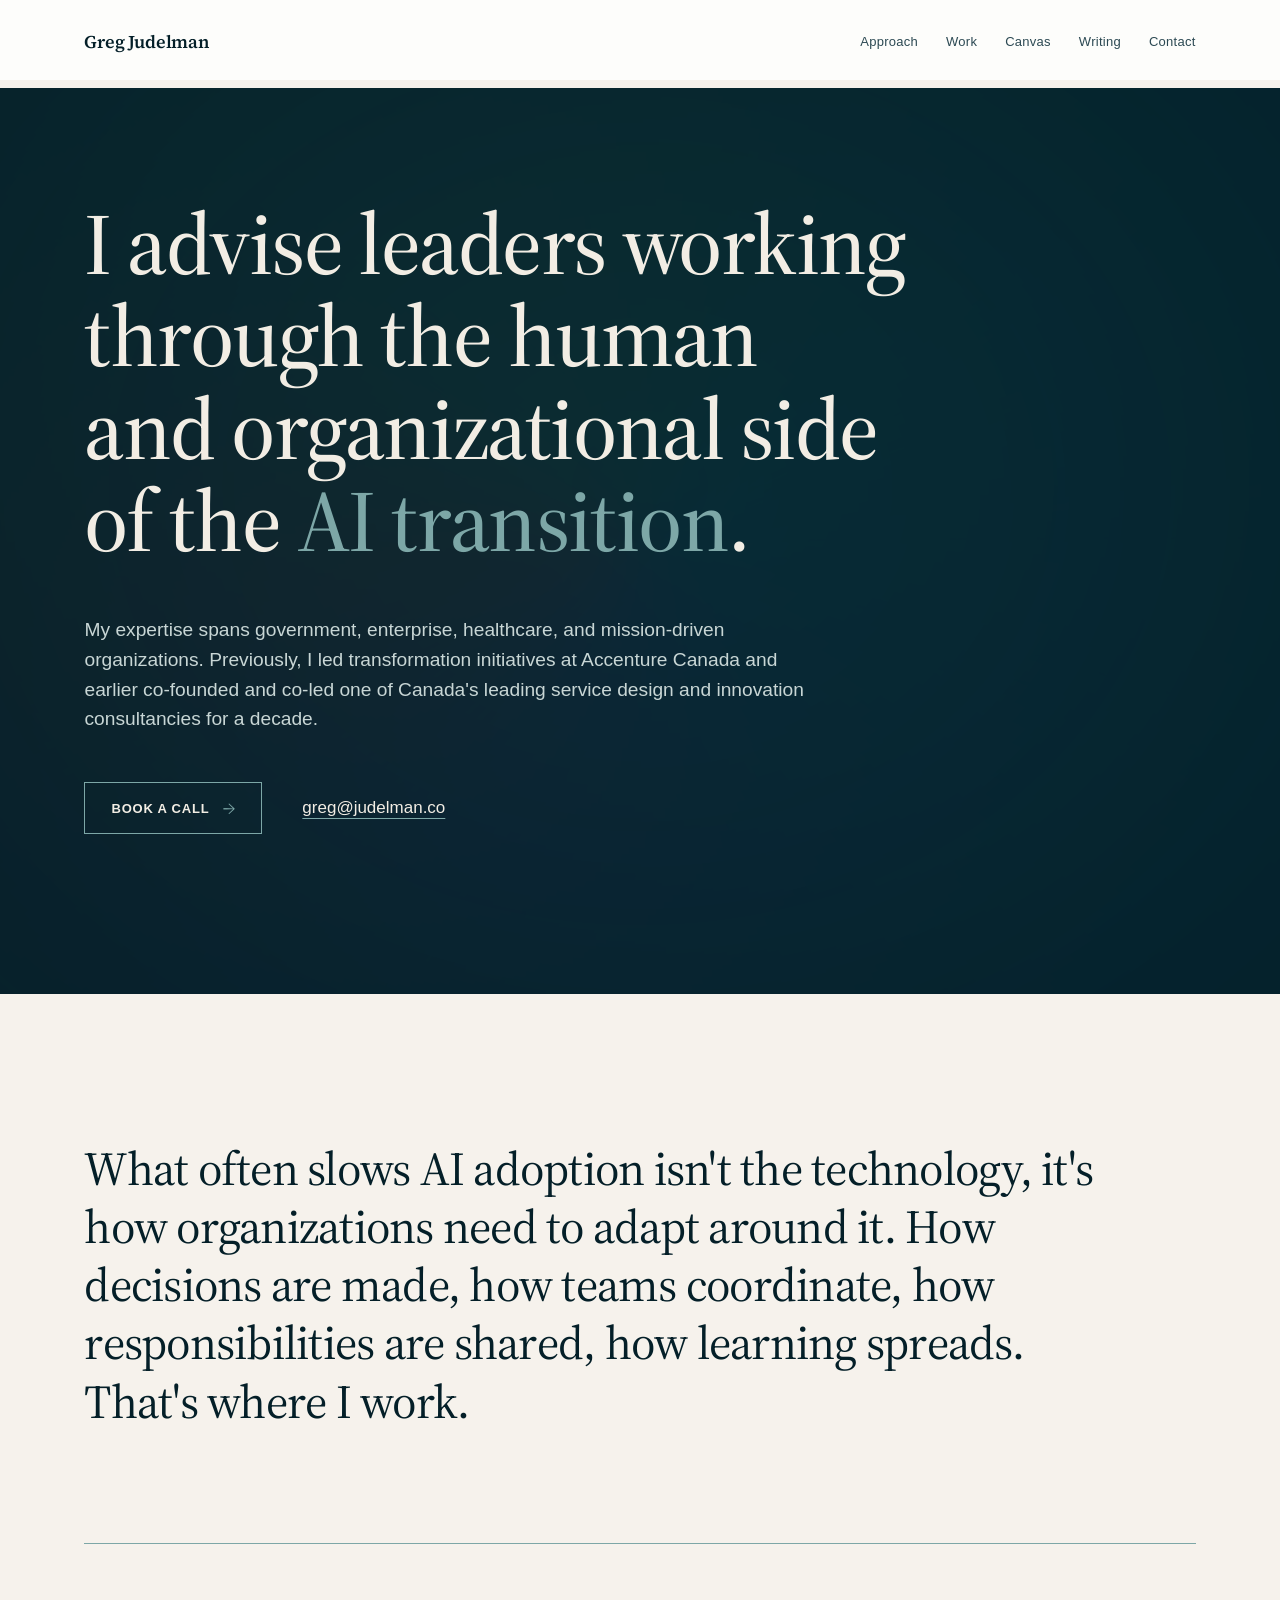
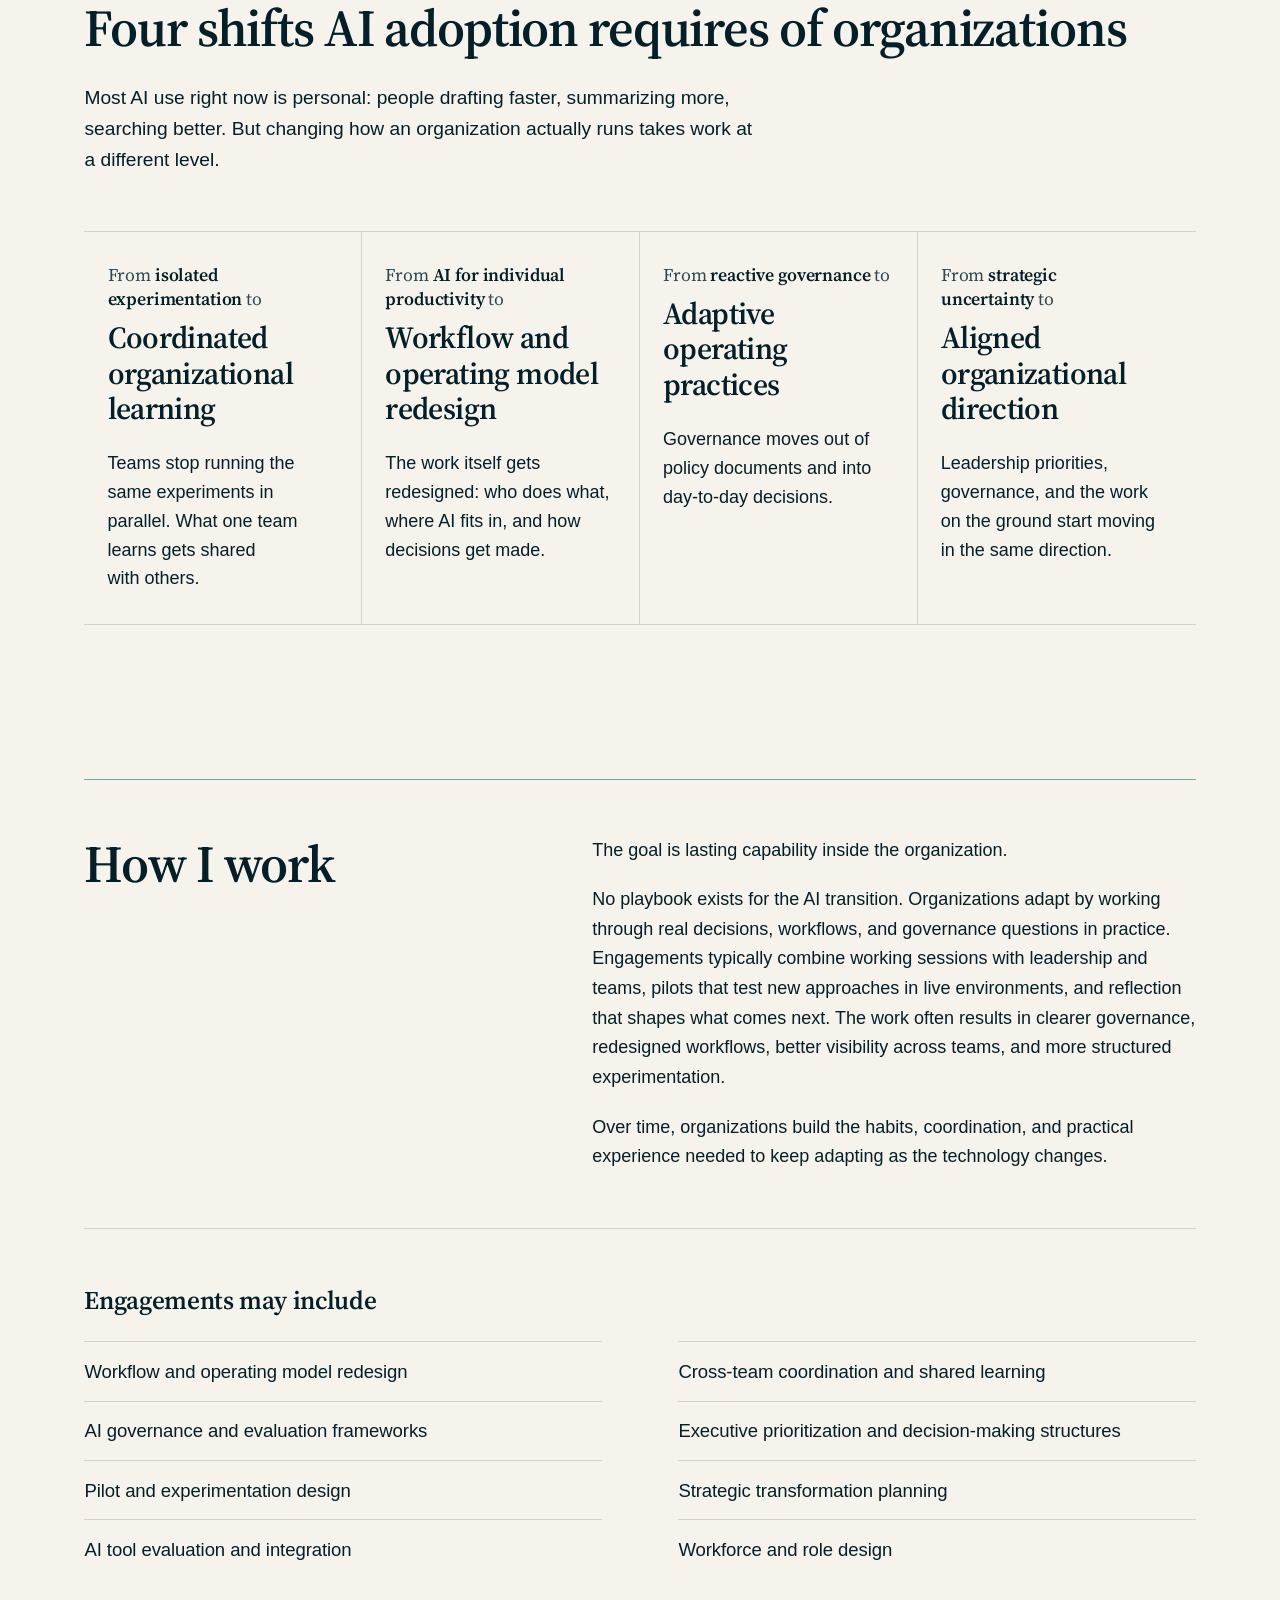
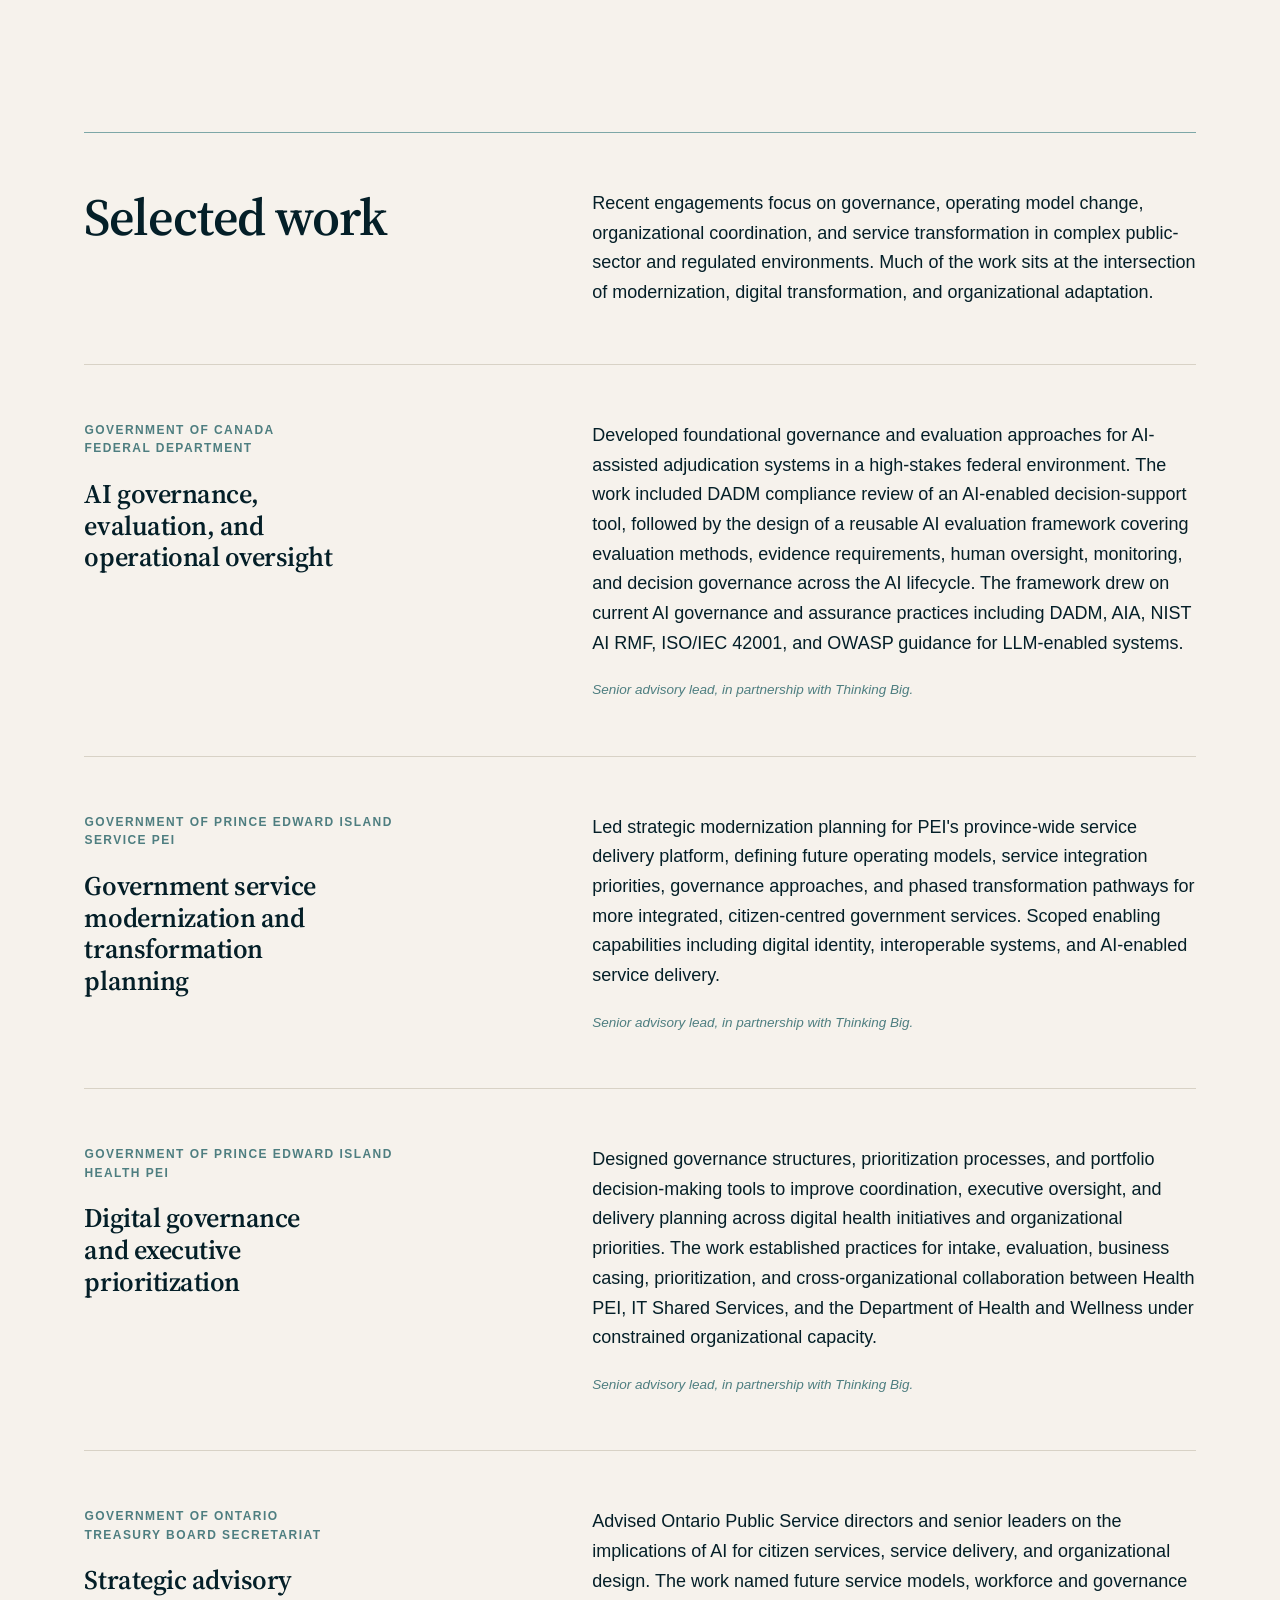
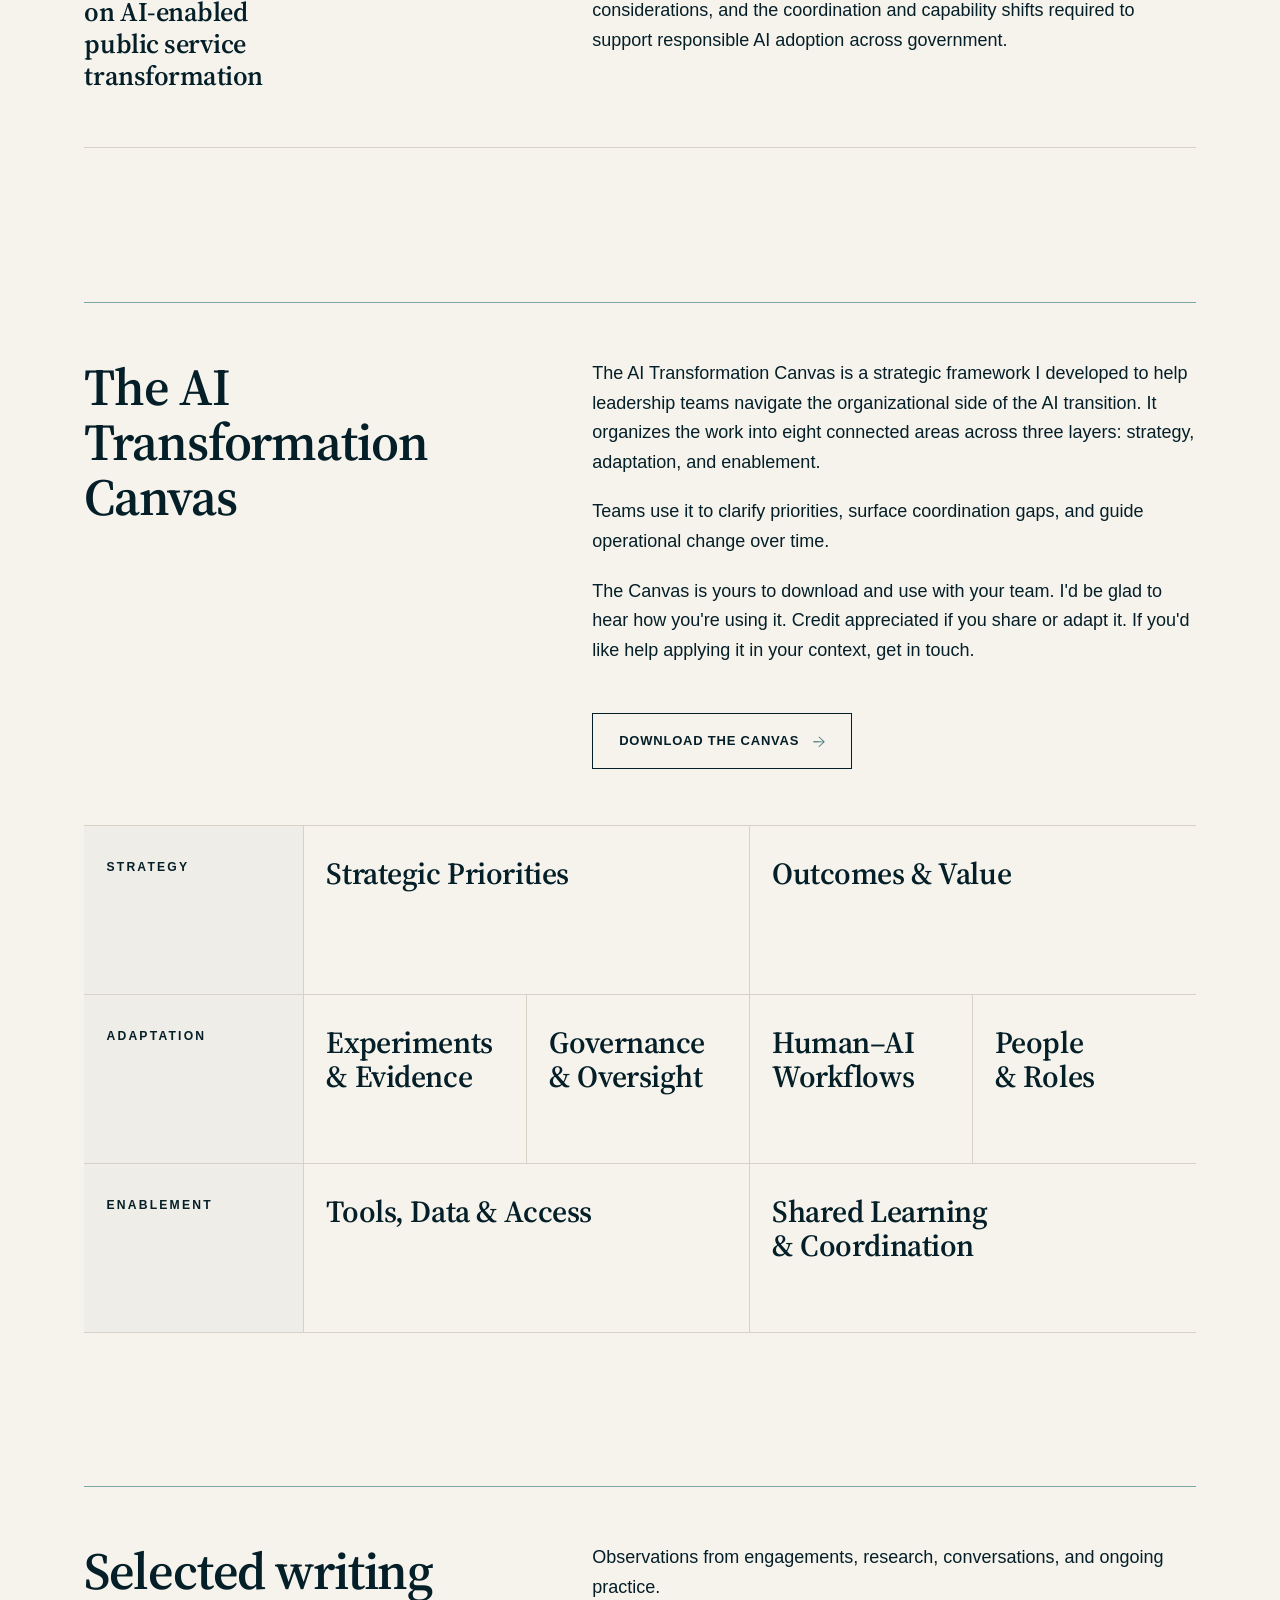
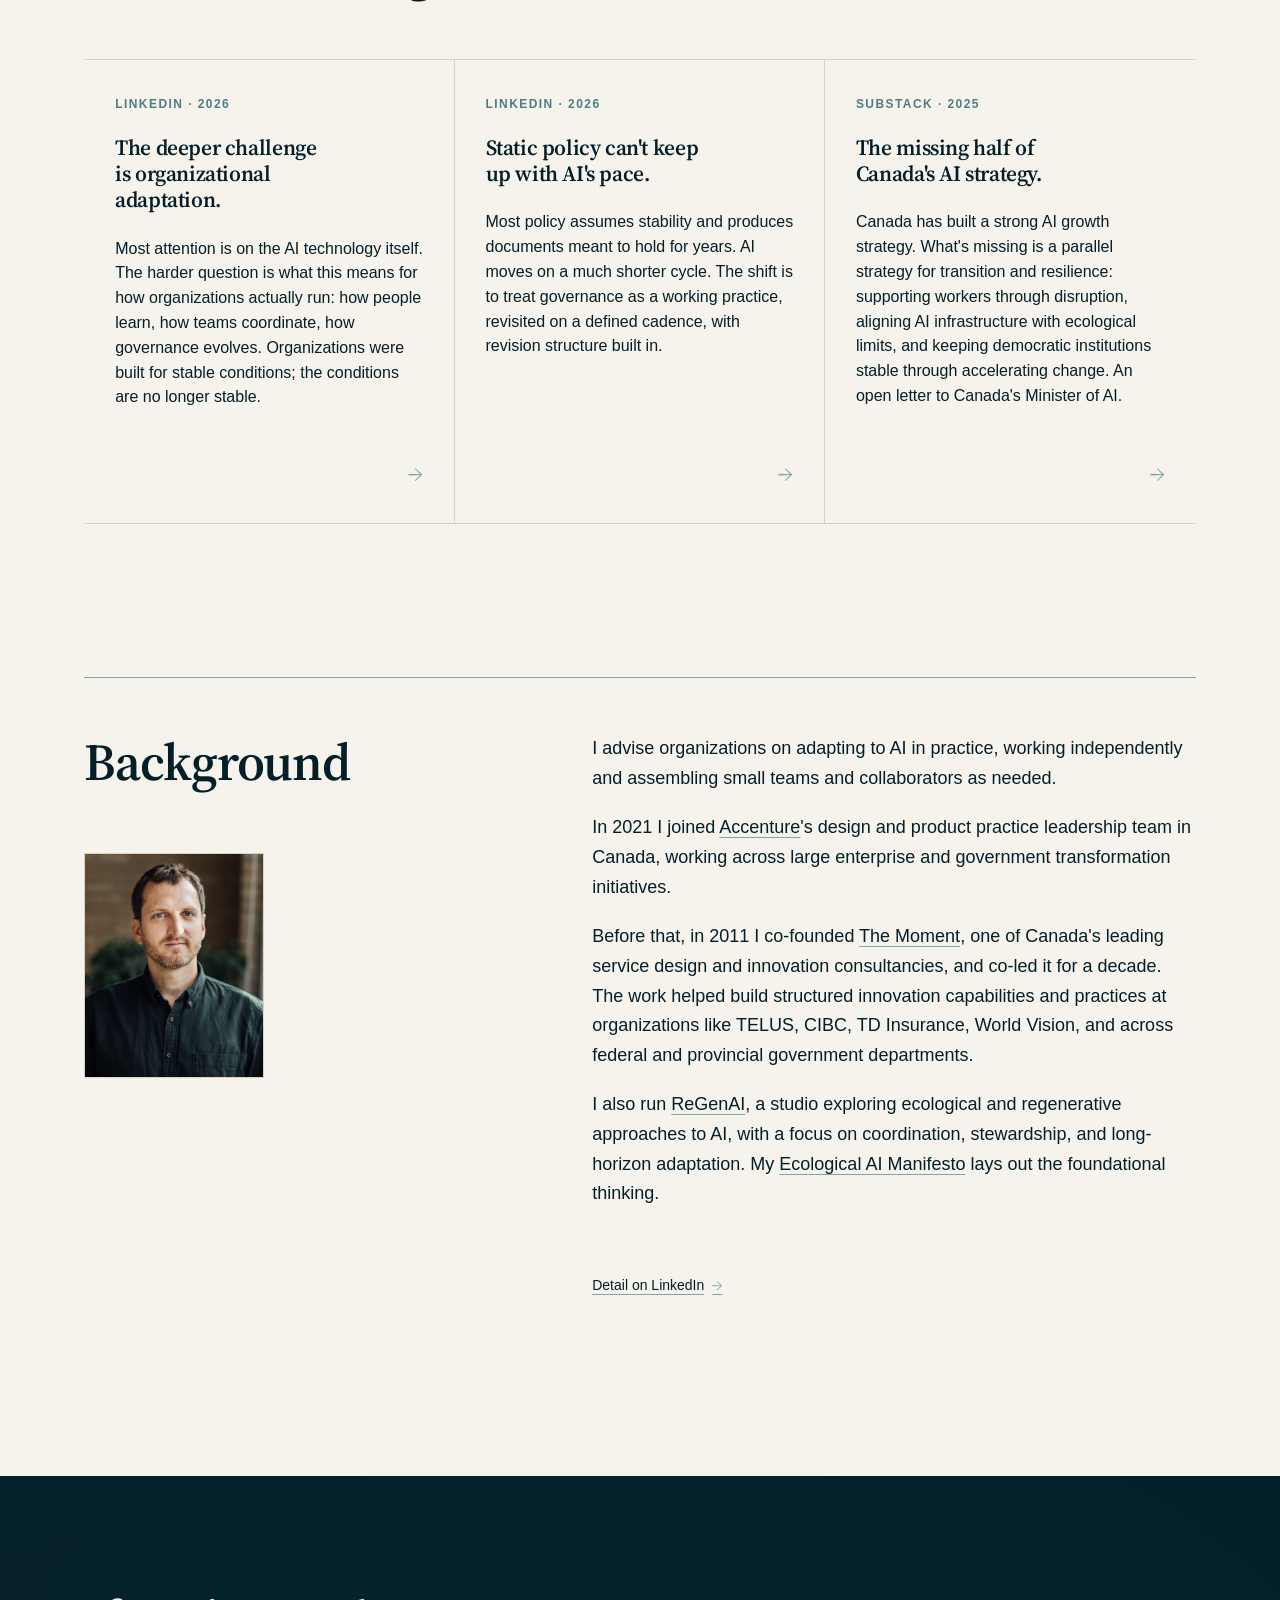
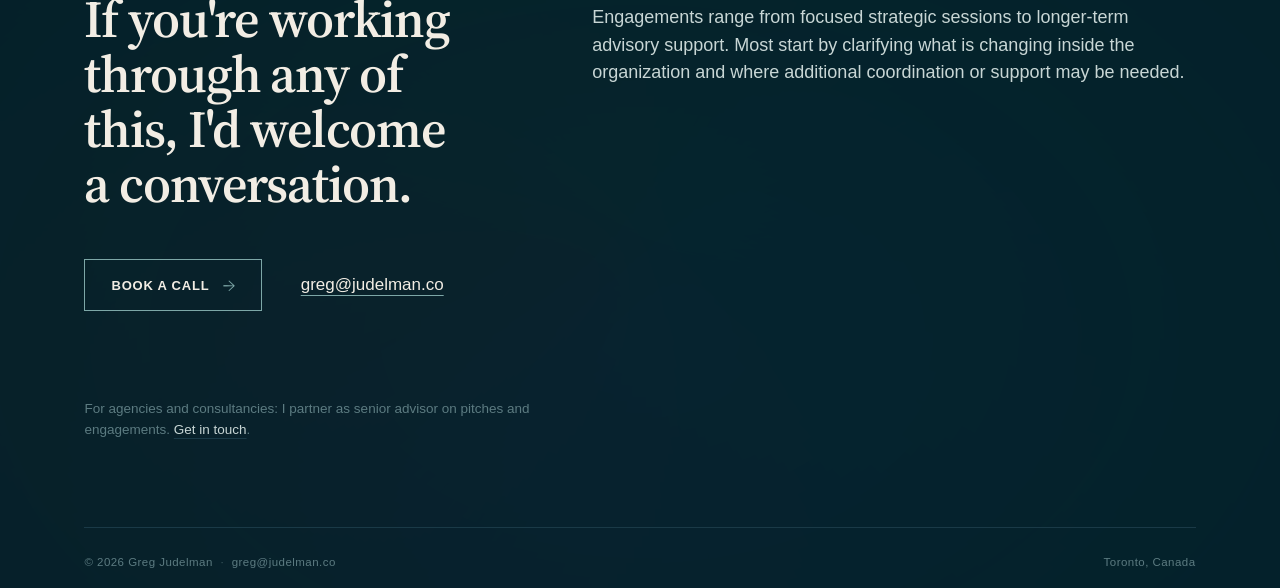
==== index.html @ 4feacf39 "Fix nav jump cold-load reflow: gate scroll on fonts.ready" ====
<!doctype html>
<html lang="en">
<head>
<meta charset="utf-8"/>
<meta name="viewport" content="width=device-width,initial-scale=1"/>
<title>Greg Judelman: AI Transition Advisor</title>
<meta name="description" content="AI transition advisor for leaders working on the human and organizational side of AI. Practice spans government, enterprise, healthcare, and mission-driven organizations."/>
<meta name="keywords" content="AI transition advisor Toronto, AI organizational transformation, AI governance consultant, AI operating model consultant, AI adoption strategy, organizational change and AI, AI workflow redesign, AI transformation advisor, public sector AI strategy, enterprise AI governance, AI operating models, human side of AI adoption, AI organizational coordination, regulated industry AI governance, service transformation and AI, AI transformation consultant Canada, AI strategy and governance, organizational adaptation to AI, AI decision governance, workflow transformation consultant"/>
<meta name="author" content="Greg Judelman"/>
<link rel="canonical" href="https://judelman.co"/>
<!-- Social / link-unfurl preview.
     If the production domain isn't judelman.co, update the absolute URLs
     below — most platforms (LinkedIn, X, Slack, iMessage) require an
     absolute URL for og:image and twitter:image. -->
<meta property="og:type" content="website"/>
<meta property="og:url" content="https://judelman.co/"/>
<meta property="og:title" content="Greg Judelman: Advisor on the human and organizational side of the AI transition"/>
<meta property="og:description" content="AI transition advisor for leaders working on the human and organizational side of AI. Practice spans government, enterprise, healthcare, and mission-driven organizations."/>
<meta property="og:image" content="https://judelman.co/assets/og-image.png"/>
<meta property="og:image:width" content="1200"/>
<meta property="og:image:height" content="630"/>
<meta property="og:image:alt" content="Greg Judelman — Advisor for leaders working on the human and organizational side of the AI transition."/>
<meta property="og:site_name" content="Greg Judelman"/>
<meta name="twitter:card" content="summary_large_image"/>
<meta name="twitter:title" content="Greg Judelman: Advisor on the human and organizational side of the AI transition"/>
<meta name="twitter:description" content="AI transition advisor for leaders working on the human and organizational side of AI. Practice spans government, enterprise, healthcare, and mission-driven organizations."/>
<meta name="twitter:image" content="https://judelman.co/assets/og-image.png"/>
<meta name="twitter:image:alt" content="Greg Judelman — Advisor for leaders working on the human and organizational side of the AI transition."/>
<script type="application/ld+json">
{
  "@context": "https://schema.org",
  "@type": "Person",
  "@id": "https://judelman.co/#person",
  "name": "Greg Judelman",
  "givenName": "Greg",
  "familyName": "Judelman",
  "jobTitle": "AI Transition Advisor",
  "description": "Advisor for leaders working on the human and organizational side of the AI transition. Practice spans government, enterprise, healthcare, and mission-driven organizations.",
  "url": "https://judelman.co",
  "email": "greg@judelman.co",
  "address": {
    "@type": "PostalAddress",
    "addressLocality": "Toronto",
    "addressRegion": "Ontario",
    "addressCountry": "CA"
  },
  "alumniOf": [
    {
      "@type": "Organization",
      "name": "Accenture",
      "url": "https://www.accenture.com/ca-en/about/accenture-song-index"
    },
    {
      "@type": "Organization",
      "name": "The Moment",
      "url": "https://www.themoment.is/"
    }
  ],
  "sameAs": [
    "https://www.linkedin.com/in/judelman/",
    "https://gregjudelman.substack.com/",
    "https://www.regenai.earth/"
  ],
  "knowsAbout": [
    "AI governance",
    "AI transformation",
    "Operating model design",
    "Workflow redesign",
    "Strategic transformation planning",
    "Executive decision-making",
    "Cross-organizational coordination",
    "AI evaluation frameworks"
  ]
}
</script>
<script type="application/ld+json">
{
  "@context": "https://schema.org",
  "@type": "ProfessionalService",
  "@id": "https://judelman.co/#service",
  "name": "Greg Judelman Consulting",
  "description": "Independent AI transition advisory practice helping leaders adapt to AI in practice across governance, operating models, workflow redesign, and leadership alignment.",
  "url": "https://judelman.co",
  "founder": {
    "@id": "https://judelman.co/#person"
  },
  "address": {
    "@type": "PostalAddress",
    "addressLocality": "Toronto",
    "addressRegion": "Ontario",
    "addressCountry": "CA"
  },
  "areaServed": {
    "@type": "Country",
    "name": "Canada"
  },
  "serviceType": [
    "AI governance and evaluation frameworks",
    "Strategic transformation planning",
    "Workflow and operating model redesign",
    "Executive prioritization and decision-making structures",
    "Cross-team coordination and shared learning",
    "Pilot and experimentation design",
    "AI tool evaluation and integration",
    "Workforce and role design"
  ]
}
</script>
<script async src="https://www.googletagmanager.com/gtag/js?id=G-1RZT7J57JC"></script>
<script>
  window.dataLayer = window.dataLayer || [];
  function gtag(){dataLayer.push(arguments);}
  gtag('js', new Date());
  gtag('config', 'G-1RZT7J57JC');
</script>
<link rel="stylesheet" href="css/colors_and_type.css"/>
<template id="__bundler_thumbnail" data-bg-color="#041F28">
  <svg viewBox="0 0 1200 800" xmlns="http://www.w3.org/2000/svg">
    <rect width="1200" height="800" fill="#041F28"/>
    <text x="120" y="430" font-family="Georgia, 'Source Serif 4', serif" font-weight="600" font-size="160" letter-spacing="-3" fill="#F2EDE4">Greg</text>
    <text x="120" y="600" font-family="Georgia, 'Source Serif 4', serif" font-weight="600" font-size="160" letter-spacing="-3" fill="#F2EDE4">Judelman</text>
    <line x1="120" y1="660" x2="320" y2="660" stroke="#7DA7A7" stroke-width="2"/>
  </svg>
</template>
<style>
  /* ---------- Reset & page chrome ---------- */
  *{box-sizing:border-box;}
  html,body{margin:0;padding:0;}
  body{
    background:var(--color-paper);
    color:var(--color-ink);
    font-family:var(--font-sans);
    font-weight:300;
    -webkit-font-smoothing:antialiased;
    -moz-osx-font-smoothing:grayscale;
    text-rendering:optimizeLegibility;
    overflow-x: hidden;
  }
  a{color:inherit;text-decoration:none;}

  /* Jump-nav scroll behavior. The sticky topbar sits above the page,
     so when an anchor jumps to a section we offset by the bar height
     plus a touch of breathing room. The CSS variable is kept in sync
     with the bar's collapsed height by the scroll handler. */
  html{
    scroll-behavior: smooth;
    scroll-padding-top: var(--nav-h, 64px);
  }
  @media (prefers-reduced-motion: reduce){
    html{ scroll-behavior: auto; }
  }

  /* Editorial rails: 12-col grid, generous gutters, asymmetric column placement */
  :root{
    --rail-x: clamp(28px, 6.6vw, 96px);
    --rail-y: clamp(64px, 8vw, 120px);
    --measure-body: 68ch;
    --measure-prose: 62ch;
    --sage: var(--color-accent);
    --sage-deep: var(--color-accent-deep);
    --ink: var(--color-ink);
    --paper: var(--color-paper);
    --rule-light: var(--color-rule-light);
  }

  .page{
    max-width: 1440px;
    margin: 0 auto;
    padding: 0 var(--rail-x);
  }

  /* ---------- Top bar (paper, sticky) ----------
     Two states:
     · expanded — page top, generous vertical padding, wordmark at 18px.
     · collapsed — once scrolled past ~80px, the bar tucks in: less padding,
       a hairline rule appears at the bottom, and the wordmark drops a hair
       in size. Sage accent line under the active nav link tracks the section
       currently in view via IntersectionObserver. */
  .topbar-shell{
    position: sticky;
    top: 0;
    left: 0;
    right: 0;
    z-index: 50;
    /* Near-white — lifts the bar off the warm paper background so it
       reads as a distinct surface as the page scrolls under it. */
    background: #fdfdfb;
    /* Hairline rule fades in on scroll. */
    border-bottom: 1px solid transparent;
    transition: border-color 240ms var(--ease-standard),
                background-color 240ms var(--ease-standard),
                box-shadow 240ms var(--ease-standard);
  }
  .topbar-shell.is-scrolled{
    background: #ffffff;
    border-bottom-color: var(--rule-light);
    box-shadow: 0 1px 0 rgba(15, 23, 24, 0.02), 0 6px 16px -10px rgba(15, 23, 24, 0.12);
  }
  .topbar-inner{
    max-width: 1440px;
    margin: 0 auto;
    padding: 0 var(--rail-x);
  }
  .topbar{
    display:flex;
    justify-content:space-between;
    align-items:center;
    padding-top: 28px;
    padding-bottom: 24px;
    transition: padding 280ms var(--ease-standard);
  }
  .topbar-shell.is-scrolled .topbar{
    padding-top: 14px;
    padding-bottom: 14px;
  }
  .topbar .wordmark{
    font-family:var(--font-serif);
    font-weight:600;
    font-optical-sizing: auto;
    font-variation-settings: "opsz" 16;
    font-size: 18px;
    letter-spacing:-0.012em;
    color:var(--ink);
    transition: color 200ms var(--ease-standard), font-size 280ms var(--ease-standard);
    line-height: 1;
  }
  .topbar-shell.is-scrolled .topbar .wordmark{
    font-size: 16px;
  }
  .topbar .wordmark:hover{ color: var(--sage-deep); }
  .topbar nav{
    display:flex;
    gap: 28px;
    font-family:var(--font-sans);
    font-weight:300;
    font-size:13px;
    letter-spacing:0.02em;
    color:var(--fg-on-light-2);
    align-items: center;
  }
  .topbar nav a{
    position: relative;
    padding: 6px 0;
    color: var(--fg-on-light-2);
    transition: color 200ms var(--ease-standard);
  }
  .topbar nav a::after{
    content: "";
    position: absolute;
    left: 0;
    right: 0;
    bottom: 0;
    height: 1px;
    background: var(--sage);
    transform: scaleX(0);
    transform-origin: left center;
    transition: transform 240ms var(--ease-standard);
  }
  .topbar nav a:hover{color:var(--ink);}
  .topbar nav a:hover::after{ transform: scaleX(0.4); transform-origin: left center; }
  .topbar nav a.is-active{ color: var(--ink); }
  .topbar nav a.is-active::after{ transform: scaleX(1); }
  /* ---------- Burger menu (mobile / narrow tablet) ----------
     The burger sits at the right edge of the topbar. On desktop it's
     hidden; below 820px (covers most tablets in portrait and all phones)
     the inline nav links are pulled out of the flex row and re-laid as a
     full-width dropdown panel directly beneath the topbar shell.
     The dropdown is editorial — hairline-separated rows, generous touch
     targets, no shadow trickery. */
  .menu-btn{
    display: none;
    background: transparent;
    border: 0;
    padding: 8px;
    margin-right: -8px;
    cursor: pointer;
    color: var(--ink);
    -webkit-tap-highlight-color: transparent;
    line-height: 0;
  }
  .menu-btn .bars{
    position: relative;
    display: block;
    width: 22px;
    height: 14px;
  }
  .menu-btn .bars::before,
  .menu-btn .bars::after,
  .menu-btn .bars span{
    content: "";
    position: absolute;
    left: 0;
    right: 0;
    height: 1.5px;
    background: currentColor;
    transition:
      transform 280ms var(--ease-standard),
      top 280ms var(--ease-standard),
      opacity 180ms var(--ease-standard);
  }
  .menu-btn .bars::before{ top: 0; }
  .menu-btn .bars span{ top: 50%; transform: translateY(-50%); display: block; }
  .menu-btn .bars::after{ bottom: 0; }
  .menu-btn[aria-expanded="true"] .bars::before{ top: 50%; transform: translateY(-50%) rotate(45deg); }
  .menu-btn[aria-expanded="true"] .bars::after{ bottom: 50%; transform: translateY(50%) rotate(-45deg); }
  .menu-btn[aria-expanded="true"] .bars span{ opacity: 0; }

  @media (max-width: 820px){
    .menu-btn{ display: inline-flex; align-items: center; }
    .topbar nav{
      position: absolute;
      top: 100%;
      left: 0;
      right: 0;
      display: block;
      gap: 0;
      background: #ffffff;
      padding: 0 var(--rail-x);
      max-width: 1440px;
      margin: 0 auto;
      max-height: 0;
      opacity: 0;
      overflow: hidden;
      pointer-events: none;
      transition:
        max-height 360ms var(--ease-standard),
        opacity 240ms var(--ease-standard),
        border-color 240ms var(--ease-standard);
      border-bottom: 1px solid transparent;
    }
    .topbar-shell.is-menu-open .topbar nav{
      max-height: 70vh;
      opacity: 1;
      pointer-events: auto;
      border-bottom-color: var(--rule-light);
      box-shadow: 0 18px 24px -22px rgba(15,23,24,0.18);
    }
    .topbar-shell.is-menu-open{ background: #ffffff; }
    .topbar nav a{
      display: flex;
      align-items: center;
      padding: 18px 0;
      font-size: 16px;
      letter-spacing: 0.01em;
      color: var(--fg-on-light-1);
      border-top: 1px solid var(--rule-light);
    }
    .topbar nav a:first-of-type{ border-top: 0; }
    .topbar nav a::after{ display: none; }
    .topbar nav a.is-active{ color: var(--sage-deep); }
    .topbar nav a.is-active::before{
      content: "";
      display: inline-block;
      width: 18px;
      height: 1px;
      background: var(--sage);
      margin-right: 14px;
      vertical-align: middle;
    }
  }

  /* ---------- Hero (ink) ---------- */
  /* Full-bleed ink panel: extends to viewport edges regardless of page max-width.
     Inner .hero respects the same 1440px rail as the rest of the page. */
  .hero-wrap{
    background: var(--ink);
    color: var(--fg-on-dark-1);
    margin-top: 8px;
    margin-left: calc(50% - 50vw);
    margin-right: calc(50% - 50vw);
    padding: 0;
    position: relative;
    overflow: hidden;
  }
  .hero{
    max-width: 1440px;
    margin: 0 auto;
    display:grid;
    grid-template-columns: minmax(0, 12fr);
    padding: clamp(42px, 9vw, 110px) var(--rail-x) clamp(96px, 13vw, 160px);
    position: relative;
    z-index: 1;
  }
  .hero .hero-line{
    font-family: var(--font-serif);
    font-weight: 500;
    font-optical-sizing: auto;
    font-variation-settings: "opsz" 60;
    font-size: clamp(36px, 6.8vw, 92px);
    line-height: 1.06;
    letter-spacing: -0.018em;
    color: var(--fg-on-dark-1);
    margin: 0;
    max-width: 22ch;
    text-wrap: balance;
  }
  .hero .hero-line .accent{
    color: var(--sage);
    font-weight: 500;
  }
  .hero .hero-support{
    font-family: var(--font-sans);
    font-weight: 300;
    font-size: clamp(18px, 1.5vw, 20px);
    line-height: 1.55;
    color: var(--fg-on-dark-2);
    margin: clamp(32px, 4vw, 48px) 0 0;
    max-width: 68ch;
  }
  .hero .hero-ctas{
    margin-top: clamp(32px, 4vw, 48px);
    display:flex;
    gap: 40px;
    align-items: center;
    flex-wrap: wrap;
  }

  /* Primary CTA: outline-on-ink, square, sage. Editorial, not SaaS. */
  .btn-primary{
    display:inline-flex;
    align-items:center;
    gap:14px;
    padding: 16px 26px 16px 26px;
    border: 1px solid var(--sage);
    color: var(--fg-on-dark-1);
    background: transparent;
    font-family: var(--font-sans);
    font-weight: 700;
    font-size: 13px;
    letter-spacing: 0.06em;
    text-transform: uppercase;
    border-radius: 0;
    cursor: pointer;
    position: relative;
    overflow: hidden;
    z-index: 0;
    transition: color 260ms var(--ease-standard) 90ms;
  }
  .btn-primary::before{
    content:"";
    position:absolute;
    inset:0;
    background: var(--sage);
    transform: scaleX(0);
    transform-origin: right center;
    transition: transform 460ms var(--ease-emphasized);
    z-index:-1;
  }
  .btn-primary:hover::before,
  .btn-primary:focus-visible::before{
    transform: scaleX(1);
    transform-origin: left center;
  }
  .btn-primary .arr{
    font-family: var(--font-serif);
    font-weight: 400;
    font-size: 18px;
    line-height: 1;
    letter-spacing: 0;
    text-transform: none;
    color: var(--sage);
    transition: color 200ms var(--ease-standard) 240ms;
  }
  .btn-primary:hover{ color: var(--ink); }
  .btn-primary:hover .arr{ color: var(--ink); }

  /* Secondary CTA: text link */
  .link-secondary{
    display:inline-flex;
    align-items: baseline;
    gap: 10px;
    color: var(--fg-on-dark-2);
    font-family: var(--font-sans);
    font-weight: 300;
    font-size: 15px;
    letter-spacing: 0;
    padding: 4px 0;
    border-bottom: 1px solid transparent;
    transition: color 200ms var(--ease-standard), border-color 200ms var(--ease-standard);
  }
  .link-secondary .arr{
    color: var(--sage);
    font-family: var(--font-serif);
    font-size: 16px;
  }
  .link-secondary:hover{
    color: var(--fg-on-dark-1);
    border-bottom-color: var(--sage);
  }

  /* Hero email link — mirrors the closing CTA's .email treatment
     (underlined text link with sage underline) on the dark surface. */
  .hero-ctas .email-link{
    font-family: var(--font-sans);
    font-weight: 300;
    font-size: 17px;
    line-height: 1.4;
    color: var(--fg-on-dark-1);
    text-decoration: underline;
    text-decoration-color: var(--sage);
    text-decoration-thickness: 1px;
    text-underline-offset: 5px;
    transition: color 200ms var(--ease-standard), text-decoration-color 200ms var(--ease-standard);
  }
  .hero-ctas .email-link:hover{
    color: var(--fg-on-dark-1);
    text-decoration-color: var(--fg-on-dark-1);
  }

  /* ---------- Aurora hero background ---------- */
  .hero-aurora{
    position:absolute; inset:0; z-index:0; pointer-events:none;
    --mx:50%; --my:44%; --rx:900px; --ry:760px;
  }
  .hero-aurora .alh-warp,
  .closing-aurora .alh-warp{
    position:absolute; inset:-160px;
    will-change:opacity; pointer-events:none; overflow:hidden;
    opacity:0.1;
    -webkit-mask: radial-gradient(var(--rx) var(--ry) at var(--mx) var(--my),
      #000 0%, rgba(0,0,0,0.82) 24%, rgba(0,0,0,0.42) 50%, rgba(0,0,0,0.16) 74%, rgba(0,0,0,0.05) 92%, transparent 100%);
            mask: radial-gradient(var(--rx) var(--ry) at var(--mx) var(--my),
      #000 0%, rgba(0,0,0,0.82) 24%, rgba(0,0,0,0.42) 50%, rgba(0,0,0,0.16) 74%, rgba(0,0,0,0.05) 92%, transparent 100%);
  }
  .hero-aurora .alh-spin,
  .closing-aurora .alh-spin{
    position:absolute; top:50%; left:50%; border-radius:50%;
    will-change:transform; pointer-events:none;
  }
  .hero-aurora .alh-spin-a,
  .closing-aurora .alh-spin-a{
    mix-blend-mode:screen;
    background: conic-gradient(from 0deg at 50% 50%,
      rgb(46,150,108), rgb(34,140,152), rgb(40,118,160),
      rgb(60,100,168), rgb(96,90,162), rgb(150,72,92),
      rgb(70,140,110), rgb(46,150,108));
    filter: blur(30px);
  }
  .hero-aurora .alh-spin-b,
  .closing-aurora .alh-spin-b{
    mix-blend-mode:screen; opacity:0.4;
    background: conic-gradient(from 90deg at 50% 50%,
      rgb(34,140,152), rgb(60,100,168), rgb(46,150,108),
      rgb(96,90,162), rgb(40,118,160), rgb(34,140,152));
    filter: blur(44px);
  }
  @media (prefers-reduced-motion: reduce){
    .hero-aurora .alh-spin,
    .closing-aurora .alh-spin{ animation:none !important; }
  }

  /* ---------- Section frame ---------- */
  /* Each section: sage 1px rule above heading, asymmetric two-column body
     (narrow heading column, wider body column). Top-aligned. */
  section.s{
    padding: clamp(56px, 7vw, 96px) 0 clamp(8px, 1vw, 8px);
  }
  section.s.last{
    padding-bottom: clamp(56px, 7vw, 96px);
  }
  .section-rule{
    border: 0;
    border-top: 1px solid var(--sage);
    margin: 0;
  }
  .section-head{
    margin: clamp(40px, 5vw, 56px) 0 clamp(40px, 5vw, 56px);
  }
  /* Two-column body layout */
  .grid-2{
    display:grid;
    grid-template-columns: 5fr 7fr;
    column-gap: clamp(48px, 6vw, 96px);
    row-gap: clamp(32px, 4vw, 48px);
    align-items: start;
  }
  .grid-2 .col-heading{
    /* sticky-ish positioning could be added but the brief is "top-aligned" */
    padding-right: 8px;
  }
  @media (max-width: 920px){
    .grid-2{grid-template-columns: 1fr;}
  }

  h2.cs-heading{
    font-family: var(--font-serif);
    font-weight: 600;
    font-optical-sizing: auto;
    font-variation-settings: "opsz" 36;
    font-size: clamp(30px, 4.2vw, 52px);
    line-height: 1.06;
    letter-spacing: -0.022em;
    color: var(--ink);
    margin: 0;
    max-width: 14ch;
    text-wrap: balance;
  }

  .prose{
    font-family: var(--font-sans);
    font-weight: 300;
    font-size: 18px;
    line-height: 1.65;
    color: var(--fg-on-light-1);
    max-width: var(--measure-prose);
  }
  .prose p{
    margin: 0 0 1.1em;
  }
  .prose p:last-child{margin-bottom:0;}
  .prose p.muted{
    color: var(--fg-on-light-2);
  }
  /* Editorial lead paragraph — serif statement that sits at the top of
     a prose column, ahead of standard sans body copy.
     Matches the .ft-to-clause treatment used for the "to" side of
     each from-to shift (semibold, opsz 28, tight tracking). */
  .prose p.lead{
    font-family: var(--font-serif);
    font-weight: 600;
    font-optical-sizing: auto;
    font-variation-settings: "opsz" 28;
    font-size: clamp(20px, 1.7vw, 24px);
    line-height: 1.2;
    letter-spacing: -0.018em;
    color: var(--ink);
    margin: 0 0 1.2em;
    text-wrap: pretty;
  }

  /* Inline text link in body — sage underline that clears descenders */
  .prose a, a.text-link{
    color: var(--ink);
    text-decoration: underline;
    text-decoration-color: var(--sage);
    text-decoration-thickness: 1px;
    text-underline-offset: 4px;
    border-bottom: 0;
    transition: color 200ms var(--ease-standard), text-decoration-color 200ms var(--ease-standard);
  }
  .prose a:hover, a.text-link:hover{
    color: var(--sage-deep);
    text-decoration-color: var(--sage-deep);
  }

  /* Section CTA link — paper version, sage arrow */
  .more-link{
    display: inline-flex;
    align-items: baseline;
    gap: 10px;
    margin-top: clamp(28px, 3.4vw, 36px);
    font-family: var(--font-sans);
    font-weight: 700;
    font-size: 13px;
    letter-spacing: 0.06em;
    text-transform: uppercase;
    color: var(--ink);
    padding-bottom: 6px;
    border-bottom: 1px solid var(--ink);
    transition: color 200ms var(--ease-standard), border-color 200ms var(--ease-standard);
  }
  .more-link .arr{
    font-family: var(--font-serif);
    font-weight: 400;
    font-size: 16px;
    text-transform: none;
    letter-spacing: 0;
    color: var(--sage-deep);
    transition: transform 240ms var(--ease-standard);
  }
  .more-link:hover{
    color: var(--sage-deep);
    border-bottom-color: var(--sage-deep);
  }
  .more-link:hover .arr{
    transform: translateX(4px);
  }

  /* ---------- 4.2 AI Adaptation thesis ----------
     The thesis paragraph spans wide (no left/right gutters beyond the
     page rails). Serif regular, editorial size — sits as a hero-level
     framing statement between hero and the four shifts.
     The "We work on four shifts." heading below matches the cs-heading
     scale used across the page. */
  .thesis-block{
    max-width: 92%;
  }
  .thesis{
    font-family: var(--font-serif);
    font-weight: 400;
    font-optical-sizing: auto;
    font-variation-settings: "opsz" 44;
    font-size: clamp(30px, 3.7vw, 47px);
    line-height: 1.24;
    letter-spacing: -0.016em;
    color: var(--ink);
    margin: 0;
    text-wrap: pretty;
  }

  /* Transition heading directly above the four shift cards.
     Uses the same scale as cs-heading so it reads as a peer
     of the section heads further down the page. The hairline
     above mirrors the section-rule pattern used by sections below. */
  .shifts-intro{
    margin-top: clamp(72px, 9vw, 112px);
  }
  .shifts-intro .section-rule{
    margin-bottom: clamp(40px, 5vw, 56px);
  }
  .shifts-heading{
    font-family: var(--font-serif);
    font-weight: 600;
    font-optical-sizing: auto;
    font-variation-settings: "opsz" 36;
    font-size: clamp(30px, 4.2vw, 52px);
    line-height: 1.06;
    letter-spacing: -0.022em;
    color: var(--ink);
    margin: 0;
    text-wrap: balance;
  }

  @media (max-width: 920px){
    .thesis-block{ max-width: 100%; }
  }
  /* Lead paragraph sitting beneath the shifts section heading,
     introducing the four shifts at standard body scale. */
  .shifts-lead{
    font-family: var(--font-sans);
    font-weight: 300;
    font-size: clamp(18px, 1.5vw, 20px);
    line-height: 1.6;
    color: var(--fg-on-light-1);
    margin: clamp(20px, 2.2vw, 28px) 0 0;
    max-width: 64ch;
    text-wrap: pretty;
  }

  /* 4-column shifts row. Each card carries a stacked from → to
     statement (small upright serif "from", sage arrow, dominant
     serif "to") and a single short body line. Hairlines between
     columns and at top + bottom of the row. */
  .shifts{
    margin-top: clamp(40px, 5vw, 56px);
    display: grid;
    grid-template-columns: repeat(4, 1fr);
    border-top: 1px solid var(--rule-light);
    border-bottom: 1px solid var(--rule-light);
  }
  .shift{
    position: relative;
    padding: clamp(28px, 2.4vw, 40px) clamp(20px, 1.8vw, 28px);
    display: flex;
    flex-direction: column;
    gap: clamp(20px, 1.8vw, 28px);
    border-right: 1px solid var(--rule-light);
  }
  .shift:last-child{ border-right: 0; }
  .shift-statement{
    /* single-child container — keeps the aria-label hook */
  }
  .ft-line{
    font-family: var(--font-serif);
    font-weight: 600;
    font-optical-sizing: auto;
    font-variation-settings: "opsz" 20;
    font-size: clamp(17px, 1.4vw, 21px);
    line-height: 1.35;
    letter-spacing: -0.008em;
    color: var(--ink);
    margin: 0;
    text-wrap: pretty;
  }
  .ft-word{
    font-weight: 400;
    color: var(--fg-on-light-2);
  }
  .ft-from-clause{
    font-weight: 600;
    color: var(--ink);
  }
  .ft-to-clause{
    display: block;
    margin-top: clamp(8px, 0.7vw, 12px);
    font-family: var(--font-serif);
    font-weight: 600;
    font-optical-sizing: auto;
    font-variation-settings: "opsz" 36;
    font-size: clamp(24px, 2.4vw, 36px);
    line-height: 1.15;
    letter-spacing: -0.02em;
    color: var(--ink);
  }
  .shift-line{
    font-family: var(--font-sans);
    font-weight: 300;
    font-size: 18px;
    line-height: 1.6;
    color: var(--fg-on-light-1);
    margin: 0;
    text-wrap: pretty;
  }

  /* "Engagements typically involve" — a 2-column editorial list
     of capabilities, set in serif at moderate size with hairlines
     above each item. */
  .engagements{
    margin-top: clamp(36px, 4.5vw, 56px);
    padding-top: clamp(36px, 4.5vw, 56px);
    border-top: 1px solid var(--rule-light);
  }
  .engagements .e-heading{
    font-family: var(--font-serif);
    font-weight: 600;
    font-optical-sizing: auto;
    font-variation-settings: "opsz" 28;
    font-size: clamp(22px, 2vw, 28px);
    line-height: 1.2;
    letter-spacing: -0.014em;
    color: var(--ink);
    margin: 0 0 clamp(20px, 2vw, 28px);
    text-wrap: balance;
  }
  .engagement-list{
    list-style: none;
    margin: 0;
    padding: 0;
    column-count: 2;
    column-gap: clamp(48px, 6vw, 96px);
  }
  .engagement-list li{
    break-inside: avoid;
    padding: clamp(14px, 1.3vw, 18px) 0;
    border-top: 1px solid var(--rule-light);
    font-family: var(--font-sans);
    font-weight: 300;
    font-size: clamp(18px, 1.45vw, 21px);
    line-height: 1.35;
    letter-spacing: -0.005em;
    color: var(--ink);
    text-wrap: balance;
  }

  @media (max-width: 1100px){
    .shifts{ grid-template-columns: repeat(2, 1fr); }
    .shift{ padding: clamp(28px, 4vw, 40px) clamp(24px, 3.5vw, 32px); }
    .shift:nth-child(2n){ border-right: 0; }
    .shift:nth-child(-n+2){ border-bottom: 1px solid var(--rule-light); }
    .ft-to-clause{ font-size: clamp(28px, 3.6vw, 36px); }
  }
  @media (max-width: 640px){
    .shifts{ grid-template-columns: 1fr; }
    .shift{ border-right: 0 !important; border-bottom: 1px solid var(--rule-light); }
    .shift:last-child{ border-bottom: 0; }
    .engagement-list{ column-count: 1; }
  }

  /* ---------- 4.3b Selected work ----------
     Two-column list. Each row mirrors the page's grid-2 cadence so the
     section sits naturally alongside How I work / Canvas / Diagnostic.
     Left column: small sage all-caps eyebrow (client) + serif title.
     Right column: sans body description + italic partner credit.
     Hairlines between rows (and at top + bottom of the list) tie the
     block visually to the section-rule pattern. */
  .work-list{
    margin-top: clamp(40px, 5vw, 56px);
    display: flex;
    flex-direction: column;
    border-top: 1px solid var(--rule-light);
    border-bottom: 1px solid var(--rule-light);
  }
  .work-row{
    display: grid;
    grid-template-columns: 5fr 7fr;
    column-gap: clamp(48px, 6vw, 96px);
    align-items: start;
    padding: clamp(36px, 4.5vw, 56px) 0;
  }
  .work-row + .work-row{
    border-top: 1px solid var(--rule-light);
  }
  .work-meta .work-eyebrow{
    font-family: var(--font-sans);
    font-weight: 700;
    font-size: 12px;
    letter-spacing: 0.12em;
    text-transform: uppercase;
    color: var(--sage-deep);
    margin: 0 0 clamp(16px, 1.6vw, 20px);
    line-height: 1.55;
    display: block;
  }
  .work-meta .work-eyebrow .eb-org,
  .work-meta .work-eyebrow .eb-unit{ display: block; }
  .work-meta .work-eyebrow .eb-org{ text-wrap: balance; }
  .work-meta .work-title{
    font-family: var(--font-serif);
    font-weight: 600;
    font-optical-sizing: auto;
    font-variation-settings: "opsz" 32;
    font-size: clamp(22px, 2.1vw, 28px);
    line-height: 1.18;
    letter-spacing: -0.018em;
    color: var(--ink);
    margin: 0;
    max-width: 18ch;
    text-wrap: balance;
  }
  .work-body{
    font-family: var(--font-sans);
    font-weight: 300;
    font-size: 18px;
    line-height: 1.65;
    color: var(--fg-on-light-1);
    max-width: var(--measure-prose);
  }
  .work-body p{ margin: 0; }
  .work-body p.work-partner{
    margin-top: clamp(18px, 1.7vw, 22px);
    font-family: var(--font-sans);
    font-style: italic;
    font-weight: 300;
    font-size: 13.5px;
    line-height: 1.45;
    color: var(--sage-deep);
  }


  @media (max-width: 920px){
    .work-row{
      grid-template-columns: 1fr;
      row-gap: clamp(18px, 3vw, 24px);
    }
    .work-meta .work-title{ max-width: none; }
  }

  /* ---------- 4.4 Canvas diagram (paper) ---------- */
  /* Three horizontal bands. 2-4-2 distribution.
     Band label sits to the LEFT of each band as a marginalia column.
     Quiet line-and-label treatment. Hairline borders.
     Figure margin reset so it's flush-left with the section heading. */
  .canvas-figure{
    margin: clamp(40px, 5vw, 56px) 0 0;
    border-top: 1px solid var(--rule-light);
    border-bottom: 1px solid var(--rule-light);
    padding: 0;
  }
  .canvas-band{
    display: grid;
    border-bottom: 1px solid var(--rule-light);
    position: relative;
  }
  .canvas-band:last-child{ border-bottom: 0; }
  .canvas-band.b-focus { grid-template-columns: 220px 1fr 1fr; }
  .canvas-band.b-adapt { grid-template-columns: 220px 1fr 1fr 1fr 1fr; }
  .canvas-band.b-enable{ grid-template-columns: 220px 1fr 1fr; }

  .band-label{
    padding: 28px 22px 28px 22px;
    border-right: 1px solid var(--rule-light);
    background-color: rgba(125, 167, 167, 0.07);
    display: flex;
    flex-direction: column;
    gap: 10px;
    min-height: 168px;
  }
  .band-label .label-eyebrow{
    font-family: var(--font-sans);
    font-weight: 700;
    font-size: 10px;
    letter-spacing: 0.18em;
    text-transform: uppercase;
    color: var(--sage-deep);
    line-height: 1;
  }
  .band-label .label-name{
    font-family: var(--font-sans);
    font-weight: 700;
    font-size: clamp(12px, 0.95vw, 14px);
    line-height: 1.2;
    letter-spacing: 0.18em;
    text-transform: uppercase;
    color: var(--ink);
    margin-top: 6px; /* optical top-align with the serif area title in the next column */
  }
  .band-label .label-tag{
    font-family: var(--font-sans);
    font-weight: 300;
    font-size: 14px;
    letter-spacing: 0;
    color: var(--fg-on-light-2);
    line-height: 1.45;
    margin-top: 10px;
    text-wrap: pretty;
  }

  .c-block{
    padding: 28px 22px 28px 22px;
    border-right: 1px solid var(--rule-light);
    display: flex;
    flex-direction: column;
    gap: 8px;
    min-height: 140px;
  }
  .c-block:last-child{ border-right: 0; }
  .c-block .num{
    font-family: var(--font-sans);
    font-weight: 700;
    font-size: 10px;
    letter-spacing: 0.18em;
    color: var(--sage-deep);
    line-height: 1;
  }
  .c-block .name{
    font-family: var(--font-serif);
    font-variation-settings: "opsz" 36;
    font-weight: 600;
    font-size: clamp(24px, 2.4vw, 32px);
    line-height: 1.12;
    letter-spacing: -0.014em;
    color: var(--ink);
    margin-top: 2px;
    text-wrap: balance;
  }
  .c-block .desc{
    font-family: var(--font-sans);
    font-weight: 300;
    font-size: 15px;
    line-height: 1.55;
    color: var(--fg-on-light-2);
    margin-top: auto;
  }

  /* Canvas mobile: preserve 2/4/2 shape, move band label to header row */
  @media (max-width: 920px){
    .canvas-band.b-focus { grid-template-columns: repeat(2, 1fr); }
    .canvas-band.b-adapt { grid-template-columns: repeat(4, 1fr); }
    .canvas-band.b-enable{ grid-template-columns: repeat(2, 1fr); }
    .band-label{
      grid-column: 1 / -1;
      border-right: 0;
      border-bottom: 1px solid var(--rule-light);
      min-height: auto;
      padding: 12px 14px;
      flex-direction: row;
      align-items: baseline;
      gap: 8px;
    }
    .band-label .label-name{ margin-top: 0; font-size: 11px; }
    .c-block{ padding: 14px 12px 16px; min-height: 88px; gap: 4px; }
    .c-block .name{ font-size: clamp(13px, 2.6vw, 18px); line-height: 1.18; letter-spacing: -0.01em; }
  }
  @media (max-width: 520px){
    .c-block{ padding: 12px 10px 14px; min-height: 76px; }
    .c-block .name{ font-size: clamp(13px, 3.5vw, 14px); line-height: 1.2; }
    .band-label{ padding: 10px 12px; }
    .band-label .label-name{ font-size: 11px; letter-spacing: 0.16em; }
  }


  /* ---------- 4.5 Diagnostic grid ---------- */
  .diag-figure{
    margin-top: clamp(40px, 5vw, 56px);
    display: grid;
    grid-template-columns: 1fr auto;
    column-gap: clamp(40px, 5vw, 64px);
    row-gap: 24px;
    align-items: start;
  }
  .diag-grid{
    display: grid;
    grid-template-columns: 168px repeat(4, 1fr);
    border-top: 1px solid var(--rule-light);
    border-bottom: 1px solid var(--rule-light);
  }
  .diag-grid .dg-corner,
  .diag-grid .dg-tier-head,
  .diag-grid .dg-row-head,
  .diag-grid .dg-cell{
    padding: 12px 14px;
    border-right: 1px solid var(--rule-light);
    min-height: 42px;
    display: flex;
    align-items: center;
    font-family: var(--font-sans);
    font-weight: 300;
    font-size: 12.5px;
    color: var(--fg-on-light-2);
  }
  .diag-grid .dg-tier-head{
    flex-direction: column;
    align-items: center;
    justify-content: center;
    gap: 6px;
    padding: 14px 10px 16px;
    border-bottom: 1px solid var(--rule-light);
    min-height: 56px;
  }
  .diag-grid .dg-tier-head .th-num{
    font-family: var(--font-sans);
    font-weight: 700;
    font-size: 10px;
    letter-spacing: 0.18em;
    text-transform: uppercase;
    color: var(--sage-deep);
    line-height: 1;
  }
  .diag-grid .dg-tier-head .th-name{
    font-family: var(--font-serif);
    font-weight: 600;
    font-optical-sizing: auto;
    font-variation-settings: "opsz" 14;
    font-size: 14px;
    color: var(--ink);
    letter-spacing: -0.005em;
    line-height: 1;
  }
  .diag-grid .dg-corner{
    border-bottom: 1px solid var(--rule-light);
    background-color: rgba(125, 167, 167, 0.07);
  }
  .diag-grid .dg-row-head{
    font-family: var(--font-serif);
    font-weight: 600;
    font-optical-sizing: auto;
    font-variation-settings: "opsz" 14;
    color: var(--ink);
    font-size: 14px;
    letter-spacing: -0.005em;
    line-height: 1.2;
    border-bottom: 1px solid var(--rule-light);
    background-color: rgba(125, 167, 167, 0.07);
  }
  .diag-grid .dg-cell{
    border-bottom: 1px solid var(--rule-light);
    justify-content: center;
  }
  .diag-grid .dg-cell:last-child,
  .diag-grid .dg-tier-head:last-child{ border-right: 0;}
  .diag-grid .row-last{ border-bottom: 0;}

  /* Diagnostic markers: circles, not form checkboxes */
  .dot{
    width: 9px; height: 9px; border-radius: 50%;
    border: 1px solid var(--rule-light);
    display: inline-block;
    background: transparent;
  }
  .dot.filled{
    width: 11px; height: 11px;
    background: var(--sage);
    border-color: var(--sage);
  }

  .diag-aside{
    max-width: 36ch;
    font-family: var(--font-sans);
    font-weight: 300;
    font-size: 13px;
    line-height: 1.55;
    color: var(--fg-on-light-2);
  }
  .diag-aside .a-eyebrow{
    font-family: var(--font-sans);
    font-weight: 700;
    font-size: 10px;
    letter-spacing: 0.18em;
    text-transform: uppercase;
    color: var(--sage-deep);
    margin: 0 0 12px;
  }
  .diag-aside p{ margin: 0 0 10px; }

  @media (max-width: 920px){
    .diag-figure{ grid-template-columns: 1fr; }
    .diag-grid{ grid-template-columns: 110px repeat(4, 1fr); }
  }

  /* Section CTA: primary action button on paper, inverse of the hero button.
     Used once per section where a single action is the right closer. */
  .btn-primary-paper{
    display:inline-flex;
    align-items:center;
    gap:14px;
    padding: 16px 26px;
    border: 1px solid var(--ink);
    color: var(--ink);
    background: transparent;
    font-family: var(--font-sans);
    font-weight: 700;
    font-size: 13px;
    letter-spacing: 0.06em;
    text-transform: uppercase;
    border-radius: 0;
    cursor: pointer;
    position: relative;
    overflow: hidden;
    z-index: 0;
    transition: color 260ms var(--ease-standard) 90ms, border-color 260ms var(--ease-standard);
  }
  .btn-primary-paper::before{
    content:"";
    position:absolute;
    inset:0;
    background: var(--ink);
    transform: scaleX(0);
    transform-origin: right center;
    transition: transform 460ms var(--ease-emphasized);
    z-index:-1;
  }
  .btn-primary-paper:hover::before,
  .btn-primary-paper:focus-visible::before{
    transform: scaleX(1);
    transform-origin: left center;
  }
  .btn-primary-paper .arr{
    font-family: var(--font-serif);
    font-weight: 400;
    font-size: 18px;
    line-height: 1;
    letter-spacing: 0;
    text-transform: none;
    color: var(--sage-deep);
    transition: color 200ms var(--ease-standard) 240ms;
  }
  .btn-primary-paper:hover{
    color: var(--color-paper);
    border-color: var(--ink);
  }
  .btn-primary-paper:hover .arr{ color: var(--sage); }

  /* Canvas download button — sits inline within prose, so it needs a
     little breathing room above to separate from the paragraph. The
     reset clears the `.prose a` underline + text-decoration inheritance
     so it renders identically to the closing "Book a call" button. */
  .prose a.btn-primary-paper.canvas-download{
    margin-top: clamp(20px, 2.2vw, 28px);
    text-decoration: none;
    text-decoration-color: transparent;
    text-underline-offset: 0;
    color: var(--ink);
    /* `.prose a` resets `border-bottom: 0` (so its sage underline is the
       only line under the text). That same reset was killing the button's
       bottom edge — explicitly restore the full ink border here. */
    border: 1px solid var(--ink);
  }
  .prose a.btn-primary-paper.canvas-download:hover{
    color: var(--color-paper);
    text-decoration: none;
    border-color: var(--ink);
  }

  .canvas-download--mobile{ display: none; }
  @media (max-width: 920px){
    .canvas-download--desktop{ display: none; }
    .canvas-download--mobile{
      display: inline-flex;
      margin-top: clamp(28px, 4.5vw, 40px);
    }
  }

  .offers-cta{
    margin-top: clamp(40px, 5vw, 56px);
    display: flex;
    justify-content: flex-start;
  }

  /* ---------- 4.5b Selected writing ----------
     Three-up grid of short editorial cards. Each entire card is a link;
     bottom-right arrow acts as the continuation mark. Each card carries:
     · small sage all-caps eyebrow (source · year)
     · serif semibold headline
     · sans body description
     · bottom-right sage arrow (interaction indicator)
     Hairlines top + bottom of the row, vertical hairlines between cards. */
  .writing-grid{
    margin-top: clamp(40px, 5vw, 56px);
    display: grid;
    grid-template-columns: repeat(3, 1fr);
    border-top: 1px solid var(--rule-light);
    border-bottom: 1px solid var(--rule-light);
  }
  .writing-card{
    padding: clamp(32px, 3vw, 44px) clamp(24px, 2.4vw, 36px);
    border-right: 1px solid var(--rule-light);
    display: flex;
    flex-direction: column;
    gap: clamp(20px, 2vw, 24px);
    /* Whole-card affordance — the article entry is the link. */
    color: inherit;
    text-decoration: none;
    cursor: pointer;
    transition: background-color 200ms var(--ease-standard);
  }
  .writing-card:last-child{ border-right: 0; }
  .writing-card .wr-eyebrow{
    font-family: var(--font-sans);
    font-weight: 700;
    font-size: 12px;
    letter-spacing: 0.12em;
    text-transform: uppercase;
    color: var(--sage-deep);
    line-height: 1;
    display: block;
  }
  .writing-card .wr-title{
    font-family: var(--font-serif);
    font-weight: 600;
    font-optical-sizing: auto;
    font-variation-settings: "opsz" 28;
    font-size: clamp(20px, 1.7vw, 24px);
    line-height: 1.2;
    letter-spacing: -0.018em;
    color: var(--ink);
    margin: 0;
    max-width: 20ch;
    text-wrap: balance;
    transition: color 200ms var(--ease-standard);
  }
  .writing-card .wr-body{
    font-family: var(--font-sans);
    font-weight: 300;
    font-size: 16px;
    line-height: 1.55;
    color: var(--fg-on-light-1);
    margin: 0;
  }
  /* Continuation arrow — bottom-right of the card, sage, animates right
     on card hover. Editorial "keep reading" mark, not a directional control. */
  .writing-card .wr-arrow{
    margin-top: auto;
    padding-top: clamp(20px, 2.2vw, 28px);
    align-self: flex-end;
    font-family: var(--font-serif);
    font-weight: 400;
    font-size: 22px;
    line-height: 1;
    color: var(--sage);
    display: inline-block;
    transition: transform 240ms var(--ease-standard), color 200ms var(--ease-standard);
  }
  .writing-card:hover{
    background-color: rgba(125, 167, 167, 0.06);
  }
  .writing-card:hover .wr-title{
    color: var(--sage-deep);
  }
  .writing-card:hover .wr-arrow{
    transform: translateX(4px);
    color: var(--sage-deep);
  }
  .writing-card:focus-visible{
    outline: 2px solid var(--sage);
    outline-offset: -2px;
  }

  @media (max-width: 1000px){
    .writing-grid{ grid-template-columns: 1fr; }
    .writing-card{
      border-right: 0;
      border-bottom: 1px solid var(--rule-light);
    }
    .writing-card:last-child{ border-bottom: 0; }
  }

  /* ---------- 4.6 Three offer cards ---------- */
  .offers{
    margin-top: clamp(40px, 5vw, 56px);
    display: grid;
    grid-template-columns: repeat(3, 1fr);
    gap: 0;
    border-top: 1px solid var(--rule-light);
    border-bottom: 1px solid var(--rule-light);
  }
  .offer{
    padding: clamp(32px, 3vw, 44px) clamp(24px, 2.4vw, 36px) clamp(32px, 3vw, 44px);
    display: flex;
    flex-direction: column;
    border-right: 1px solid var(--rule-light);
  }
  .offer:last-child{ border-right: 0; }
  .offer .o-name{
    font-family: var(--font-serif);
    font-weight: 600;
    font-optical-sizing: auto;
    font-variation-settings: "opsz" 28;
    font-size: clamp(22px, 2.1vw, 26px);
    line-height: 1.15;
    letter-spacing: -0.018em;
    color: var(--ink);
    margin: 0 0 8px;
  }
  .offer .o-scope{
    font-family: var(--font-sans);
    font-weight: 300;
    font-style: italic;
    font-size: 13.5px;
    line-height: 1.45;
    color: var(--sage-deep);
    margin: 0 0 24px;
  }
  .offer .o-desc{
    font-family: var(--font-sans);
    font-weight: 300;
    font-size: 15px;
    line-height: 1.55;
    color: var(--fg-on-light-1);
    margin: 0;
  }
  .offer .o-cta{
    margin-top: auto;
    display: inline-flex;
    align-items: baseline;
    gap: 10px;
    font-family: var(--font-sans);
    font-weight: 700;
    font-size: 12px;
    letter-spacing: 0.06em;
    text-transform: uppercase;
    color: var(--ink);
    align-self: flex-start;
    padding-bottom: 4px;
    border-bottom: 1px solid var(--ink);
    transition: color 200ms var(--ease-standard), border-color 200ms var(--ease-standard);
  }
  .offer .o-cta .arr{
    font-family: var(--font-serif);
    font-weight: 400;
    font-size: 15px;
    text-transform: none;
    letter-spacing: 0;
    color: var(--sage-deep);
    transition: transform 240ms var(--ease-standard);
  }
  .offer .o-cta:hover{ color: var(--sage-deep); border-bottom-color: var(--sage-deep); }
  .offer .o-cta:hover .arr{ transform: translateX(4px); }

  @media (max-width: 920px){
    .offers{
      grid-template-columns: 1fr;
      border-bottom: 1px solid var(--rule-light);
    }
    .offer{
      border-right: 0;
      border-bottom: 1px solid var(--rule-light);
      min-height: auto;
    }
    .offer:last-child{ border-bottom: 0; }
  }

  /* ---------- 4.7 Where I've worked: bio + portrait ---------- */
  .bio-grid{
    display: grid;
    grid-template-columns: 5fr 7fr;
    column-gap: clamp(48px, 6vw, 96px);
    align-items: start;
  }
  .bio-grid .col-heading-bio{
    display: grid;
    grid-template-rows: auto auto;
    row-gap: clamp(40px, 5vw, 64px);
    align-items: start;
  }
  .portrait{
    width: 100%;
    max-width: 180px;
    aspect-ratio: 4 / 5;
    background: var(--color-paper-alt) url("assets/greg-portrait.png") center/cover no-repeat;
    border: 1px solid var(--rule-light);
    position: relative;
    overflow: hidden;
    filter: saturate(0.92);
  }

  .ln-link{
    margin-top: clamp(28px, 3.6vw, 44px);
    display: inline-flex;
    align-items: baseline;
    gap: 8px;
    font-family: var(--font-sans);
    font-weight: 300;
    font-size: 14px;
    color: var(--fg-on-light-2);
    border-bottom: 1px solid var(--rule-light);
    padding-bottom: 4px;
    transition: color 200ms var(--ease-standard), border-color 200ms var(--ease-standard);
  }
  .ln-link .arr{ color: var(--sage-deep); font-family: var(--font-serif); font-size: 15px; }
  .ln-link:hover{ color: var(--ink); border-bottom-color: var(--sage-deep); }

  @media (max-width: 920px){
    .bio-grid{ grid-template-columns: 1fr; row-gap: clamp(32px, 5vw, 48px); }
    .portrait{ max-width: 360px; }
  }


  /* ---------- 4.8 Closing ---------- */
  section.closing{
    padding: clamp(72px, 9vw, 120px) 0 clamp(72px, 9vw, 120px);
  }
  .closing-invite{
    font-family: var(--font-serif);
    font-weight: 600;
    font-optical-sizing: auto;
    font-variation-settings: "opsz" 36;
    font-size: clamp(30px, 4.2vw, 52px);
    line-height: 1.06;
    letter-spacing: -0.022em;
    color: var(--ink);
    margin: 0;
    max-width: 18ch;
    text-wrap: balance;
  }
  /* Closing layout mirrors the page's grid-2 cadence: invite (left)
     and a short supporting paragraph (right). Actions sit below the
     headline, in the same column. */
  .closing-grid{
    display: grid;
    grid-template-columns: 5fr 7fr;
    column-gap: clamp(48px, 6vw, 96px);
    align-items: start;
  }
  .closing-supporting{
    font-family: var(--font-sans);
    font-weight: 300;
    font-size: 18px;
    line-height: 1.55;
    color: var(--fg-on-light-1);
    margin: 0;
    max-width: var(--measure-prose);
    /* Optical alignment: nudge down a hair so the paragraph baseline
       hangs alongside the headline's cap height. */
    padding-top: clamp(8px, 1vw, 14px);
  }
  @media (max-width: 920px){
    .closing-grid{
      grid-template-columns: 1fr;
      row-gap: clamp(24px, 4vw, 32px);
    }
    .closing-supporting{ padding-top: 0; max-width: none; }
  }
  .closing-actions{
    margin-top: clamp(32px, 4vw, 48px);
    display: flex;
    align-items: center;
    gap: clamp(24px, 3vw, 40px);
    flex-wrap: wrap;
  }
  .closing-actions .email{
    font-family: var(--font-sans);
    font-weight: 300;
    font-size: 17px;
    line-height: 1.4;
    color: var(--ink);
    text-decoration: underline;
    text-decoration-color: var(--sage);
    text-decoration-thickness: 1px;
    text-underline-offset: 5px;
    transition: color 200ms var(--ease-standard), text-decoration-color 200ms var(--ease-standard);
  }
  .closing-actions .email:hover{
    color: var(--sage-deep);
    text-decoration-color: var(--sage-deep);
  }
  .closing-partner{
    margin-top: clamp(56px, 7vw, 88px);
    font-family: var(--font-sans);
    font-weight: 300;
    font-size: 13.5px;
    line-height: 1.55;
    color: var(--fg-on-light-2);
    max-width: 64ch;
  }
  .closing-partner a{
    color: var(--fg-on-light-2);
    text-decoration: underline;
    text-decoration-color: var(--rule-light);
    text-decoration-thickness: 1px;
    text-underline-offset: 4px;
  }
  .closing-partner a:hover{ color: var(--ink); text-decoration-color: var(--sage-deep); }

  /* ---------- Footer ---------- */
  footer{
    border-top: 1px solid var(--rule-light);
    padding: 28px 0 36px;
    display: flex;
    justify-content: space-between;
    font-family: var(--font-sans);
    font-weight: 300;
    font-size: 11.5px;
    letter-spacing: 0.04em;
    color: var(--fg-on-light-mute);
    flex-wrap: wrap;
    gap: 12px;
  }
  footer .sep{ opacity: 0.6; margin: 0 4px; }
  footer a{
    color: var(--fg-on-light-mute);
    text-decoration: underline;
    text-decoration-color: transparent;
    text-decoration-thickness: 1px;
    text-underline-offset: 3px;
    transition: color 200ms var(--ease-standard), text-decoration-color 200ms var(--ease-standard);
  }
  footer a:hover{
    color: var(--ink);
    text-decoration-color: var(--sage-deep);
  }

  /* ---------- Closing bookend — full-bleed ink band ----------
     Wraps both the closing/contact section and the footer, echoing
     the hero band at the top. Carries a tuned-down aurora. */
  .closing-wrap{
    background: var(--ink);
    color: var(--fg-on-dark-1);
    margin-left: calc(50% - 50vw);
    margin-right: calc(50% - 50vw);
    margin-top: clamp(72px, 9vw, 110px);
    position: relative;
    overflow: hidden;
  }
  .closing-aurora{
    position:absolute; inset:0; z-index:0; pointer-events:none;
    --mx:50%; --my:64%; --rx:900px; --ry:760px;
  }
  .closing-inner{
    position: relative; z-index: 1;
    max-width: 1440px; margin: 0 auto; padding: 0 var(--rail-x);
  }
  .closing-wrap section.closing{
    padding: clamp(72px, 9vw, 120px) 0 clamp(48px, 6vw, 72px);
  }
  /* On-dark recolor — mirrors the hero's foreground roles */
  .closing-wrap .closing-invite{ color: var(--fg-on-dark-1); }
  .closing-wrap .closing-supporting{ color: var(--fg-on-dark-2); }
  .closing-wrap .closing-partner{ color: var(--fg-on-dark-mute); }
  .closing-wrap .closing-partner a{ color: var(--fg-on-dark-2); text-decoration-color: var(--color-rule); }
  .closing-wrap .closing-partner a:hover{ color: var(--fg-on-dark-1); text-decoration-color: var(--sage); }
  .closing-wrap .closing-actions .email{ color: var(--fg-on-dark-1); text-decoration-color: var(--sage); }
  .closing-wrap .closing-actions .email:hover{ color: var(--fg-on-dark-1); text-decoration-color: var(--fg-on-dark-1); }
  .closing-wrap footer{
    border-top-color: var(--color-rule);
    color: var(--fg-on-dark-mute);
    padding-bottom: 44px;
  }
  .closing-wrap footer a{ color: var(--fg-on-dark-mute); }
  .closing-wrap footer a:hover{ color: var(--fg-on-dark-1); text-decoration-color: var(--sage); }

  /* Focus states \u2014 2px sage outline at 2px offset (per brand voice doc).
     Always visible, never overridden. */
  :focus-visible{
    outline: 2px solid var(--sage);
    outline-offset: 2px;
    border-radius: 0;
  }
  /* Outline-style buttons sit flush to their border \u2014 lift the offset a touch
     so the sage ring reads as separate from the 1px hairline border */
  .btn-primary:focus-visible,
  .btn-primary-paper:focus-visible{
    outline-offset: 3px;
  }
  /* Text links: tighter offset since they're inline with prose */
  .prose a:focus-visible,
  .closing-actions .email:focus-visible,
  .closing-partner a:focus-visible,
  footer a:focus-visible,
  .topbar nav a:focus-visible,
  .topbar .wordmark:focus-visible,
  .more-link:focus-visible,
  .link-secondary:focus-visible,
  .ln-link:focus-visible{
    outline-offset: 4px;
  }

  /* Mobile type bumps — consolidated block; must stay last to win
     same-specificity cascade ties. */
  @media (max-width: 720px){
    .hero .hero-line{ max-width: none; font-size: clamp(44px, 11.2vw, 56px); line-height: 1.08; }
    .hero .hero-support{ font-size: 19px; line-height: 1.55; }
    h2.cs-heading{ max-width: none; font-size: clamp(38px, 9.2vw, 48px); line-height: 1.06; }
    .shifts-heading{ font-size: clamp(32px, 7.8vw, 40px); line-height: 1.08; }
    .thesis{ font-size: clamp(26px, 6.4vw, 34px); line-height: 1.26; }
    .closing-invite{ max-width: none; font-size: clamp(38px, 9.2vw, 48px); line-height: 1.06; }
    .prose{ font-size: 19px; line-height: 1.65; }
    .work-body{ font-size: 19px; line-height: 1.65; }
    .shift-line{ font-size: 18px; line-height: 1.6; }
    .shifts-lead{ font-size: 19px; line-height: 1.6; }
    .closing-supporting{ font-size: 19px; line-height: 1.6; }
    .ft-line{ font-size: clamp(18px, 1.4vw, 21px); }
    .work-meta .work-eyebrow{ font-size: 13px; }
    .writing-card .wr-eyebrow{ font-size: 13px; }
    .work-meta .work-eyebrow{ letter-spacing: 0.08em; }
    .col-heading-bio{ row-gap: clamp(28px, 5vw, 36px); }
    .bio-grid{ row-gap: clamp(36px, 6vw, 56px); }
    .ln-link{ margin-top: clamp(20px, 3vw, 28px); }
    .grid-2{ row-gap: clamp(20px, 4vw, 32px); }
  }

  /* Reduce motion preference */
  @media (prefers-reduced-motion: reduce){
    *{ transition: none !important; animation: none !important;}
  }
</style>
</head>
<body data-surface="paper">

<!-- Sticky top bar — sits outside .page so the background is full-bleed -->
<div class="topbar-shell" id="topbar-shell" data-screen-label="00 Top bar">
  <div class="topbar-inner">
    <header class="topbar">
      <a href="#top" class="wordmark" data-jump="top">Greg Judelman</a>
      <nav aria-label="Primary" id="jump-nav">
        <a href="#approach" data-jump="approach">Approach</a>
        <a href="#work" data-jump="work">Work</a>
        <a href="#canvas" data-jump="canvas">Canvas</a>
        <a href="#writing" data-jump="writing">Writing</a>
        <a href="#contact" data-jump="contact">Contact</a>
      </nav>
      <button type="button" class="menu-btn" id="menu-btn" aria-controls="jump-nav" aria-expanded="false" aria-label="Open menu">
        <span class="bars" aria-hidden="true"><span></span></span>
      </button>
    </header>
  </div>
</div>

<div class="page" id="top">

  <!-- 4.1 Hero -->
  <div class="hero-wrap" id="hero">
    <!-- Aurora background: decorative, behind all hero content -->
    <div class="hero-aurora" aria-hidden="true">
      <div class="alh-warp">
        <div class="alh-spin alh-spin-a"></div>
        <div class="alh-spin alh-spin-b"></div>
      </div>
    </div>
    <section class="hero" data-screen-label="01 Hero" aria-labelledby="hero-line">
      <h1 id="hero-line" class="hero-line">
        I advise leaders working through the human and organizational side of the <span class="accent">AI transition</span>.
      </h1>
      <p class="hero-support">
        My expertise spans government, enterprise, healthcare, and mission-driven organizations. Previously, I led transformation initiatives at Accenture Canada and earlier co-founded and co-led one of Canada's leading service design and innovation consultancies for a decade.
      </p>
      <div class="hero-ctas">
        <a class="btn-primary" href="https://calendly.com/judelman" target="_blank" rel="noopener" onclick="gtag('event', 'book_call', { link_location: 'hero' })">Book a call <span class="arr">→</span></a>
        <a class="email-link" href="&#109;&#97;&#105;&#108;&#116;&#111;&#58;&#103;&#114;&#101;&#103;&#64;&#106;&#117;&#100;&#101;&#108;&#109;&#97;&#110;&#46;&#99;&#111;" onclick="gtag('event', 'email_click', { link_location: 'hero' })">&#103;&#114;&#101;&#103;&#64;&#106;&#117;&#100;&#101;&#108;&#109;&#97;&#110;&#46;&#99;&#111;</a>
      </div>
    </section>
  </div>

  <!-- 4.2 AI Adaptation — thesis + four organizational shifts -->
  <section class="s" id="approach" data-screen-label="02 AI Adaptation">
    <div class="section-head">
      <div class="thesis-block">
        <p class="thesis">
          What often slows AI adoption isn't the technology, it's how organizations need to adapt around it. How decisions are made, how teams coordinate, how responsibilities are shared, how learning spreads. That's where I work.
        </p>
      </div>

      <div class="shifts-intro" id="shifts">
        <hr class="section-rule"/>
        <h2 class="shifts-heading">Four shifts AI adoption requires of organizations</h2>
        <p class="shifts-lead">Most AI use right now is personal: people drafting faster, summarizing more, searching better. But changing how an organization actually runs takes work at a different level.</p>
      </div>

      <div class="shifts" role="list">
        <article class="shift" role="listitem">
          <div class="shift-statement" aria-label="From isolated experimentation to coordinated organizational learning">
            <p class="ft-line"><span class="ft-word" aria-hidden="true">From</span> <span class="ft-from-clause">isolated experimentation</span> <span class="ft-word" aria-hidden="true">to</span><span class="ft-to-clause">Coordinated organizational learning</span></p>
          </div>
          <p class="shift-line">Teams stop running the same experiments in parallel. What one team learns gets shared with others.</p>
        </article>

        <article class="shift" role="listitem">
          <div class="shift-statement" aria-label="From AI for individual productivity to workflow and operating model redesign">
            <p class="ft-line"><span class="ft-word" aria-hidden="true">From</span> <span class="ft-from-clause">AI for individual productivity</span> <span class="ft-word" aria-hidden="true">to</span><span class="ft-to-clause">Workflow and operating model redesign</span></p>
          </div>
          <p class="shift-line">The work itself gets redesigned: who does what, where AI fits in, and how decisions get made.</p>
        </article>

        <article class="shift" role="listitem">
          <div class="shift-statement" aria-label="From reactive governance to adaptive operating practices">
            <p class="ft-line"><span class="ft-word" aria-hidden="true">From</span> <span class="ft-from-clause">reactive governance</span> <span class="ft-word" aria-hidden="true">to</span><span class="ft-to-clause">Adaptive operating practices</span></p>
          </div>
          <p class="shift-line">Governance moves out of policy documents and into day-to-day decisions.</p>
        </article>

        <article class="shift" role="listitem">
          <div class="shift-statement" aria-label="From strategic uncertainty to aligned organizational direction">
            <p class="ft-line"><span class="ft-word" aria-hidden="true">From</span> <span class="ft-from-clause">strategic uncertainty</span> <span class="ft-word" aria-hidden="true">to</span><span class="ft-to-clause">Aligned organizational direction</span></p>
          </div>
          <p class="shift-line">Leadership priorities, governance, and the work on the ground start moving in the same direction.</p>
        </article>
      </div>

    </div>
  </section>

  <!-- 4.3 How I work -->
  <section class="s" id="how-i-work" data-screen-label="03 How I work">
    <hr class="section-rule"/>
    <div class="section-head">
      <div class="grid-2">
        <div class="col-heading">
          <h2 class="cs-heading">How I work</h2>
        </div>
        <div class="prose">
          <p>The goal is lasting capability inside the organization.</p>
          <p>No playbook exists for the AI transition. Organizations adapt by working through real decisions, workflows, and governance questions in practice. Engagements typically combine working sessions with leadership and teams, pilots that test new approaches in live environments, and reflection that shapes what comes next. The work often results in clearer governance, redesigned workflows, better visibility across teams, and more structured experimentation.</p>
          <p>Over time, organizations build the habits, coordination, and practical experience needed to keep adapting as the technology changes.</p>
        </div>
      </div>

      <div class="engagements" aria-labelledby="engagements-label">
        <h3 class="e-heading" id="engagements-label">Engagements may include</h3>
        <ul class="engagement-list">
          <li>Workflow and operating model redesign</li>
          <li>AI governance and evaluation frameworks</li>
          <li>Pilot and experimentation design</li>
          <li>AI tool evaluation and integration</li>
          <li>Cross-team coordination and shared learning</li>
          <li>Executive prioritization and decision-making structures</li>
          <li>Strategic transformation planning</li>
          <li>Workforce and role design</li>
        </ul>
      </div>
    </div>
  </section>

  <!-- 4.3b Selected work -->
  <section class="s" id="work" data-screen-label="04 Selected work">
    <hr class="section-rule"/>
    <div class="section-head">
      <div class="grid-2">
        <div class="col-heading">
          <h2 class="cs-heading">Selected work</h2>
        </div>
        <div class="prose">
          <p>Recent engagements focus on governance, operating model change, organizational coordination, and service transformation in complex public-sector and regulated environments. Much of the work sits at the intersection of modernization, digital transformation, and organizational adaptation.</p>
        </div>
      </div>

      <div class="work-list" role="list">
        <article class="work-row" role="listitem">
          <div class="work-meta">
            <span class="work-eyebrow"><span class="eb-org">Government of Canada</span><span class="eb-unit">Federal department</span></span>
            <h3 class="work-title">AI governance, evaluation, and operational oversight</h3>
          </div>
          <div class="work-body">
            <p>Developed foundational governance and evaluation approaches for AI-assisted adjudication systems in a high-stakes federal environment. The work included DADM compliance review of an AI-enabled decision-support tool, followed by the design of a reusable AI evaluation framework covering evaluation methods, evidence requirements, human oversight, monitoring, and decision governance across the AI lifecycle. The framework drew on current AI governance and assurance practices including DADM, AIA, NIST AI RMF, ISO/IEC 42001, and OWASP guidance for LLM-enabled systems.</p>
            <p class="work-partner">Senior advisory lead, in partnership with Thinking Big.</p>
          </div>
        </article>

        <article class="work-row" role="listitem">
          <div class="work-meta">
            <span class="work-eyebrow"><span class="eb-org">Government of Prince Edward Island</span><span class="eb-unit">Service PEI</span></span>
            <h3 class="work-title">Government service modernization and transformation planning</h3>
          </div>
          <div class="work-body">
            <p>Led strategic modernization planning for PEI's province-wide service delivery platform, defining future operating models, service integration priorities, governance approaches, and phased transformation pathways for more integrated, citizen-centred government services. Scoped enabling capabilities including digital identity, interoperable systems, and AI-enabled service delivery.</p>
            <p class="work-partner">Senior advisory lead, in partnership with Thinking Big.</p>
          </div>
        </article>

        <article class="work-row" role="listitem">
          <div class="work-meta">
            <span class="work-eyebrow"><span class="eb-org">Government of Prince Edward Island</span><span class="eb-unit">Health PEI</span></span>
            <h3 class="work-title">Digital governance and executive prioritization</h3>
          </div>
          <div class="work-body">
            <p>Designed governance structures, prioritization processes, and portfolio decision-making tools to improve coordination, executive oversight, and delivery planning across digital health initiatives and organizational priorities. The work established practices for intake, evaluation, business casing, prioritization, and cross-organizational collaboration between Health PEI, IT Shared Services, and the Department of Health and Wellness under constrained organizational capacity.</p>
            <p class="work-partner">Senior advisory lead, in partnership with Thinking Big.</p>
          </div>
        </article>

        <article class="work-row" role="listitem">
          <div class="work-meta">
            <span class="work-eyebrow"><span class="eb-org">Government of Ontario</span><span class="eb-unit">Treasury Board Secretariat</span></span>
            <h3 class="work-title">Strategic advisory on AI-enabled public service transformation</h3>
          </div>
          <div class="work-body">
            <p>Advised Ontario Public Service directors and senior leaders on the implications of AI for citizen services, service delivery, and organizational design. The work named future service models, workforce and governance considerations, and the coordination and capability shifts required to support responsible AI adoption across government.</p>
          </div>
        </article>
      </div>
    </div>
  </section>

  <!-- 4.4 Canvas preview -->
  <section class="s" id="canvas" data-screen-label="05 Canvas">
    <hr class="section-rule"/>
    <div class="section-head">
      <div class="grid-2">
        <div class="col-heading">
          <h2 class="cs-heading">The AI Transformation Canvas</h2>
        </div>
        <div class="prose">
          <p>The AI Transformation Canvas is a strategic framework I developed to help leadership teams navigate the organizational side of the AI transition. It organizes the work into eight connected areas across three layers: strategy, adaptation, and enablement.</p>
          <p>Teams use it to clarify priorities, surface coordination gaps, and guide operational change over time.</p>
          <p>The Canvas is yours to download and use with your team. I'd be glad to hear how you're using it. Credit appreciated if you share or adapt it. If you'd like help applying it in your context, get in touch.</p>
          <a href="assets/AI_Transformation_Canvas_v1.0_Greg_Judelman.pdf" target="_blank" rel="noopener" class="btn-primary-paper canvas-download canvas-download--desktop" onclick="gtag('event', 'canvas_download', { file_name: 'AI_Transformation_Canvas_v1.0', link_text: 'Download the Canvas' })">Download the Canvas <span class="arr">→</span></a>
        </div>
      </div>

      <!-- The 8-block Canvas diagram (2 / 4 / 2)
           Band label sits to the left as a marginalia column; blocks fill the row. -->
      <figure class="canvas-figure" aria-label="The AI Transformation Canvas, eight areas across three layers">
        <!-- Band 1: Strategy -->
        <div class="canvas-band b-focus">
          <div class="band-label">
            <div class="label-name">Strategy</div>
          </div>
          <div class="c-block">
            <div class="name">Strategic Priorities</div>
          </div>
          <div class="c-block">
            <div class="name">Outcomes &amp; Value</div>
          </div>
        </div>

        <!-- Band 2: Adaptation -->
        <div class="canvas-band b-adapt">
          <div class="band-label">
            <div class="label-name">Adaptation</div>
          </div>
          <div class="c-block">
            <div class="name">Experiments &amp; Evidence</div>
          </div>
          <div class="c-block">
            <div class="name">Governance &amp; Oversight</div>
          </div>
          <div class="c-block">
            <div class="name">Human–AI Workflows</div>
          </div>
          <div class="c-block">
            <div class="name">People &amp; Roles</div>
          </div>
        </div>

        <!-- Band 3: Enablement -->
        <div class="canvas-band b-enable">
          <div class="band-label">
            <div class="label-name">Enablement</div>
          </div>
          <div class="c-block">
            <div class="name">Tools, Data &amp; Access</div>
          </div>
          <div class="c-block">
            <div class="name">Shared Learning &amp; Coordination</div>
          </div>
        </div>
      </figure>
      <a href="assets/AI_Transformation_Canvas_v1.0_Greg_Judelman.pdf" target="_blank" rel="noopener" class="btn-primary-paper canvas-download canvas-download--mobile" onclick="gtag('event', 'canvas_download', { file_name: 'AI_Transformation_Canvas_v1.0', link_text: 'Download the Canvas' })">Download the Canvas <span class="arr">→</span></a>
    </div>
  </section>

  <!-- 4.5b Selected writing -->
  <section class="s" id="writing" data-screen-label="06 Selected writing">
    <hr class="section-rule"/>
    <div class="section-head">
      <div class="grid-2">
        <div class="col-heading">
          <h2 class="cs-heading">Selected writing</h2>
        </div>
        <div class="prose">
          <p>Observations from engagements, research, conversations, and ongoing practice.</p>
        </div>
      </div>

      <div class="writing-grid" role="list">
        <a class="writing-card" role="listitem" href="https://www.linkedin.com/feed/update/urn:li:activity:7458237042498457600/" target="_blank" rel="noopener" aria-label="The deeper challenge is organizational adaptation — read on LinkedIn (opens in new tab)" onclick="gtag('event', 'article_click', { publication: 'linkedin', article: 'organizational_adaptation' })">
          <span class="wr-eyebrow">LinkedIn · 2026</span>
          <h3 class="wr-title">The deeper challenge is organizational adaptation.</h3>
          <p class="wr-body">Most attention is on the AI technology itself. The harder question is what this means for how organizations actually run: how people learn, how teams coordinate, how governance evolves. Organizations were built for stable conditions; the conditions are no longer stable.</p>
          <span class="wr-arrow" aria-hidden="true">→</span>
        </a>

        <a class="writing-card" role="listitem" href="https://www.linkedin.com/feed/update/urn:li:activity:7454920178615599105/" target="_blank" rel="noopener" aria-label="Static policy can't keep up with AI's pace — read on LinkedIn (opens in new tab)" onclick="gtag('event', 'article_click', { publication: 'linkedin', article: 'static_policy' })">
          <span class="wr-eyebrow">LinkedIn · 2026</span>
          <h3 class="wr-title">Static policy can't keep up with AI's pace.</h3>
          <p class="wr-body">Most policy assumes stability and produces documents meant to hold for years. AI moves on a much shorter cycle. The shift is to treat governance as a working practice, revisited on a defined cadence, with revision structure built in.</p>
          <span class="wr-arrow" aria-hidden="true">→</span>
        </a>

        <a class="writing-card" role="listitem" href="https://gregjudelman.substack.com/p/an-open-letter-to-canadas-minister" target="_blank" rel="noopener" aria-label="The missing half of Canada's AI strategy — read on Substack (opens in new tab)" onclick="gtag('event', 'article_click', { publication: 'substack', article: 'canada_ai_strategy' })">
          <span class="wr-eyebrow">Substack · 2025</span>
          <h3 class="wr-title">The missing half of Canada's AI strategy.</h3>
          <p class="wr-body">Canada has built a strong AI growth strategy. What's missing is a parallel strategy for transition and resilience: supporting workers through disruption, aligning AI infrastructure with ecological limits, and keeping democratic institutions stable through accelerating change. An open letter to Canada's Minister of AI.</p>
          <span class="wr-arrow" aria-hidden="true">→</span>
        </a>
      </div>
    </div>
  </section>

  <!-- 4.7 Where I've worked -->
  <section class="s" id="about" data-screen-label="07 About">
    <hr class="section-rule"/>
    <div class="section-head">
      <div class="bio-grid">
        <div class="col-heading-bio">
          <h2 class="cs-heading">Background</h2>
          <div class="portrait" role="img" aria-label="Portrait of Greg Judelman"></div>
        </div>
        <div class="prose">
          <p>I advise organizations on adapting to AI in practice, working independently and assembling small teams and collaborators as needed.</p>
          <p>In 2021 I joined <a href="https://www.accenture.com/ca-en/about/accenture-song-index" target="_blank" rel="noopener">Accenture</a>'s design and product practice leadership team in Canada, working across large enterprise and government transformation initiatives.</p>
          <p>Before that, in 2011 I co-founded <a href="https://www.themoment.is/" target="_blank" rel="noopener">The Moment</a>, one of Canada's leading service design and innovation consultancies, and co-led it for a decade. The work helped build structured innovation capabilities and practices at organizations like TELUS, CIBC, TD Insurance, World Vision, and across federal and provincial government departments.</p>
          <p>I also run <a href="https://www.regenai.earth/" target="_blank" rel="noopener">ReGenAI</a>, a studio exploring ecological and regenerative approaches to AI, with a focus on coordination, stewardship, and long-horizon adaptation. My <a href="https://gregjudelman.substack.com/p/the-ecological-ai-manifesto-building" target="_blank" rel="noopener">Ecological AI Manifesto</a> lays out the foundational thinking.</p>
          <a href="https://www.linkedin.com/in/judelman/" target="_blank" rel="noopener" class="ln-link" onclick="gtag('event', 'linkedin_click', { link_location: 'bio' })">Detail on LinkedIn <span class="arr">→</span></a>
        </div>
      </div>
    </div>
  </section>

  <!-- 4.8 Closing bookend — full-bleed ink band (mirrors hero) -->
  <div class="closing-wrap" id="contact-band">
    <div class="closing-aurora" aria-hidden="true">
      <div class="alh-warp">
        <div class="alh-spin alh-spin-a"></div>
        <div class="alh-spin alh-spin-b"></div>
      </div>
    </div>
    <div class="closing-inner">
      <section class="closing" id="contact" data-screen-label="08 Contact">
        <div class="closing-grid">
          <div class="closing-lede">
            <p class="closing-invite">If you're working through any of this, I'd welcome a conversation.</p>
            <div class="closing-actions">
              <a class="btn-primary" href="https://calendly.com/judelman" target="_blank" rel="noopener" onclick="gtag('event', 'book_call', { link_location: 'contact' })">Book a call <span class="arr">→</span></a>
              <a class="email" href="&#109;&#97;&#105;&#108;&#116;&#111;&#58;&#103;&#114;&#101;&#103;&#64;&#106;&#117;&#100;&#101;&#108;&#109;&#97;&#110;&#46;&#99;&#111;" onclick="gtag('event', 'email_click', { link_location: 'contact' })">&#103;&#114;&#101;&#103;&#64;&#106;&#117;&#100;&#101;&#108;&#109;&#97;&#110;&#46;&#99;&#111;</a>
            </div>
          </div>
          <p class="closing-supporting">Engagements range from focused strategic sessions to longer-term advisory support. Most start by clarifying what is changing inside the organization and where additional coordination or support may be needed.</p>
        </div>
        <p class="closing-partner">
          For agencies and consultancies: I partner as senior advisor on pitches and engagements. <a href="&#109;&#97;&#105;&#108;&#116;&#111;&#58;&#103;&#114;&#101;&#103;&#64;&#106;&#117;&#100;&#101;&#108;&#109;&#97;&#110;&#46;&#99;&#111;" onclick="gtag('event', 'email_click', { link_location: 'contact_partner' })">Get in touch</a>.
        </p>
      </section>

      <footer>
        <div>© 2026 Greg Judelman <span class="sep">·</span> <a href="&#109;&#97;&#105;&#108;&#116;&#111;&#58;&#103;&#114;&#101;&#103;&#64;&#106;&#117;&#100;&#101;&#108;&#109;&#97;&#110;&#46;&#99;&#111;" onclick="gtag('event', 'email_click', { link_location: 'footer' })">&#103;&#114;&#101;&#103;&#64;&#106;&#117;&#100;&#101;&#108;&#109;&#97;&#110;&#46;&#99;&#111;</a></div>
        <div>Toronto, Canada</div>
      </footer>
    </div>
  </div>

</div>

<script>
  (function(){
    var shell = document.getElementById('topbar-shell');
    var nav = document.getElementById('jump-nav');
    if(!shell || !nav) return;

    var links = Array.prototype.slice.call(nav.querySelectorAll('a[data-jump]'));
    // Map: section id -> nav anchor element
    var byId = {};
    links.forEach(function(a){
      var id = a.getAttribute('data-jump');
      if(id && id !== 'top') byId[id] = a;
    });

    // ---- Sticky bar: shrink + show hairline once we've scrolled past the threshold
    var SHRINK_AT = 24; // px scrolled before collapsing
    function updateShell(){
      var y = window.scrollY || window.pageYOffset || 0;
      var scrolled = y > SHRINK_AT;
      shell.classList.toggle('is-scrolled', scrolled);
      // Publish the current bar height as a CSS var so scroll-padding-top
      // stays accurate after the bar collapses.
      var h = shell.offsetHeight || 64;
      document.documentElement.style.setProperty('--nav-h', (h + 8) + 'px');
    }
    updateShell();
    window.addEventListener('scroll', updateShell, { passive: true });
    window.addEventListener('resize', updateShell);

    // ---- Custom jump positioning: land the section heading ~100px from
    // the top of the viewport instead of letting native anchor scroll
    // place the section's box-top at the nav baseline (which leaves the
    // section's own padding-top as visible whitespace above the heading).
    // We intercept clicks on data-jump anchors and scroll programmatically
    // so the visible heading text sits high in the viewport on tap/click.
    var JUMP_OFFSET_TOP = 100; // px from top of viewport for the heading
    function findHeading(section){
      if(!section) return null;
      // Prefer the visible section heading (Approach uses .shifts-heading;
      // the closing section has no h2 — its first visible content is
      // the `.closing-invite` line, which should land in the same spot
      // a heading would.
      return section.querySelector('.cs-heading, .shifts-heading, .closing-invite, h1, h2');
    }
    var jumpSeq = 0;
    function jumpTo(id, opts){
      if(id === 'top'){
        window.scrollTo({ top: 0, behavior: (opts && opts.behavior) || 'smooth' });
        return true;
      }
      var section = document.getElementById(id);
      if(!section) return false;
      var behavior = (opts && opts.behavior) || 'smooth';
      var myseq = ++jumpSeq;
      function doScroll(){
        if(myseq !== jumpSeq) return;
        var heading = findHeading(section) || section;
        var rect = heading.getBoundingClientRect();
        var y = (window.scrollY || window.pageYOffset || 0) + rect.top - JUMP_OFFSET_TOP;
        if(y < 0) y = 0;
        window.scrollTo({ top: y, behavior: behavior });
      }
      // On cold load the variable font may not have swapped in yet, so
      // heading metrics are fallback-font values. Waiting for fonts.ready
      // before computing the target means we scroll once, to the right place.
      // On subsequent clicks fonts are already loaded so this resolves
      // synchronously (status check) with no delay.
      if(document.fonts && document.fonts.status !== 'loaded' && document.fonts.ready){
        document.fonts.ready.then(doScroll);
      } else {
        doScroll();
      }
      return true;
    }
    document.addEventListener('click', function(e){
      var a = e.target.closest && e.target.closest('a[data-jump]');
      if(!a) return;
      var id = a.getAttribute('data-jump');
      if(!id) return;
      // Allow modified clicks (open in new tab etc.) to behave natively.
      if(e.defaultPrevented || e.metaKey || e.ctrlKey || e.shiftKey || e.altKey || e.button !== 0) return;
      if(jumpTo(id)){
        e.preventDefault();
        lockActive(id === 'top' ? '' : navIdFor(id));
        // Update the URL hash without triggering a native jump.
        try {
          var hash = id === 'top' ? ' ' : '#' + id;
          history.replaceState(null, '', id === 'top' ? location.pathname + location.search : hash);
        } catch(_){}
      }
    });

    // ---- Burger menu (mobile / narrow tablet)
    var menuBtn = document.getElementById('menu-btn');
    var MOBILE_QUERY = window.matchMedia('(max-width: 820px)');

    function setMenuOpen(open){
      shell.classList.toggle('is-menu-open', open);
      if(menuBtn){
        menuBtn.setAttribute('aria-expanded', open ? 'true' : 'false');
        menuBtn.setAttribute('aria-label', open ? 'Close menu' : 'Open menu');
      }
      updateShell();
    }

    if(menuBtn){
      menuBtn.addEventListener('click', function(e){
        e.stopPropagation();
        var isOpen = shell.classList.contains('is-menu-open');
        setMenuOpen(!isOpen);
      });

      links.forEach(function(a){
        a.addEventListener('click', function(){
          if(shell.classList.contains('is-menu-open')) setMenuOpen(false);
        });
      });

      document.addEventListener('keydown', function(e){
        if(e.key === 'Escape' && shell.classList.contains('is-menu-open')){
          setMenuOpen(false);
          menuBtn.focus();
        }
      });

      document.addEventListener('click', function(e){
        if(!shell.classList.contains('is-menu-open')) return;
        if(shell.contains(e.target)) return;
        setMenuOpen(false);
      });

      function onBreakpointChange(){
        if(!MOBILE_QUERY.matches && shell.classList.contains('is-menu-open')){
          setMenuOpen(false);
        }
      }
      if(MOBILE_QUERY.addEventListener){
        MOBILE_QUERY.addEventListener('change', onBreakpointChange);
      } else if(MOBILE_QUERY.addListener){
        MOBILE_QUERY.addListener(onBreakpointChange); // Safari < 14
      }
    }

    // ---- Active link: track which section is most prominently in view
    // Some sections aren't directly in the nav but conceptually belong
    // to a nav cluster — e.g. "How I work" reads as part of Approach,
    // "About" reads as part of Writing's mental cluster (public-facing
    // material). We observe those sections too and alias them to the
    // appropriate nav id so the underline stays put as the reader
    // scrolls through the cluster.
    var sectionAliases = {
      'how-i-work': 'approach'
      // 'about' is intentionally NOT aliased — when the reader is
      // scrolling through About, the next-section-up fallback will
      // surface Writing naturally.
    };
    var observedIds = Object.keys(byId).concat(Object.keys(sectionAliases));
    var sections = observedIds
      .map(function(id){ return document.getElementById(id); })
      .filter(Boolean);

    // Resolve a raw section id to the nav id it should activate.
    function navIdFor(id){ return sectionAliases[id] || id; }

    function setActive(id){
      links.forEach(function(a){
        a.classList.toggle('is-active', a.getAttribute('data-jump') === id);
      });
    }

    // Post-jump lock: when the user clicks a nav link, commit the active
    // state immediately and freeze it for 900ms so that IO threshold
    // crossings during the smooth scroll can't clobber the explicit intent.
    // Fixes the Approach link leaving no underline when clicked from the top
    // (the section is tall so its max ratio stays low and all IO firings
    // happen while the hero guard is still suppressing the active state).
    var lockedActiveId = null;
    var lockTimer = null;
    function lockActive(id){
      lockedActiveId = id;
      setActive(id);
      if(lockTimer) clearTimeout(lockTimer);
      lockTimer = setTimeout(function(){
        lockedActiveId = null;
        lockTimer = null;
      }, 900);
    }

    // Map of section.id -> current intersection ratio so we can pick the
    // section with the largest visible area as "active".
    var ratios = {};
    sections.forEach(function(s){ ratios[s.id] = 0; });

    var io = new IntersectionObserver(function(entries){
      if(lockedActiveId !== null) return;
      entries.forEach(function(e){
        ratios[e.target.id] = e.isIntersecting ? e.intersectionRatio : 0;
      });
      // Top-of-page: if the hero is still the dominant block in view
      // (i.e. the reader hasn't moved past it yet), no nav item should
      // be highlighted. This matches reader intent on first load — the
      // nav is a wayfinding tool, not a "you are here" claim about the
      // hero band, which has no corresponding nav entry.
      var heroEl = document.getElementById('hero');
      if(heroEl){
        var heroBottom = heroEl.getBoundingClientRect().bottom;
        var navH = (shell.offsetHeight || 64) + 16;
        if(heroBottom > navH){
          setActive('');
          return;
        }
      }

      // Pick the section with the highest ratio. Fall back to the last
      // section above the viewport when nothing meets the threshold
      // (e.g. between two short sections on a tall screen).
      var bestId = null, bestRatio = 0;
      sections.forEach(function(s){
        if(ratios[s.id] > bestRatio){ bestRatio = ratios[s.id]; bestId = s.id; }
      });

      if(!bestId){
        // Fallback: nearest section whose top is above the bar.
        var navH = (shell.offsetHeight || 64) + 16;
        var candidate = null;
        sections.forEach(function(s){
          var top = s.getBoundingClientRect().top;
          if(top - navH <= 0) candidate = s.id;
        });
        bestId = candidate;
      }

      // Bottom-of-page fallback: if user is within ~80px of the document
      // bottom, lock active to the last nav section (Contact). Avoids the
      // last short section never becoming active on tall viewports.
      var nearBottom = (window.innerHeight + window.scrollY) >= (document.body.offsetHeight - 80);
      if(nearBottom){
        bestId = 'contact';
      }

      if(bestId) setActive(navIdFor(bestId));
    }, {
      // Negative top margin = bar height; so a section is considered
      // visible only once its content has cleared the sticky bar.
      rootMargin: '-72px 0px -40% 0px',
      threshold: [0, 0.1, 0.25, 0.5, 0.75, 1]
    });

    sections.forEach(function(s){ io.observe(s); });

    // Run once on load so the initial state is correct even before the
    // observer has fired.
    window.addEventListener('load', function(){
      // Trigger a no-op scroll to kick the observer.
      window.dispatchEvent(new Event('scroll'));
    });
  })();
</script>

<!-- ============================================================
     AURORA ENGINE — shared initAurora(root, band, opts)
     Called twice: hero (full intensity + intro) and closing bookend
     (dimmer, lower anchor, no intro sweep).
     ============================================================ -->
<script>
  function initAurora(root, band, opts){
    if(!root || !band) return;
    var warp  = root.querySelector('.alh-warp');
    var spinA = root.querySelector('.alh-spin-a');
    var spinB = root.querySelector('.alh-spin-b');
    if(!warp || !spinA || !spinB) return;

    var baseOp  = opts.baseOp  !== undefined ? opts.baseOp  : 0.1;
    var swell   = opts.swell   !== undefined ? opts.swell   : 0.32;
    var anchorY = opts.anchorY !== undefined ? opts.anchorY : 0.44;
    var doIntro = opts.intro   !== undefined ? opts.intro   : true;
    var DECAY   = opts.decay   != null       ? opts.decay   : 0.985;

    var prefersReduced = window.matchMedia && window.matchMedia('(prefers-reduced-motion: reduce)').matches;
    var PAD = 160;
    var w = band.offsetWidth, h = band.offsetHeight;

    function size(){
      w = band.offsetWidth; h = band.offsetHeight;
      root.style.setProperty('--rx', Math.round(w*1.2)+'px');
      root.style.setProperty('--ry', Math.round(h*1.4)+'px');
      var d = Math.ceil(Math.hypot(w+PAD*2, h+PAD*2)) + 110;
      spinA.style.width = spinB.style.width = d+'px';
      spinA.style.height = spinB.style.height = d+'px';
    }
    size();
    if(window.ResizeObserver){ var ro = new ResizeObserver(size); ro.observe(band); }
    else { window.addEventListener('resize', size); }

    if(prefersReduced){
      warp.style.opacity = 0.3;
      root.style.setProperty('--mx', (w/2 + PAD)+'px');
      root.style.setProperty('--my', (h*anchorY + PAD)+'px');
      spinA.style.transform = 'translate(-50%,-50%) rotate(0deg)';
      spinB.style.transform = 'translate(-50%,-50%) rotate(40deg) scale(1.25)';
      return;
    }

    var cur={x:w/2,y:h*anchorY}, target={x:w/2,y:h*anchorY}, trail={x:w/2,y:h*anchorY};
    var pointing=false, act=0, last=null, curOp=baseOp, angle=0, prev=performance.now();
    var intro=doIntro, introT=0, INTRO_DELAY=0.55, INTRO_DUR=3.0;

    function localPt(e){ var r=band.getBoundingClientRect(); return {x:e.clientX-r.left, y:e.clientY-r.top}; }
    function onMove(e){
      pointing=true; intro=false;
      var p=localPt(e);
      if(last) act=Math.min(1, act + Math.hypot(p.x-last.x, p.y-last.y)/90);
      last=p; target.x=p.x; target.y=p.y;
    }
    function onLeave(){ pointing=false; last=null; }
    band.addEventListener('pointermove', onMove);
    band.addEventListener('pointerleave', onLeave);

    var raf=0, t0=performance.now(), running=false;
    function frame(now){
      if(!running) return;
      var t = (now-t0)/1000;
      var dt = Math.min(0.05, (now-prev)/1000); prev=now;
      if(!pointing){
        if(intro){
          introT += dt;
          var pp = (introT-INTRO_DELAY)/INTRO_DUR;
          if(pp>=1){ intro=false; }
          else if(pp>0){
            var ease=Math.sin(Math.PI*pp);
            act=Math.max(act, ease*0.7);
            target.x=w*(0.34+0.34*pp);
            target.y=h*(0.42+0.05*Math.sin(Math.PI*pp));
          } else { target.x=w/2; target.y=h*anchorY; }
        } else {
          target.x=w/2 + Math.sin(t*0.2)*w*0.14;
          target.y=h*anchorY + Math.cos(t*0.15)*h*0.11;
        }
      }
      cur.x+=(target.x-cur.x)*0.2; cur.y+=(target.y-cur.y)*0.2;
      trail.x+=(cur.x-trail.x)*0.16; trail.y+=(cur.y-trail.y)*0.16;
      act*=DECAY;
      angle += dt*10*(1+0.35*Math.sin(t*0.3))*(1+1.5*act);
      var opTarget = baseOp + swell*act;
      var k = opTarget>curOp ? 0.16 : 0.045;
      curOp += (opTarget-curOp)*k;
      warp.style.opacity = curOp.toFixed(3);
      root.style.setProperty('--mx', (trail.x+PAD)+'px');
      root.style.setProperty('--my', (trail.y+PAD)+'px');
      var ox=(cur.x-w/2), oy=(cur.y-h*anchorY);
      spinA.style.transform='translate(-50%,-50%) translate('+(ox*0.18)+'px,'+(oy*0.18)+'px) rotate('+angle+'deg)';
      spinB.style.transform='translate(-50%,-50%) translate('+(ox*0.3)+'px,'+(oy*0.3)+'px) rotate('+((-angle*0.6)+40)+'deg) scale(1.25)';
      raf=requestAnimationFrame(frame);
    }
    function start(){ if(running) return; running=true; prev=performance.now(); raf=requestAnimationFrame(frame); }
    function stop(){ running=false; cancelAnimationFrame(raf); }

    var onScreen=true, tabHidden=false;
    if(window.IntersectionObserver){
      var io=new IntersectionObserver(function(es){ onScreen=es[0].isIntersecting; (onScreen&&!tabHidden)?start():stop(); }, {threshold:0});
      io.observe(band);
    }
    document.addEventListener('visibilitychange', function(){ tabHidden=document.hidden; (onScreen&&!tabHidden)?start():stop(); });
    start();
  }

  // Hero: full intensity, intro sweep, anchor at 44%
  initAurora(document.querySelector('.hero-aurora'), document.getElementById('hero'), { swell:0.24, decay:0.978 });
  // Closing bookend: dimmer, no intro, anchor lower at 62%
  initAurora(document.querySelector('.closing-aurora'), document.getElementById('contact-band'), { baseOp:0.05, swell:0.16, anchorY:0.62, intro:false });
</script>

</body>
</html>
---- css/colors_and_type.css ----
/* =====================================================================
   COHERENCE DESIGN SYSTEM — Foundations
   Greg Judelman Consulting · Bioregional / AI / Strategic Transformation
   ===================================================================== */

/* ---------- Webfonts ---------------------------------------------------
   Source Serif 4 — variable font (provided)
   Helvetica Neue — provided as TTC; browsers cannot load TTC reliably,
                     so we substitute system Helvetica/Inter at runtime.
                     The TTC remains in /fonts/ for design-tool use.
   ----------------------------------------------------------------------*/
@font-face {
  font-family: "Source Serif 4";
  src: url("../fonts/SourceSerif4-Variable.ttf") format("truetype-variations");
  font-weight: 200 900;
  font-style: normal;
  font-display: swap;
}

/* Browser-safe sans stack: Helvetica Neue when locally installed,
   then Helvetica, Arial, system. Use weights 300 (Light) & 700 (Bold). */
:root {
  --font-serif:  "Source Serif 4", "Source Serif Pro", Georgia, "Times New Roman", serif;
  --font-sans:   "Helvetica Neue", Helvetica, "Arial", "Inter", system-ui, -apple-system, sans-serif;
  --font-mono:   "JetBrains Mono", "SF Mono", "IBM Plex Mono", ui-monospace, monospace;

  /* ---------- Color · Core palette --------------------------------- */
  --color-ink:           #041F28;   /* primary background — deep blue-teal black */
  --color-panel:         #022E3D;   /* secondary surface */
  --color-accent:        #7DA7A7;   /* sage-teal — diagrams, lines, emphasis */

  /* Light-mode counterparts */
  --color-paper:         #F6F2EC;   /* warm off-white — document background */
  --color-paper-alt:     #ECE6DC;   /* slightly deeper paper for layered surfaces */
  --color-rule:          #1A3A47;   /* hairline rule on dark */
  --color-rule-light:    #D8D2C6;   /* hairline rule on paper */

  /* Tonal extensions of the palette (oklch-derived for harmony) */
  --color-ink-90:        #0A2A35;
  --color-ink-80:        #103642;
  --color-panel-2:       #0E4154;   /* lighter panel */
  --color-accent-soft:   #B6CFCB;   /* softened sage for tints */
  --color-accent-deep:   #4E7E80;   /* deeper sage for emphasis on light */

  /* ---------- Color · Foreground roles ---------------------------- */
  /* On dark surfaces */
  --fg-on-dark-1:        #F2EDE4;   /* primary type on ink */
  --fg-on-dark-2:        #C8D6D5;   /* secondary type on ink */
  --fg-on-dark-3:        #7DA7A7;   /* tertiary / accented type */
  --fg-on-dark-mute:     #5C7B81;   /* labels, captions */

  /* On light surfaces */
  --fg-on-light-1:       #041F28;   /* primary type */
  --fg-on-light-2:       #2C4953;   /* secondary type */
  --fg-on-light-3:       #4E7E80;   /* tertiary / accent text */
  --fg-on-light-mute:    #7C8A8E;   /* captions, labels */

  /* Default (dark-mode-first) — page can override on .light */
  --fg-1: var(--fg-on-dark-1);
  --fg-2: var(--fg-on-dark-2);
  --fg-3: var(--fg-on-dark-3);
  --fg-mute: var(--fg-on-dark-mute);
  --bg-1: var(--color-ink);
  --bg-2: var(--color-panel);
  --rule: var(--color-rule);

  /* ---------- Type scale ------------------------------------------ */
  /* Ratio: ~1.25 minor third; editorial pacing */
  --fs-display-xl:       96px;   /* hero / title moments */
  --fs-display-lg:       72px;
  --fs-display-md:       56px;
  --fs-display-sm:       42px;

  --fs-h1:               40px;
  --fs-h2:               30px;
  --fs-h3:               22px;
  --fs-h4:               18px;
  --fs-h5:               15px;   /* eyebrow / section label */

  --fs-body-lg:          19px;
  --fs-body:             16px;
  --fs-body-sm:          14px;
  --fs-caption:          12px;
  --fs-eyebrow:          11px;   /* tracked, uppercase */

  /* Numeric markers used in deck layouts (large section #s) */
  --fs-marker:           120px;

  /* ---------- Line height & tracking ------------------------------ */
  --lh-display:          1.05;
  --lh-heading:          1.15;
  --lh-body:             1.55;
  --lh-tight:            1.25;

  --tracking-tight:      -0.015em;
  --tracking-normal:     0;
  --tracking-wide:       0.08em;
  --tracking-eyebrow:    0.16em;

  /* ---------- Spacing (8-pt base) --------------------------------- */
  --space-0:             0;
  --space-1:             4px;
  --space-2:             8px;
  --space-3:             12px;
  --space-4:             16px;
  --space-5:             24px;
  --space-6:             32px;
  --space-7:             48px;
  --space-8:             64px;
  --space-9:             96px;
  --space-10:            128px;

  /* Layout rails — editorial slide grid */
  --slide-margin-x:      96px;
  --slide-margin-y:      72px;
  --gutter:              32px;

  /* ---------- Borders / radii ------------------------------------- */
  --radius-0:            0px;
  --radius-1:            2px;     /* cards, buttons */
  --radius-2:            4px;
  --radius-pill:         999px;
  --border-hair:         1px;
  --border-thin:         1.5px;
  --border-rule:         2px;

  /* ---------- Elevation (used sparingly) -------------------------- */
  --shadow-1: 0 1px 0 rgba(4,31,40,0.04);
  --shadow-2: 0 4px 16px -8px rgba(4,31,40,0.18);
  --shadow-3: 0 12px 40px -20px rgba(4,31,40,0.28);
  /* Cinematic glow for dark mode highlight moments */
  --glow-accent: 0 0 0 1px rgba(125,167,167,0.35), 0 0 32px -8px rgba(125,167,167,0.35);

  /* ---------- Motion --------------------------------------------- */
  --ease-standard:  cubic-bezier(0.32, 0.08, 0.24, 1);
  --ease-emphasized: cubic-bezier(0.2, 0, 0, 1);
  --dur-1:          160ms;
  --dur-2:          280ms;
  --dur-3:          480ms;
}

/* Light-surface override */
.light, [data-surface="paper"] {
  --fg-1: var(--fg-on-light-1);
  --fg-2: var(--fg-on-light-2);
  --fg-3: var(--fg-on-light-3);
  --fg-mute: var(--fg-on-light-mute);
  --bg-1: var(--color-paper);
  --bg-2: var(--color-paper-alt);
  --rule: var(--color-rule-light);
}

/* =====================================================================
   SEMANTIC TYPOGRAPHY
   ===================================================================== */

.cs-display-xl,
.cs-display-lg,
.cs-display-md,
.cs-display-sm,
.cs-h1, .cs-h2, .cs-h3 {
  font-family: var(--font-serif);
  font-weight: 600;
  letter-spacing: var(--tracking-tight);
  line-height: var(--lh-heading);
  color: var(--fg-1);
  text-wrap: pretty;
}

.cs-display-xl { font-size: var(--fs-display-xl); line-height: var(--lh-display); font-weight: 600; }
.cs-display-lg { font-size: var(--fs-display-lg); line-height: var(--lh-display); }
.cs-display-md { font-size: var(--fs-display-md); line-height: var(--lh-display); }
.cs-display-sm { font-size: var(--fs-display-sm); line-height: var(--lh-display); }

.cs-h1 { font-size: var(--fs-h1); }
.cs-h2 { font-size: var(--fs-h2); }
.cs-h3 { font-size: var(--fs-h3); font-weight: 600; }

.cs-h4, .cs-h5 {
  font-family: var(--font-sans);
  font-weight: 700;
  color: var(--fg-1);
  line-height: var(--lh-tight);
  letter-spacing: var(--tracking-normal);
}
.cs-h4 { font-size: var(--fs-h4); }
.cs-h5 { font-size: var(--fs-h5); }

.cs-body-lg, .cs-body, .cs-body-sm {
  font-family: var(--font-sans);
  font-weight: 300;
  color: var(--fg-2);
  line-height: var(--lh-body);
  letter-spacing: var(--tracking-normal);
}
.cs-body-lg { font-size: var(--fs-body-lg); }
.cs-body    { font-size: var(--fs-body); }
.cs-body-sm { font-size: var(--fs-body-sm); }

.cs-eyebrow {
  font-family: var(--font-sans);
  font-weight: 700;
  font-size: var(--fs-eyebrow);
  text-transform: uppercase;
  letter-spacing: var(--tracking-eyebrow);
  color: var(--fg-3);
  line-height: 1;
}

.cs-caption {
  font-family: var(--font-sans);
  font-weight: 300;
  font-size: var(--fs-caption);
  color: var(--fg-mute);
  line-height: 1.4;
  letter-spacing: 0.02em;
}

.cs-marker {
  font-family: var(--font-sans);
  font-weight: 300;
  font-size: var(--fs-marker);
  color: var(--fg-3);
  line-height: 0.9;
  letter-spacing: -0.04em;
  font-variant-numeric: lining-nums;
}

.cs-quote {
  font-family: var(--font-serif);
  font-weight: 400;
  font-style: italic;
  font-size: var(--fs-display-sm);
  line-height: 1.25;
  color: var(--fg-1);
  letter-spacing: var(--tracking-tight);
}

/* Native-element defaults — use scoped to .cs-prose for documents */
.cs-prose { color: var(--fg-2); font-family: var(--font-sans); font-weight: 300; line-height: var(--lh-body); }
.cs-prose h1 { font-family: var(--font-serif); font-weight: 600; font-size: var(--fs-h1); color: var(--fg-1); letter-spacing: var(--tracking-tight); margin: 0 0 var(--space-5); line-height: var(--lh-heading); }
.cs-prose h2 { font-family: var(--font-serif); font-weight: 600; font-size: var(--fs-h2); color: var(--fg-1); letter-spacing: var(--tracking-tight); margin: var(--space-7) 0 var(--space-3); line-height: var(--lh-heading); }
.cs-prose h3 { font-family: var(--font-serif); font-weight: 600; font-size: var(--fs-h3); color: var(--fg-1); margin: var(--space-6) 0 var(--space-2); }
.cs-prose h4 { font-family: var(--font-sans); font-weight: 700; font-size: var(--fs-h4); color: var(--fg-1); margin: var(--space-5) 0 var(--space-2); }
.cs-prose p  { font-size: var(--fs-body); margin: 0 0 var(--space-4); max-width: 68ch; }
.cs-prose a  { color: var(--fg-3); text-decoration: underline; text-decoration-thickness: 1px; text-underline-offset: 3px; }
.cs-prose a:hover { color: var(--fg-1); }
.cs-prose ul, .cs-prose ol { padding-left: 1.2em; margin: 0 0 var(--space-4); }
.cs-prose li { margin: 0 0 var(--space-2); }
.cs-prose hr { border: 0; border-top: var(--border-hair) solid var(--rule); margin: var(--space-7) 0; }
.cs-prose blockquote {
  border-left: var(--border-rule) solid var(--color-accent);
  padding-left: var(--space-5);
  margin: var(--space-6) 0;
  font-family: var(--font-serif);
  font-style: italic;
  font-size: var(--fs-body-lg);
  color: var(--fg-1);
}
.cs-prose code, .cs-prose pre { font-family: var(--font-mono); font-size: 0.9em; }

/* =====================================================================
   UTILITY: rule lines, surfaces, dividers
   ===================================================================== */
.cs-rule       { border: 0; border-top: var(--border-hair) solid var(--rule); }
.cs-rule-2     { border: 0; border-top: var(--border-rule)  solid var(--rule); }
.cs-rule-accent{ border: 0; border-top: var(--border-thin)  solid var(--color-accent); }

.cs-surface-ink     { background: var(--color-ink);    color: var(--fg-on-dark-1); }
.cs-surface-panel   { background: var(--color-panel);  color: var(--fg-on-dark-1); }
.cs-surface-paper   { background: var(--color-paper);  color: var(--fg-on-light-1); }
.cs-surface-paper-2 { background: var(--color-paper-alt); color: var(--fg-on-light-1); }

/* Optical adjustment helper — Source Serif benefits from optical-sizing */
.cs-display-xl, .cs-display-lg, .cs-display-md, .cs-display-sm {
  font-optical-sizing: auto;
  font-variation-settings: "opsz" 36;
}
.cs-h1, .cs-h2, .cs-h3 {
  font-optical-sizing: auto;
  font-variation-settings: "opsz" 16;
}
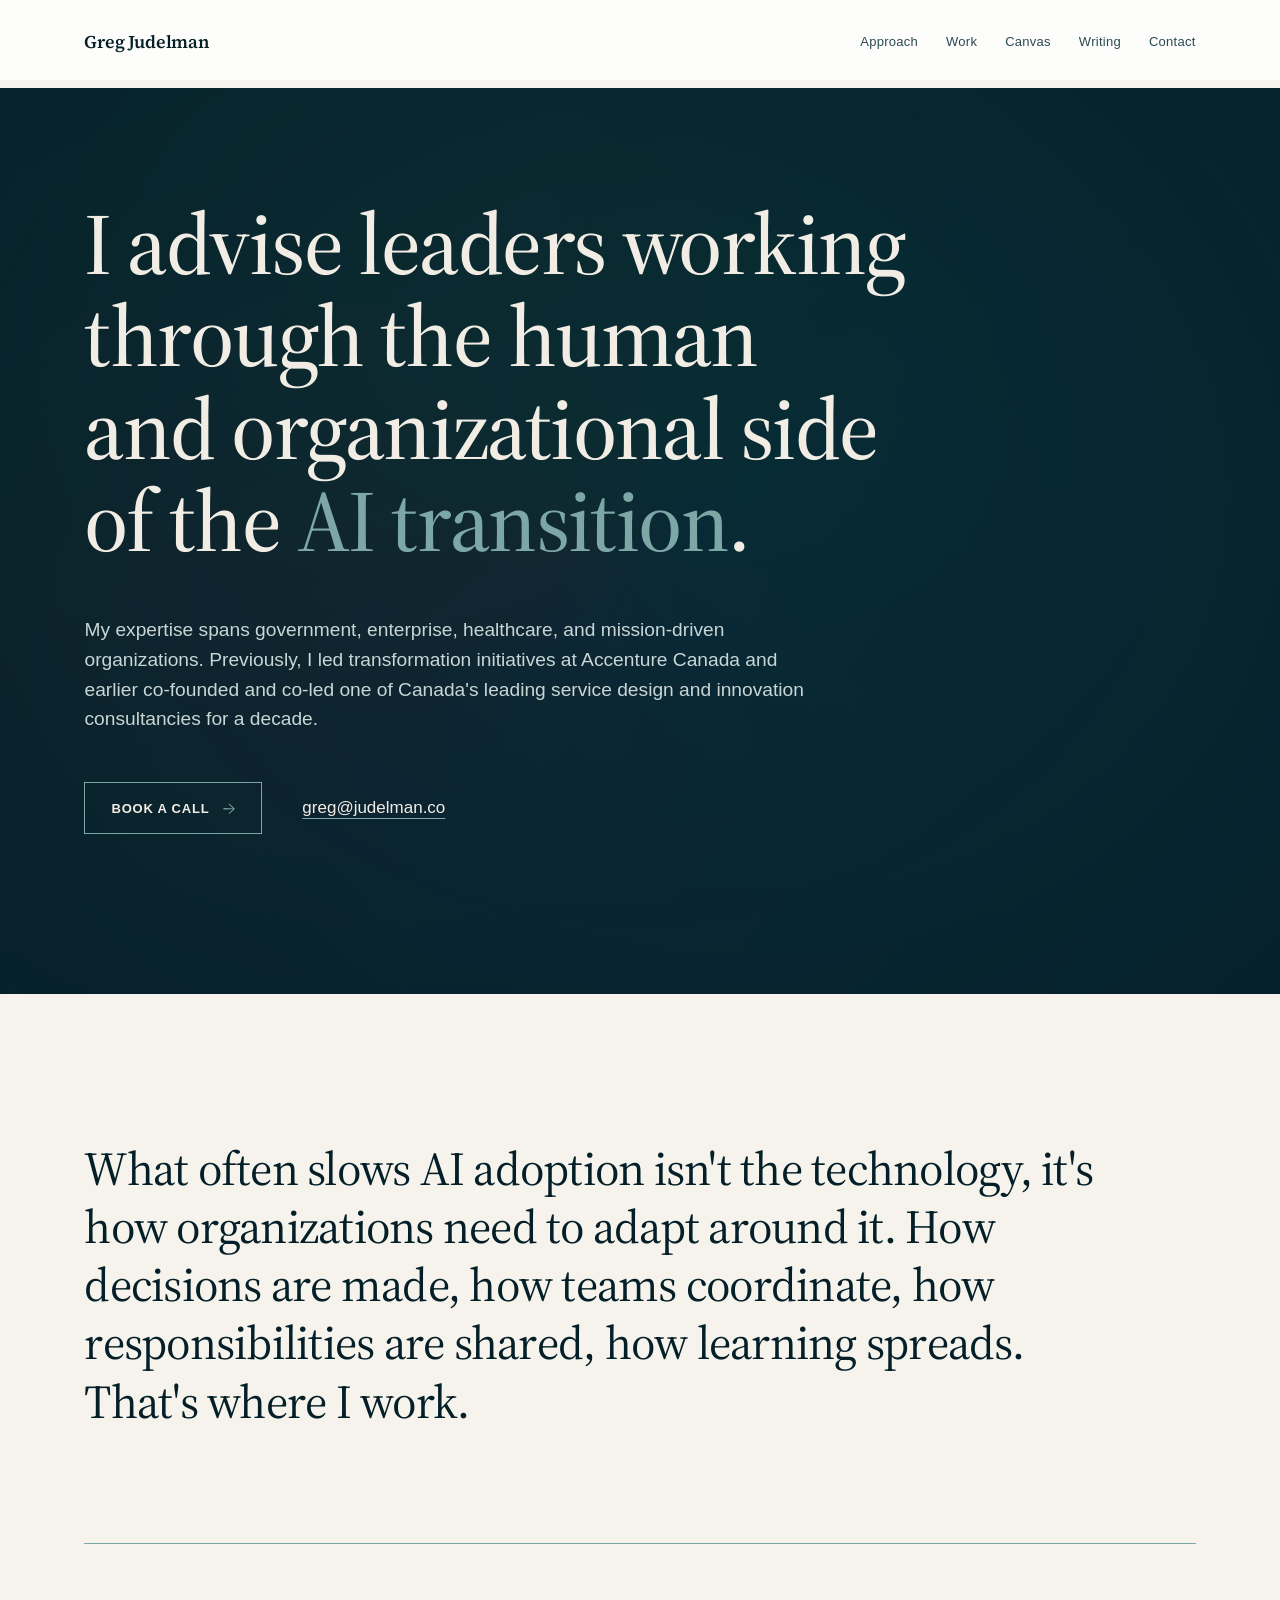
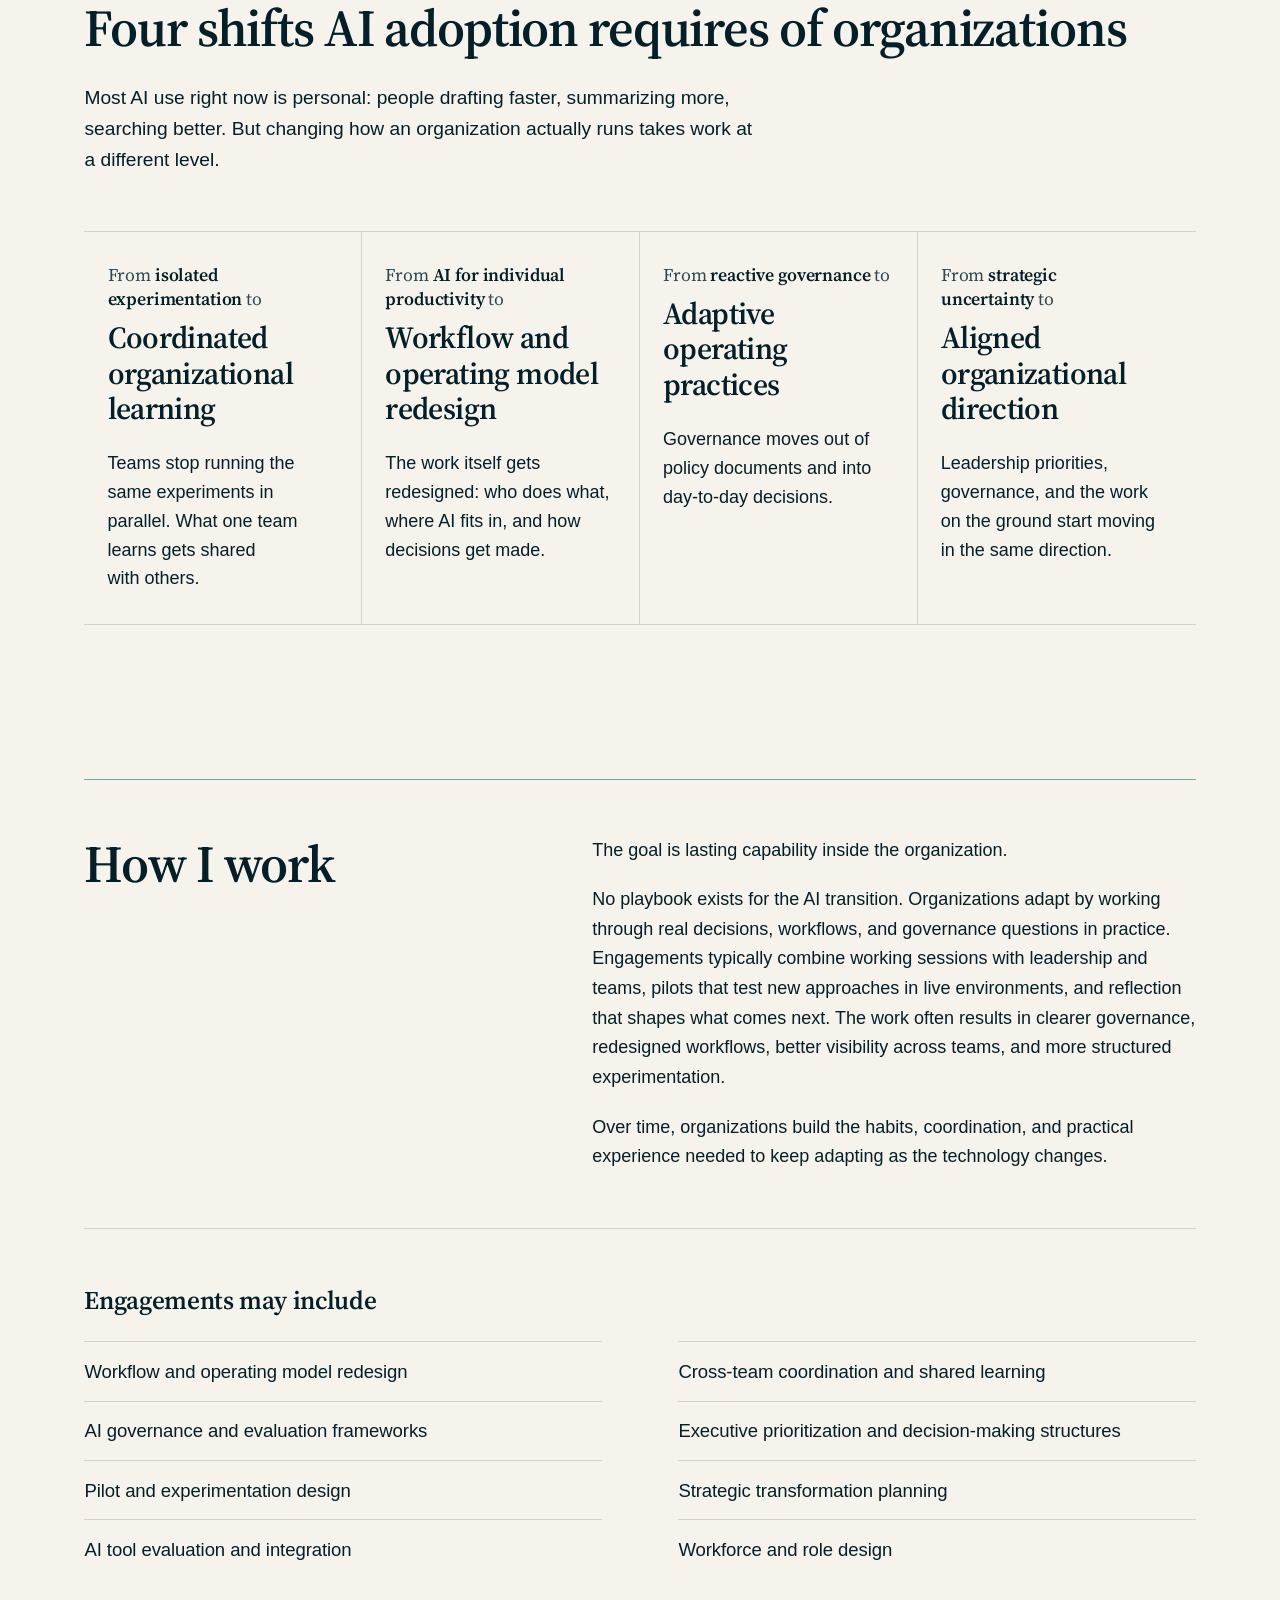
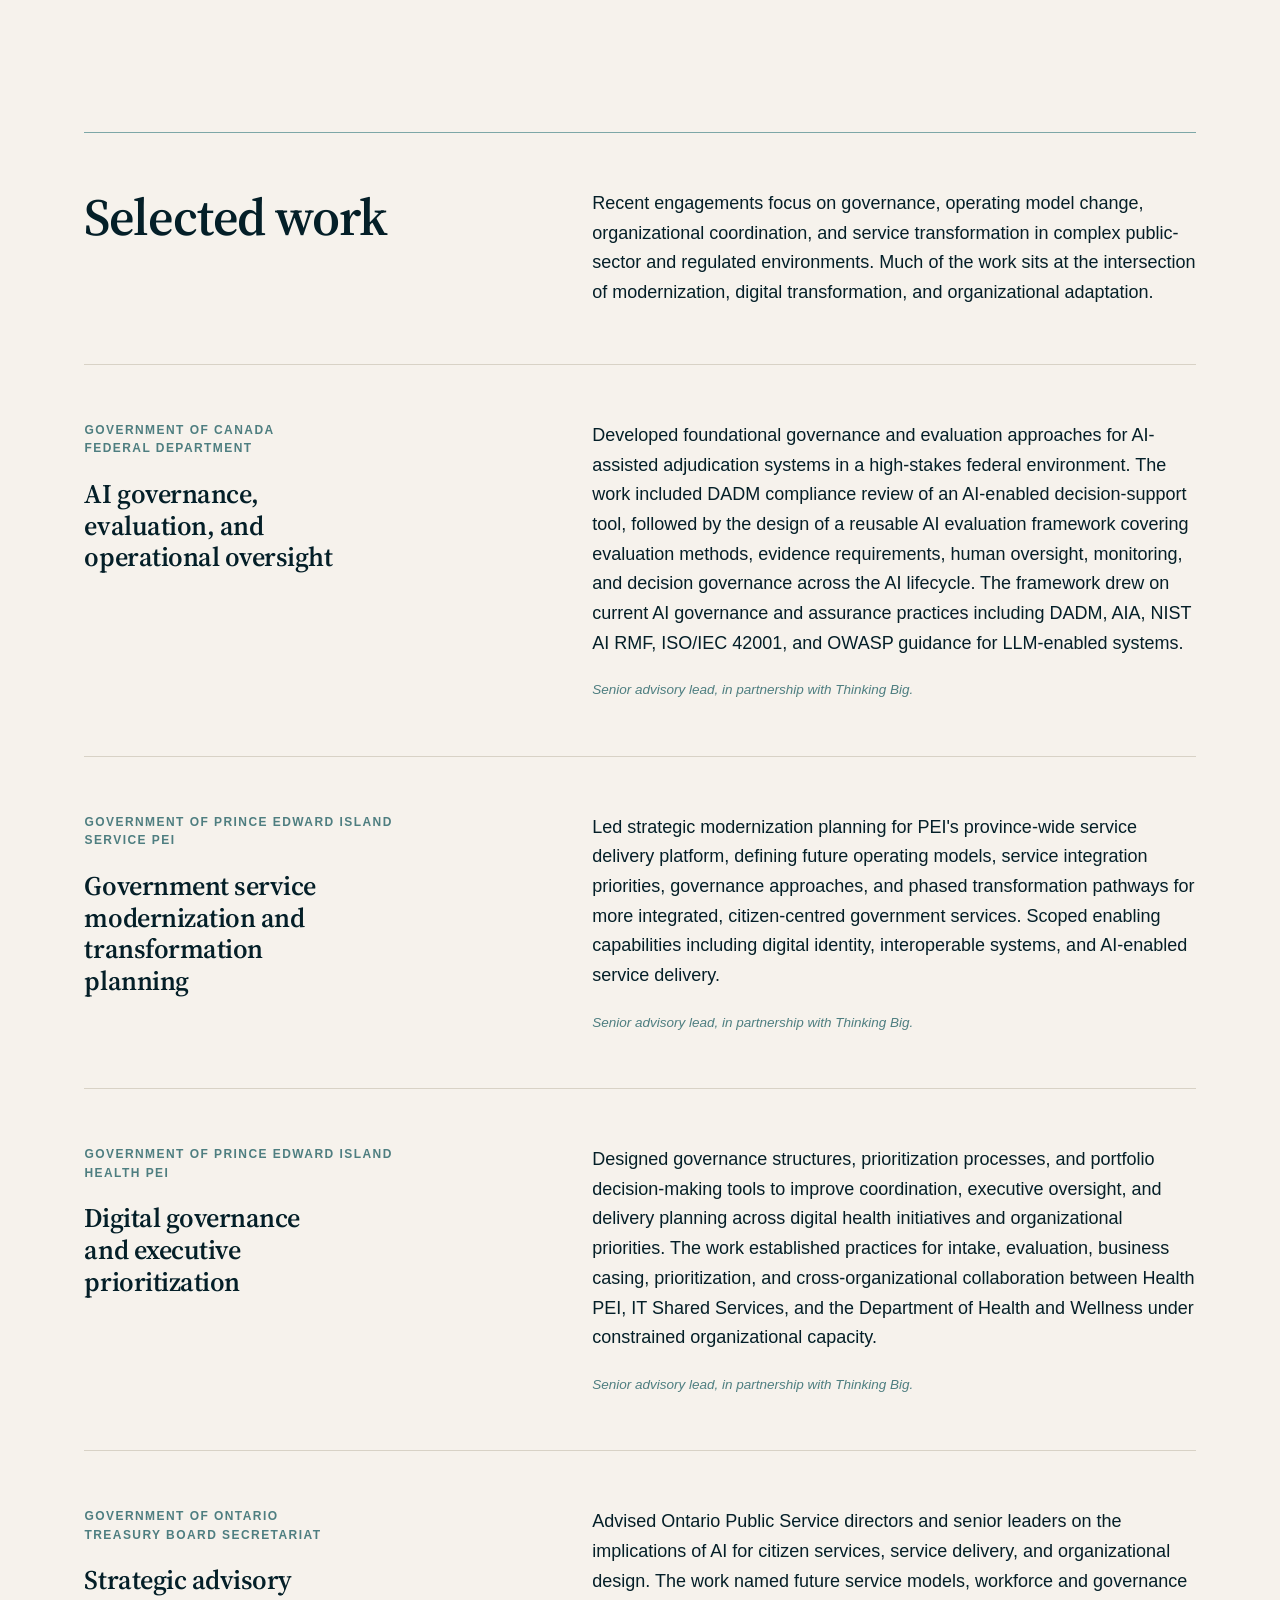
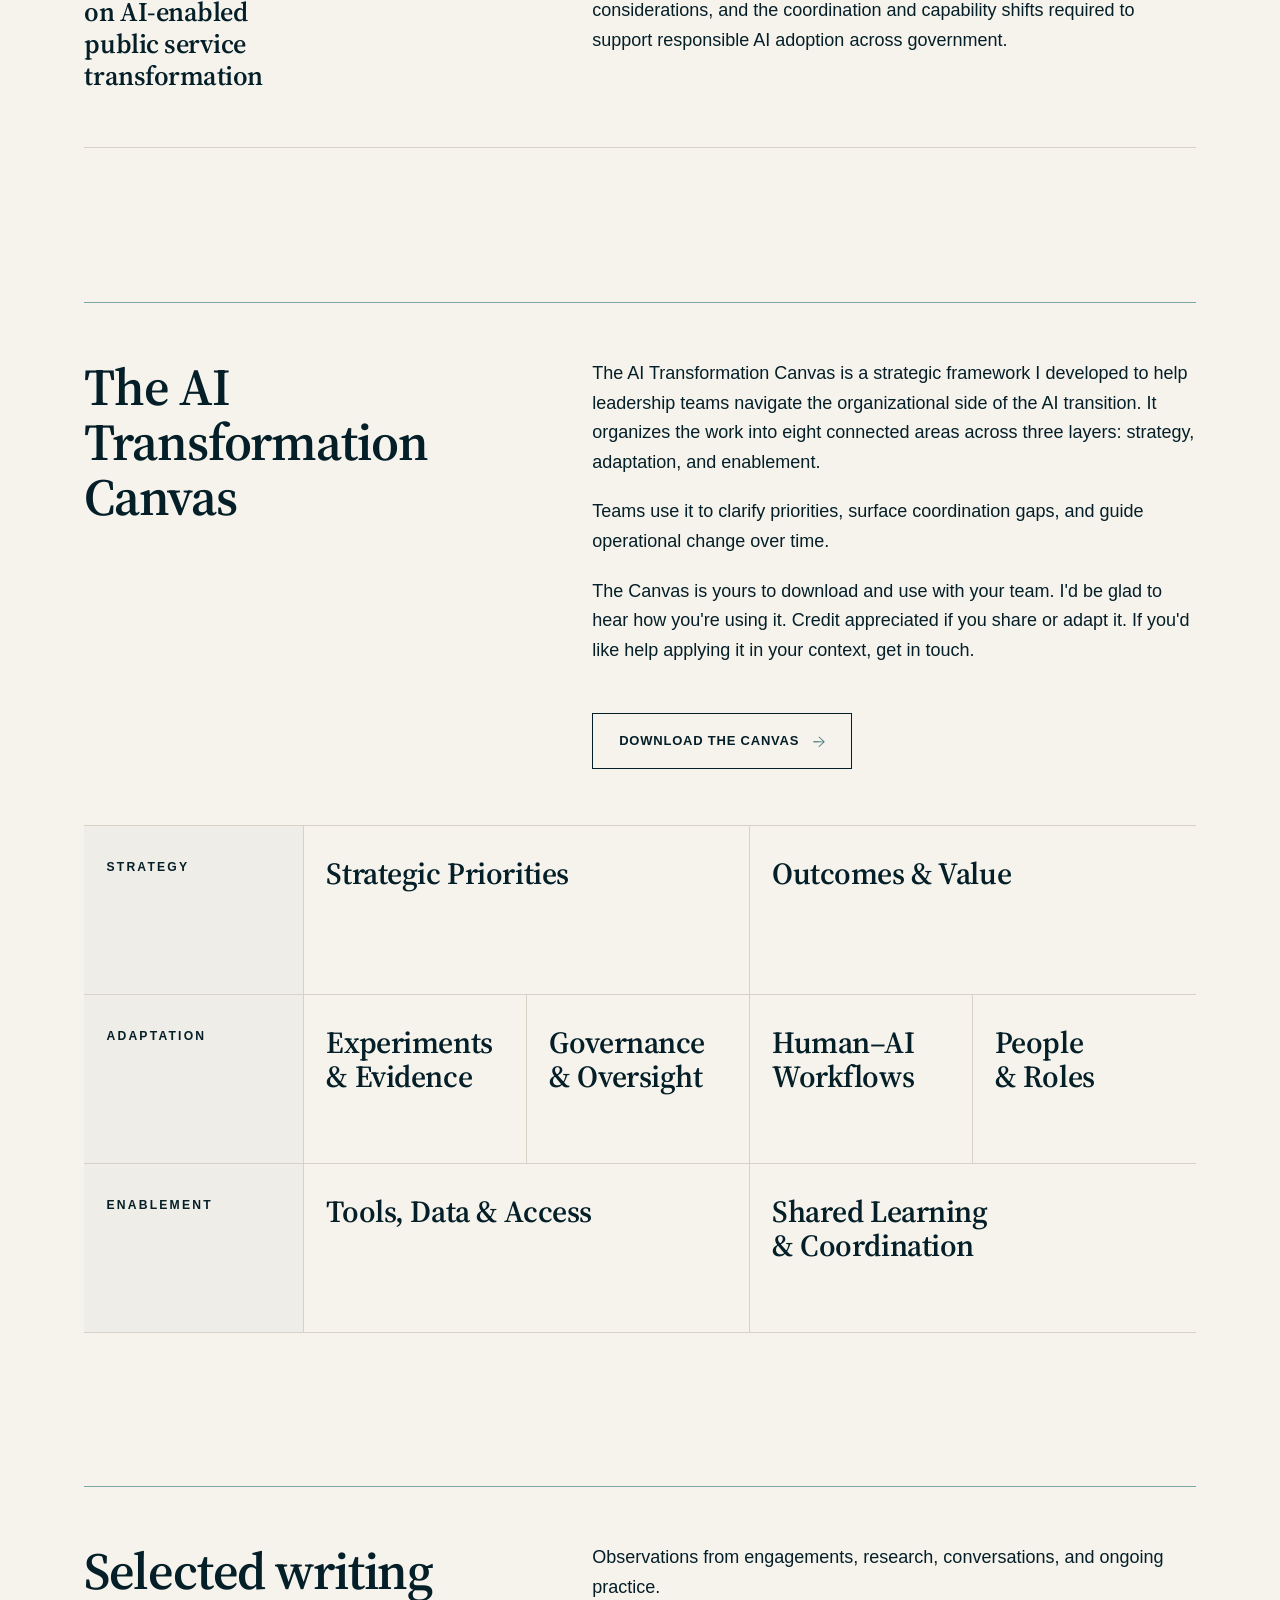
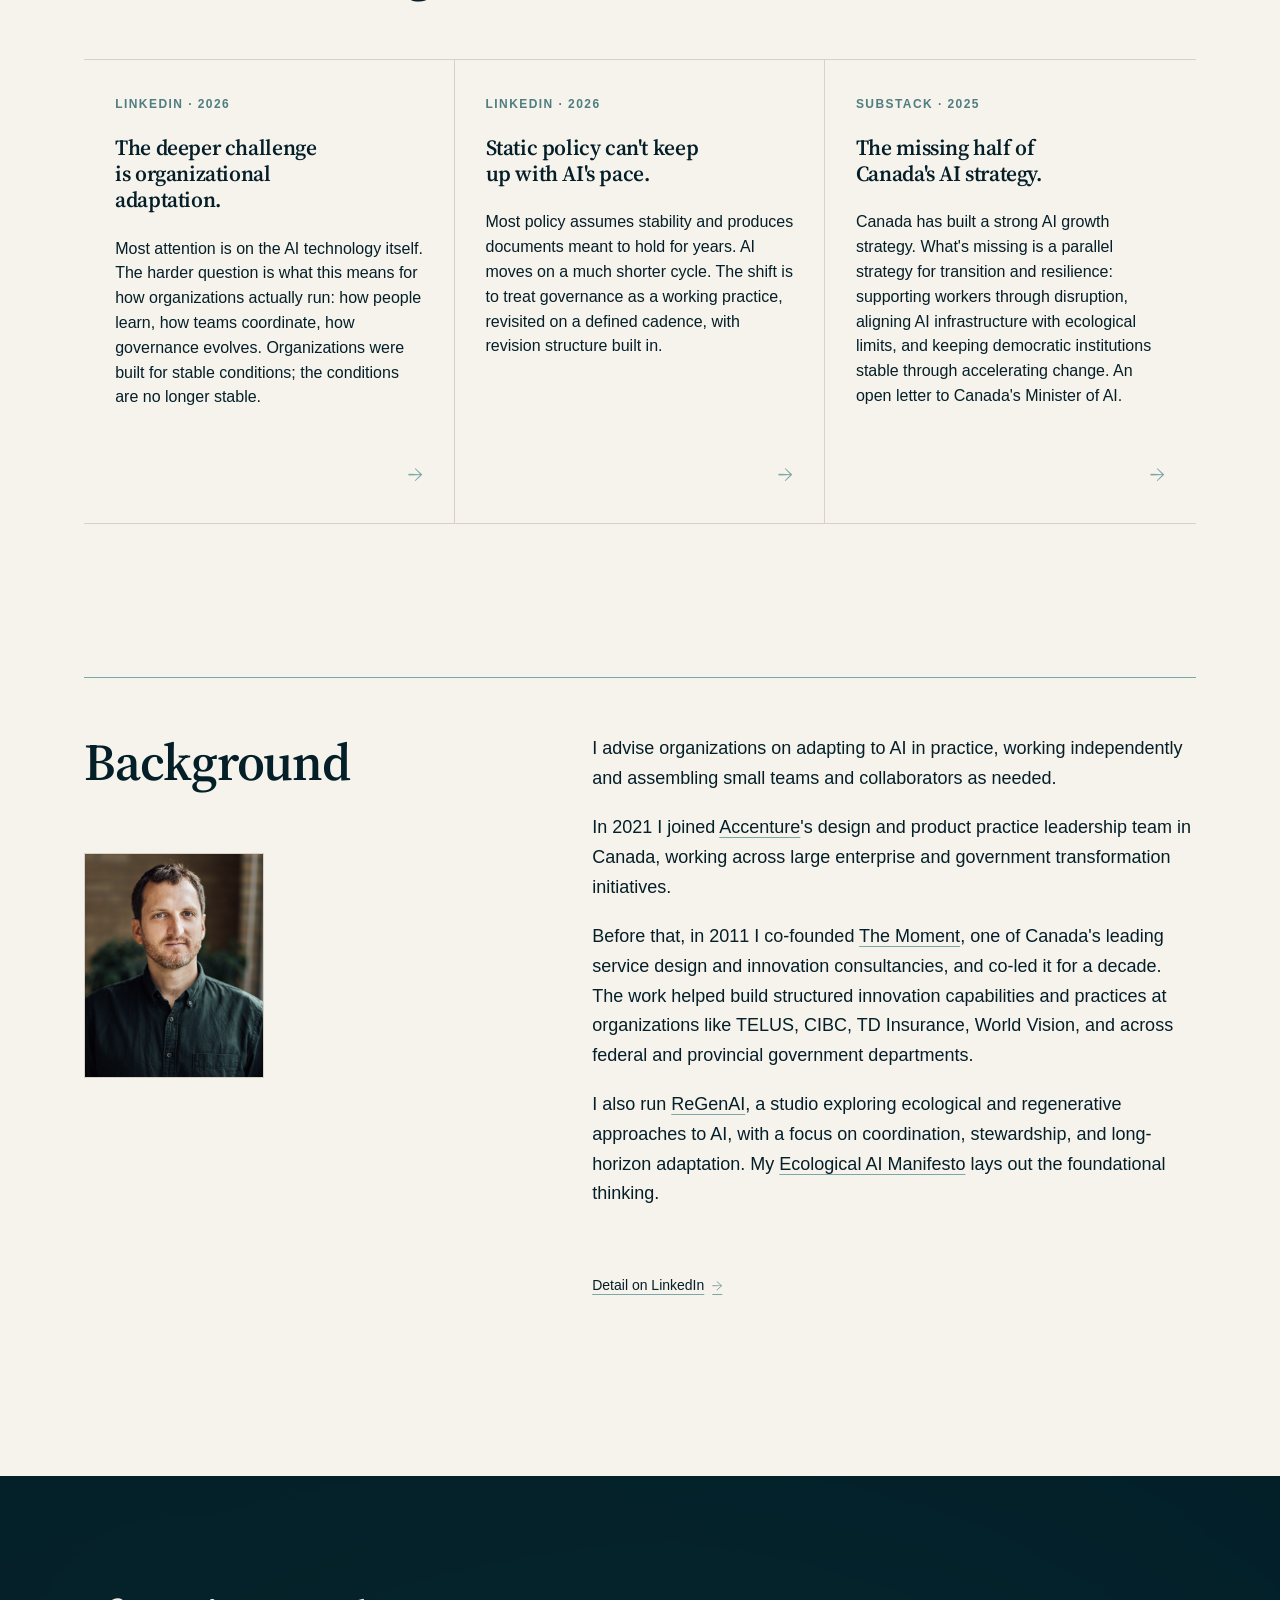
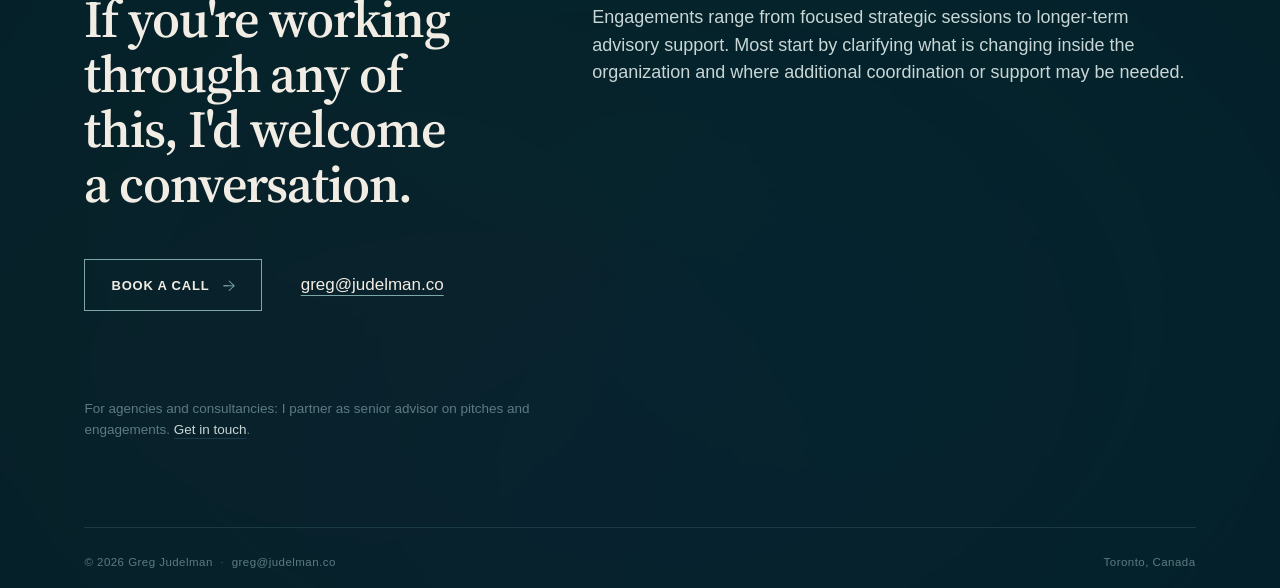
==== commit 4987ee2f: "Fix nav jump cold-load: RAF after fonts.ready to catch reflow" ====
--- a/index.html
+++ b/index.html
@@ -2111,13 +2111,8 @@
         if(y < 0) y = 0;
         window.scrollTo({ top: y, behavior: behavior });
       }
-      // On cold load the variable font may not have swapped in yet, so
-      // heading metrics are fallback-font values. Waiting for fonts.ready
-      // before computing the target means we scroll once, to the right place.
-      // On subsequent clicks fonts are already loaded so this resolves
-      // synchronously (status check) with no delay.
-      if(document.fonts && document.fonts.status !== 'loaded' && document.fonts.ready){
-        document.fonts.ready.then(doScroll);
+      if(document.fonts && document.fonts.status !== 'loaded'){
+        document.fonts.ready.then(function(){ requestAnimationFrame(doScroll); });
       } else {
         doScroll();
       }
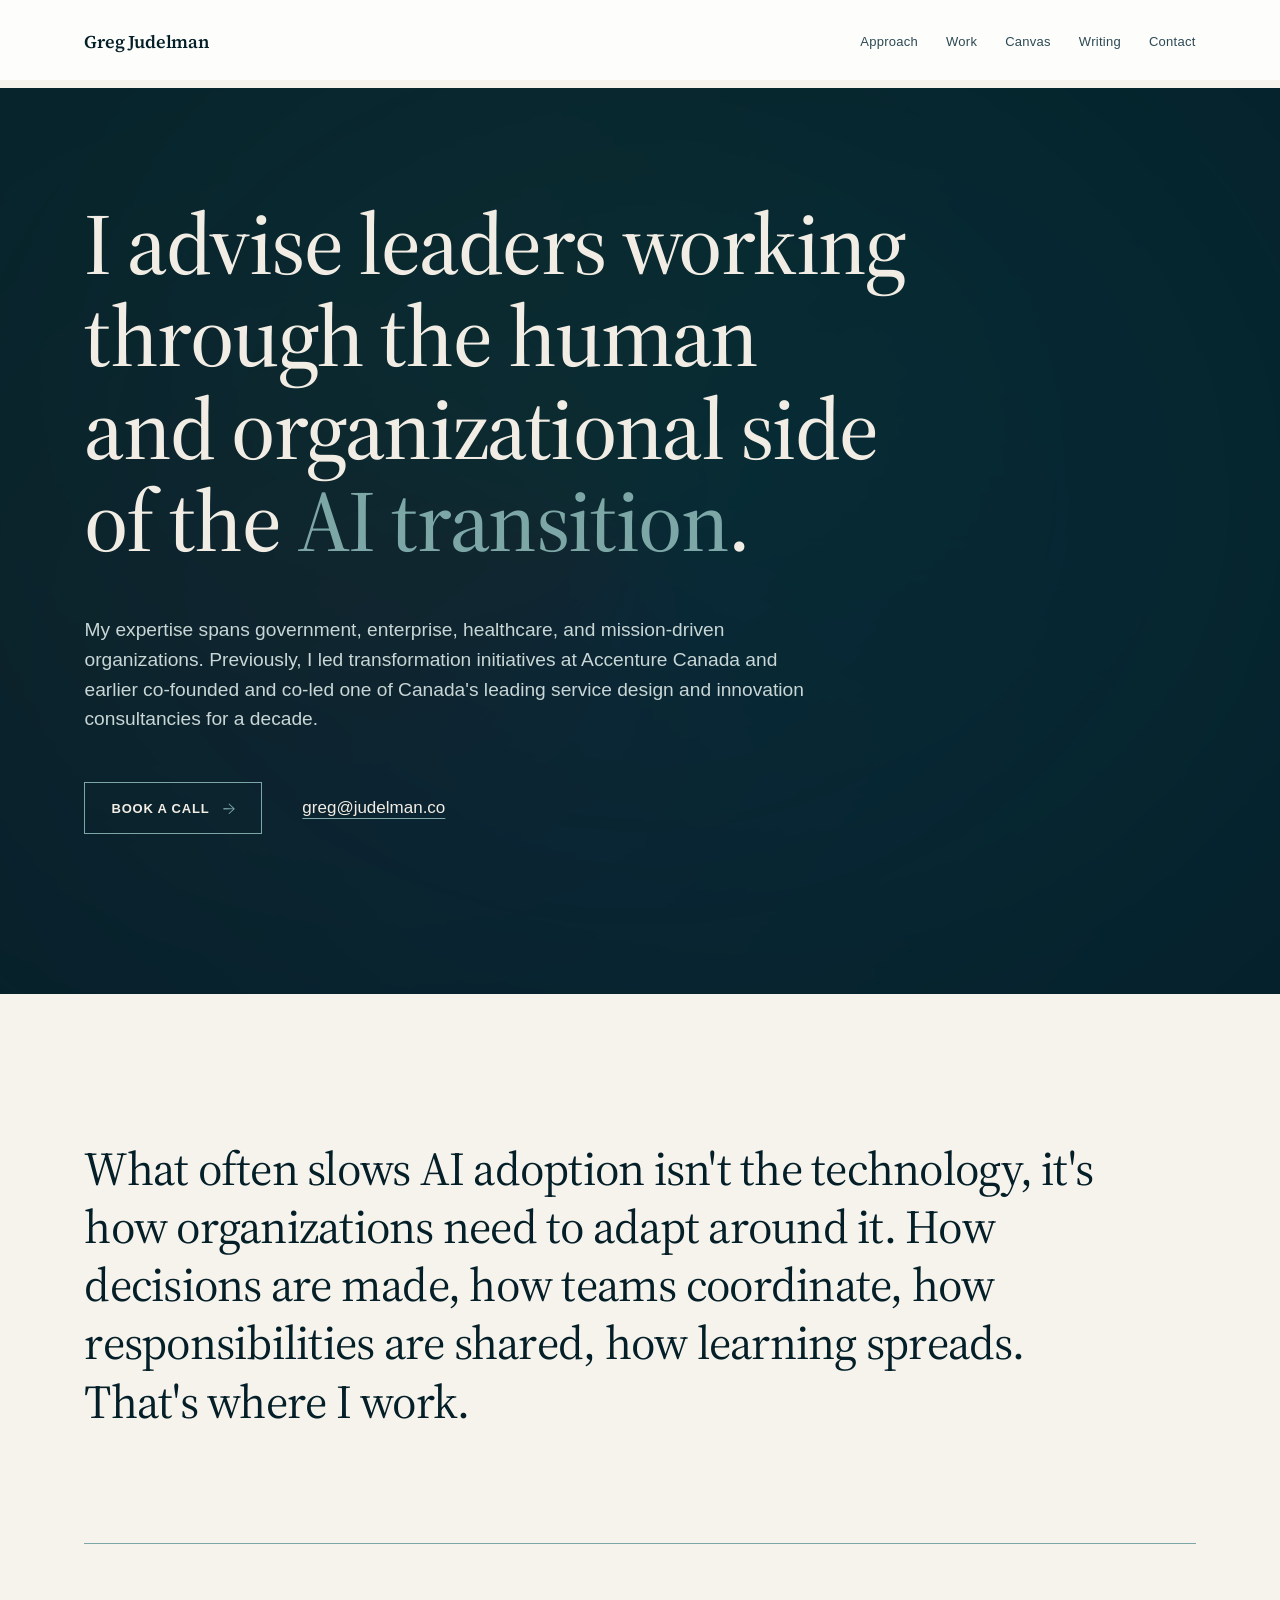
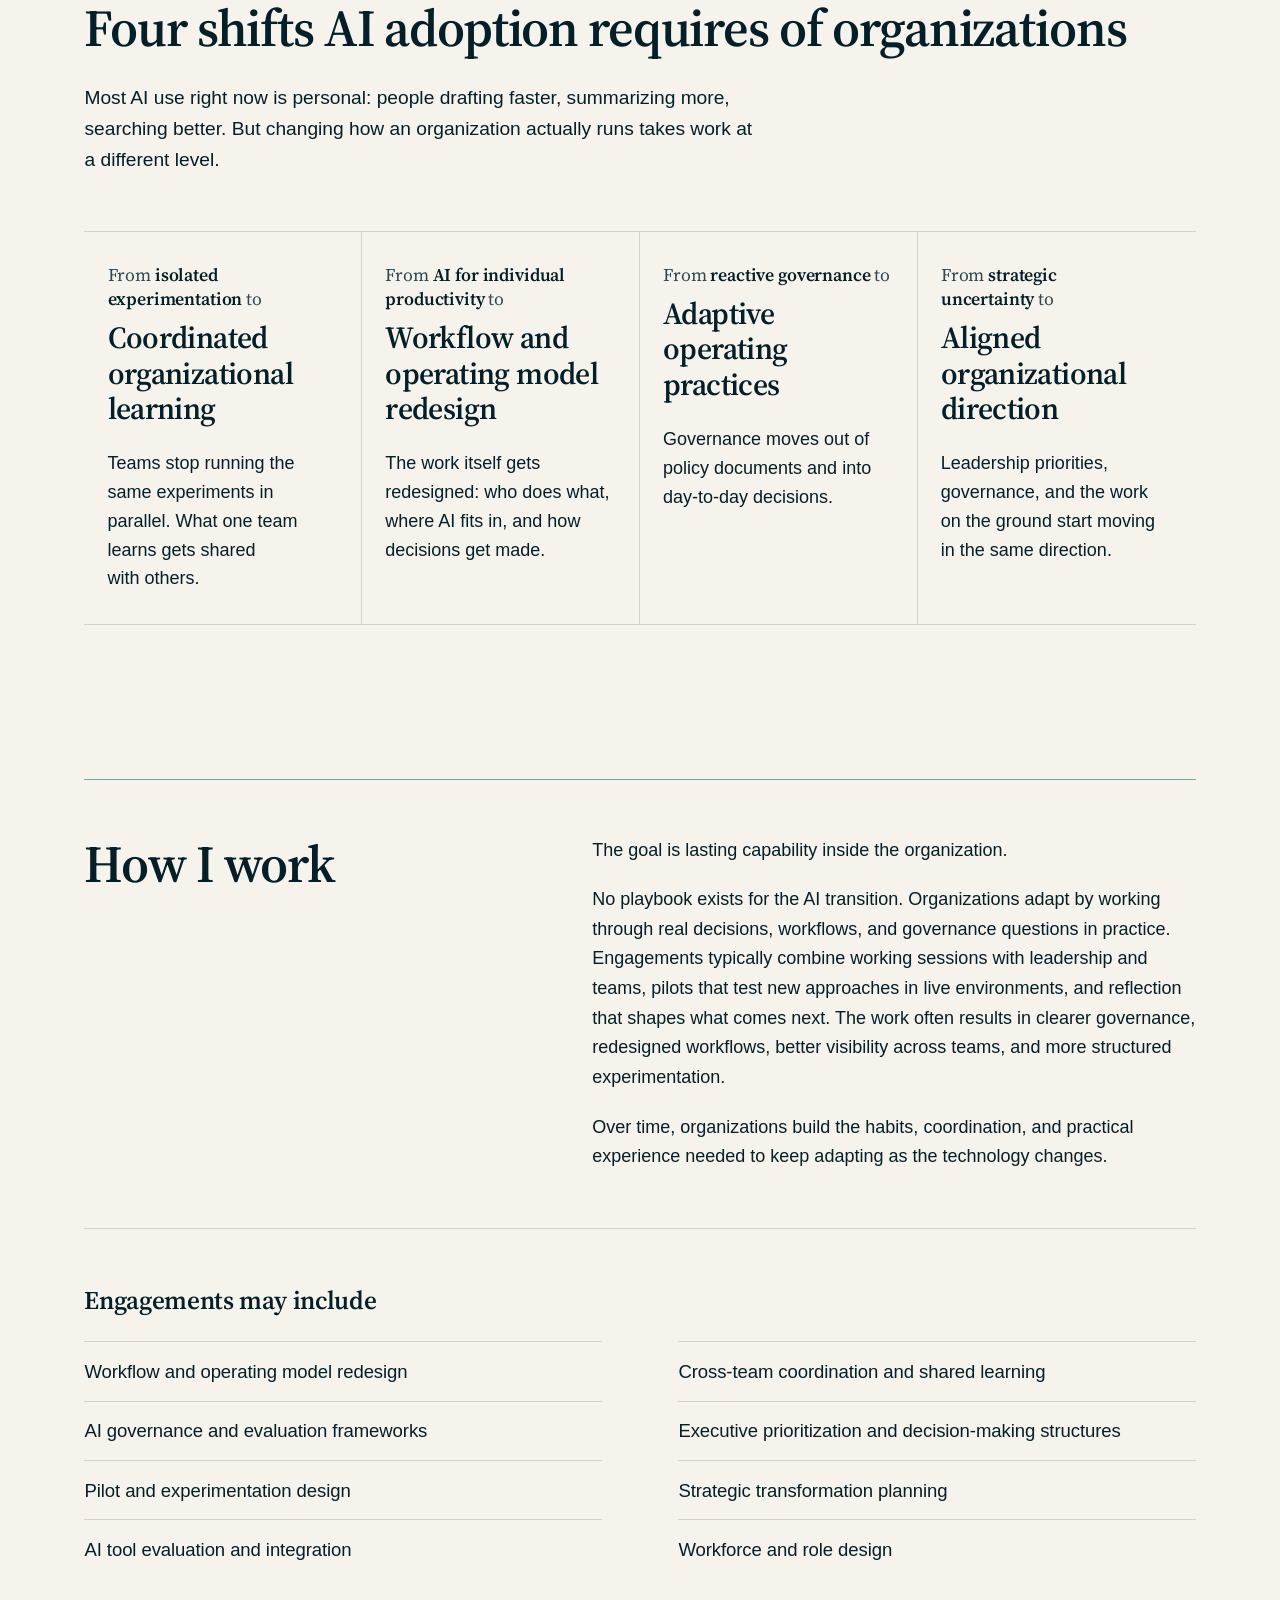
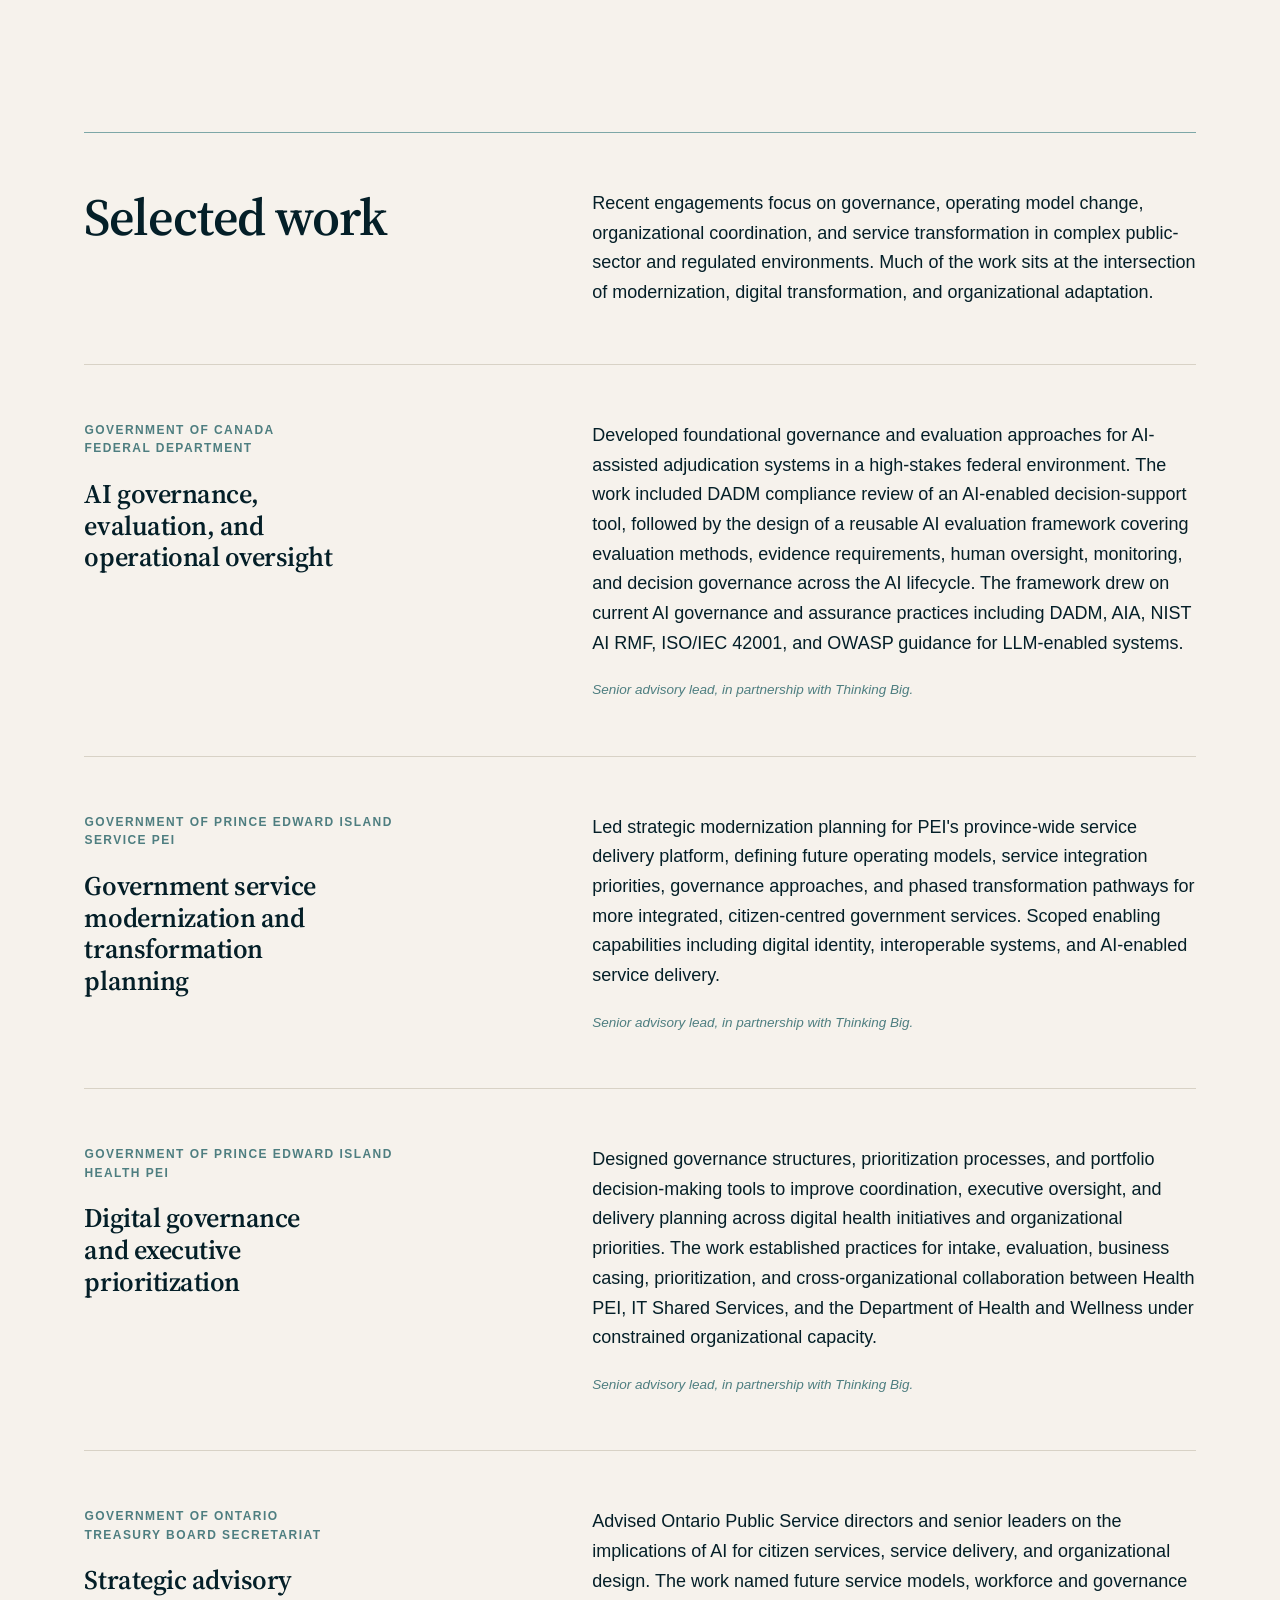
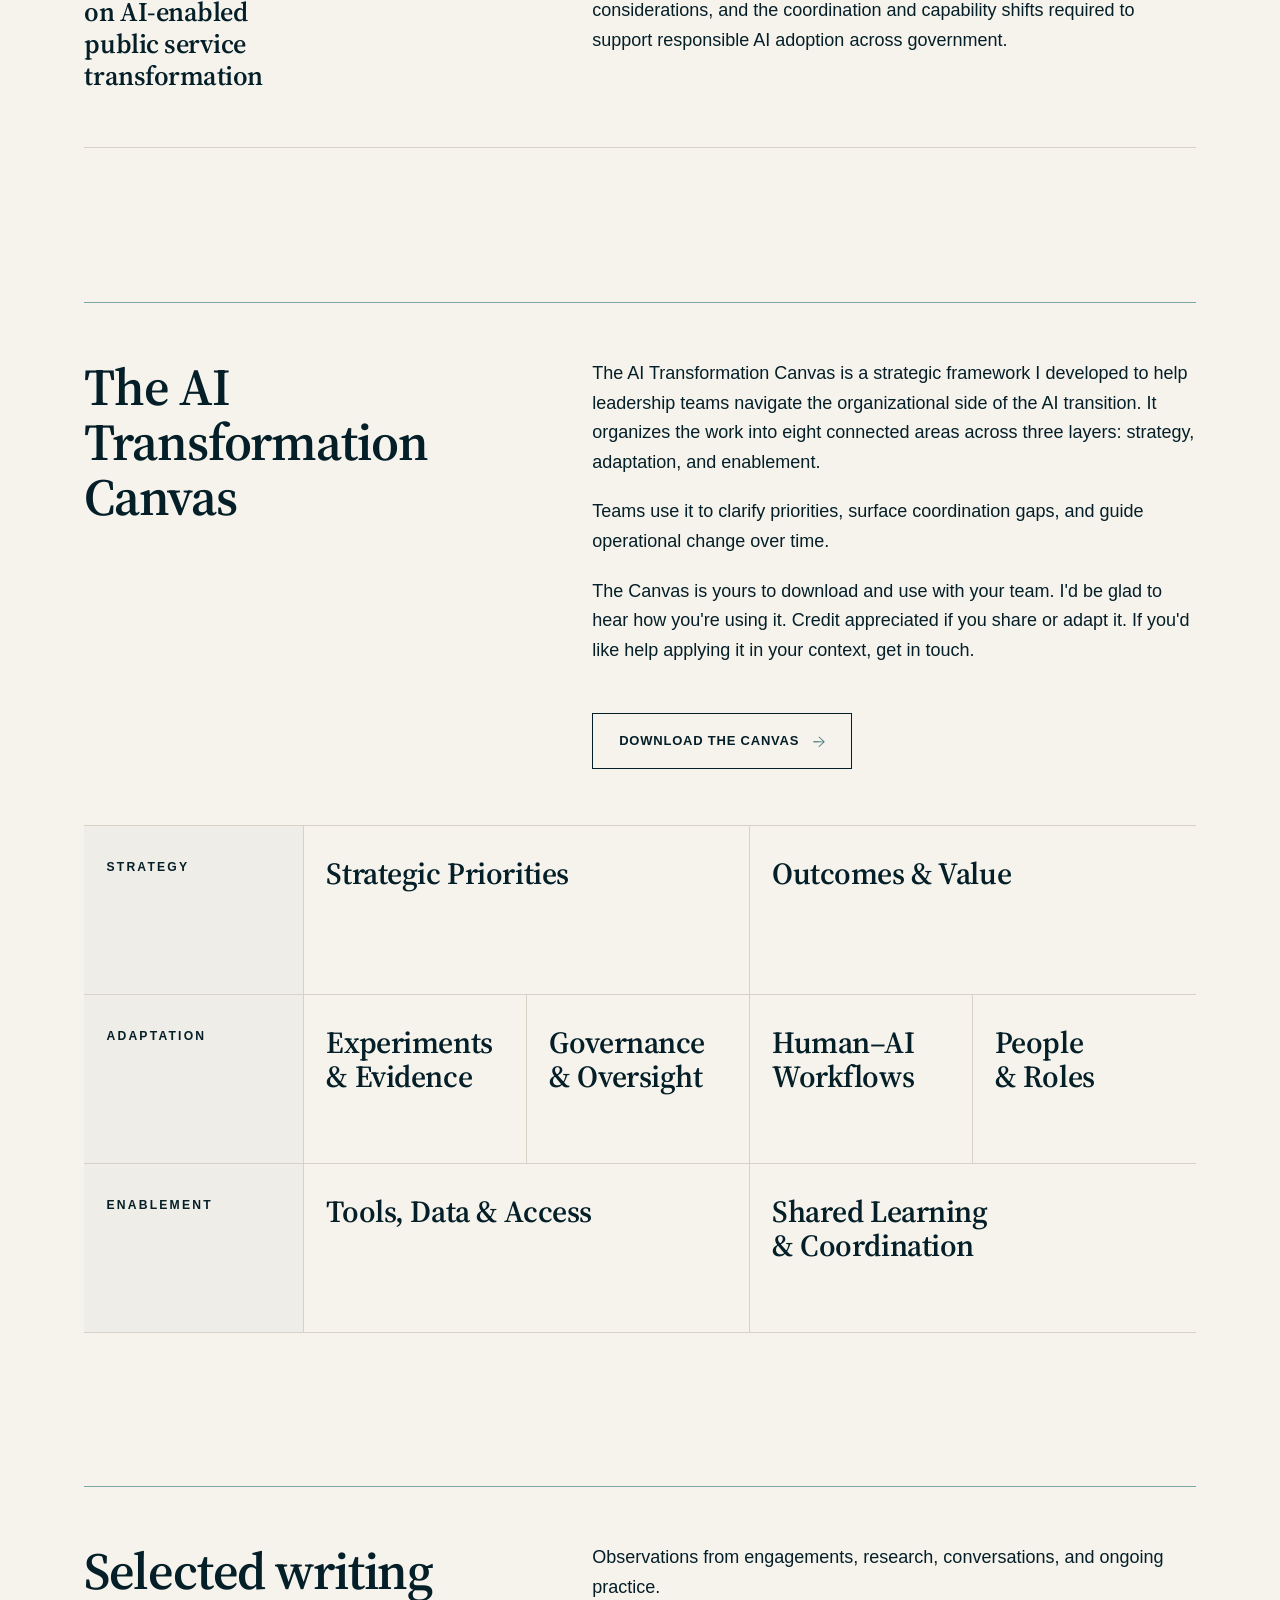
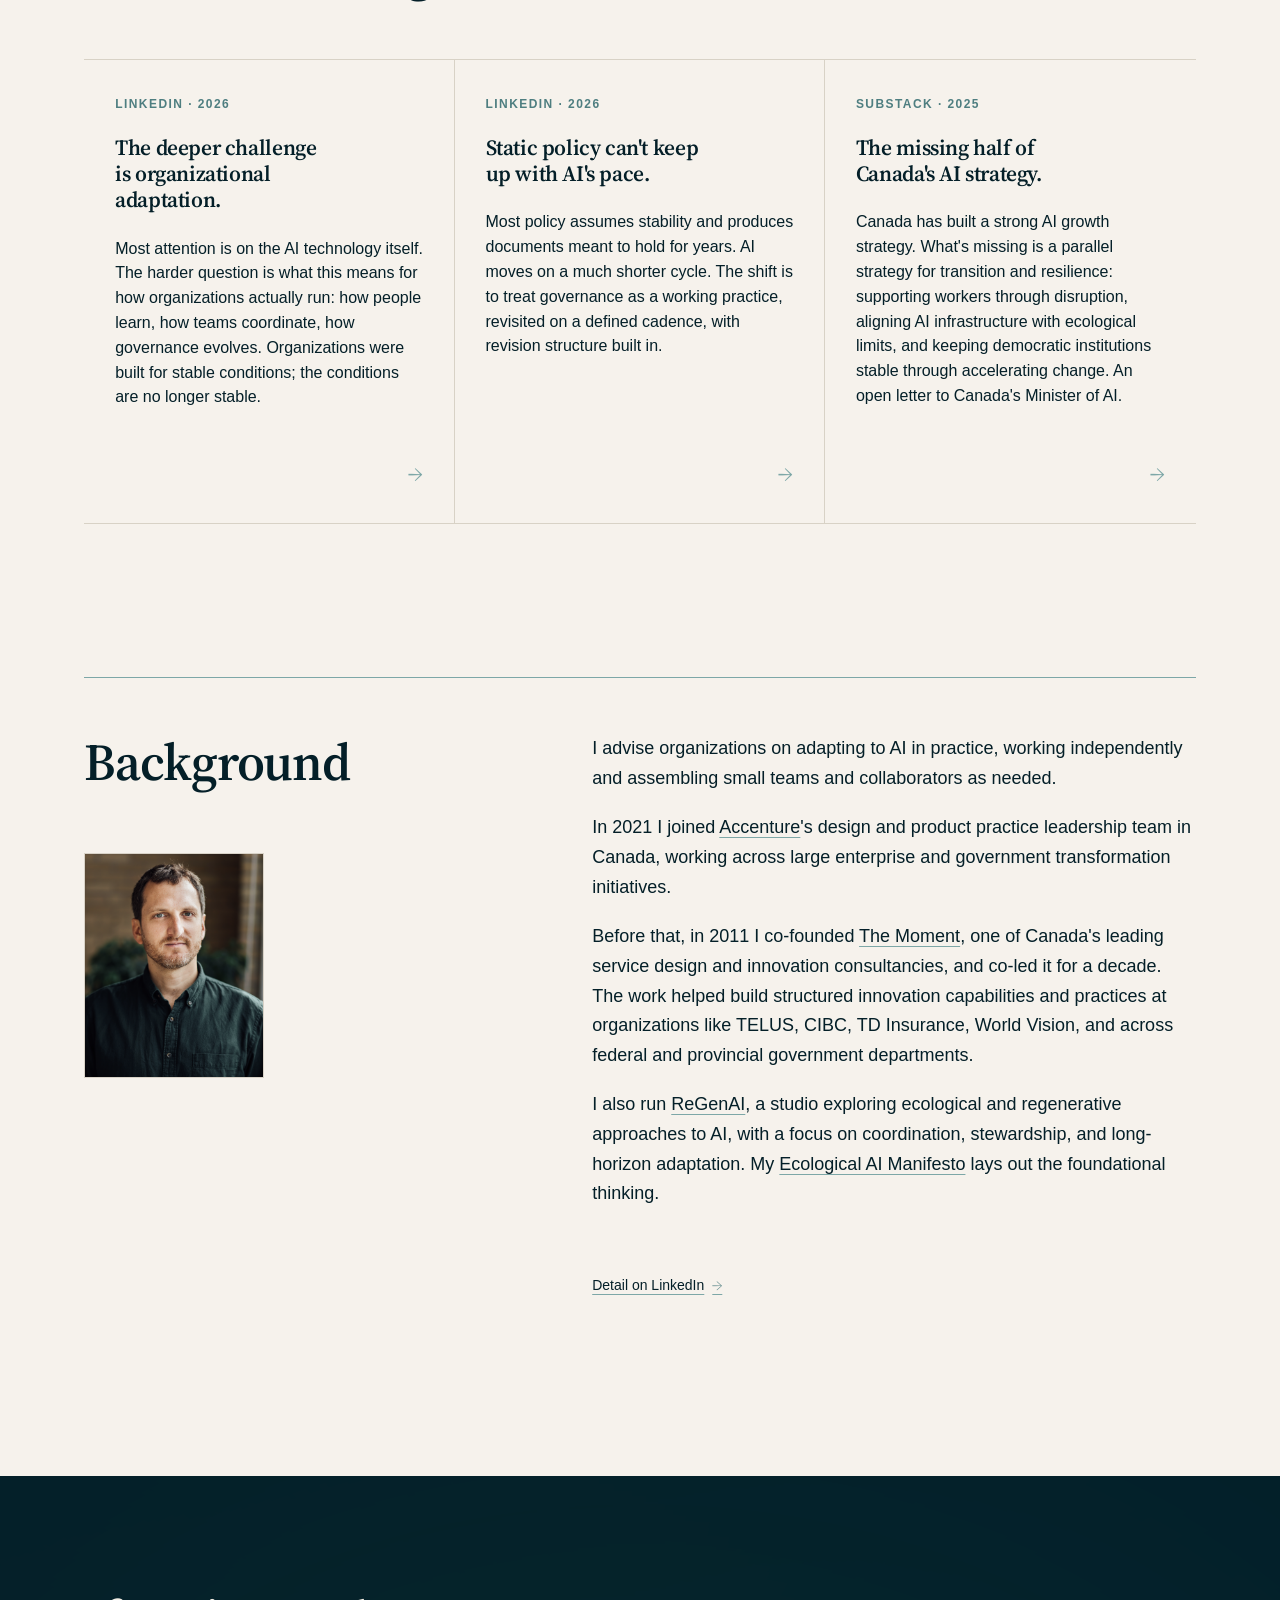
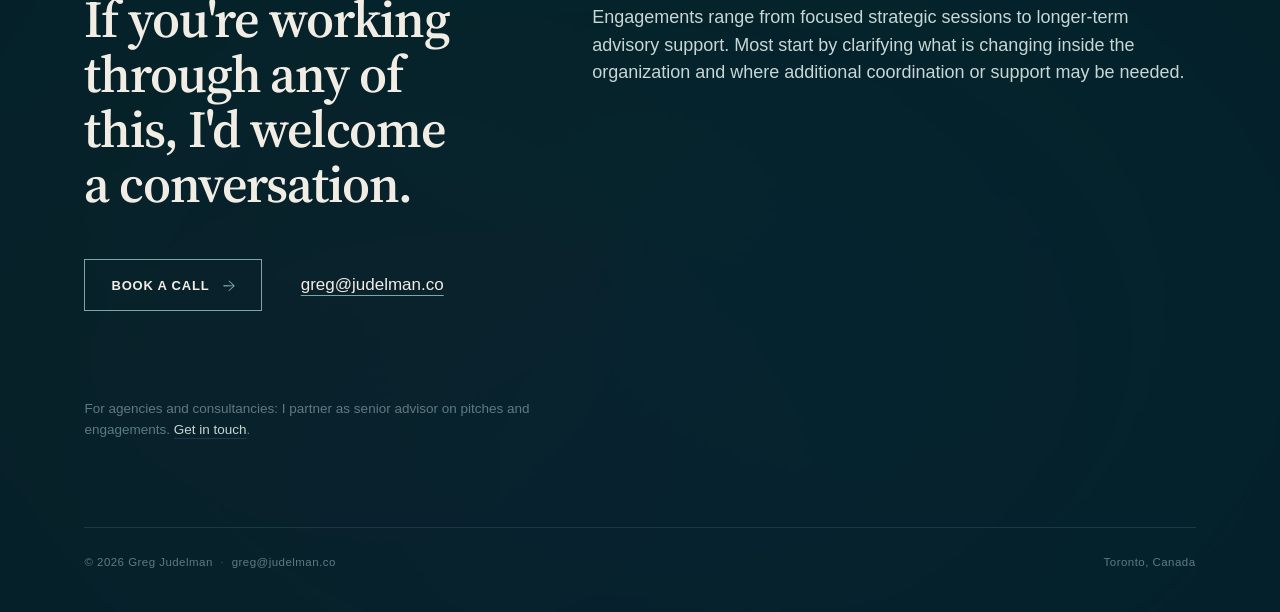
==== commit 414ecc2a: "Revert jumpTo to simple form, remove unused fonts.ready machinery" ====
--- a/index.html
+++ b/index.html
@@ -2093,7 +2093,6 @@
       // a heading would.
       return section.querySelector('.cs-heading, .shifts-heading, .closing-invite, h1, h2');
     }
-    var jumpSeq = 0;
     function jumpTo(id, opts){
       if(id === 'top'){
         window.scrollTo({ top: 0, behavior: (opts && opts.behavior) || 'smooth' });
@@ -2101,21 +2100,11 @@
       }
       var section = document.getElementById(id);
       if(!section) return false;
-      var behavior = (opts && opts.behavior) || 'smooth';
-      var myseq = ++jumpSeq;
-      function doScroll(){
-        if(myseq !== jumpSeq) return;
-        var heading = findHeading(section) || section;
-        var rect = heading.getBoundingClientRect();
-        var y = (window.scrollY || window.pageYOffset || 0) + rect.top - JUMP_OFFSET_TOP;
-        if(y < 0) y = 0;
-        window.scrollTo({ top: y, behavior: behavior });
-      }
-      if(document.fonts && document.fonts.status !== 'loaded'){
-        document.fonts.ready.then(function(){ requestAnimationFrame(doScroll); });
-      } else {
-        doScroll();
-      }
+      var heading = findHeading(section) || section;
+      var rect = heading.getBoundingClientRect();
+      var y = (window.scrollY || window.pageYOffset || 0) + rect.top - JUMP_OFFSET_TOP;
+      if(y < 0) y = 0;
+      window.scrollTo({ top: y, behavior: (opts && opts.behavior) || 'smooth' });
       return true;
     }
     document.addEventListener('click', function(e){
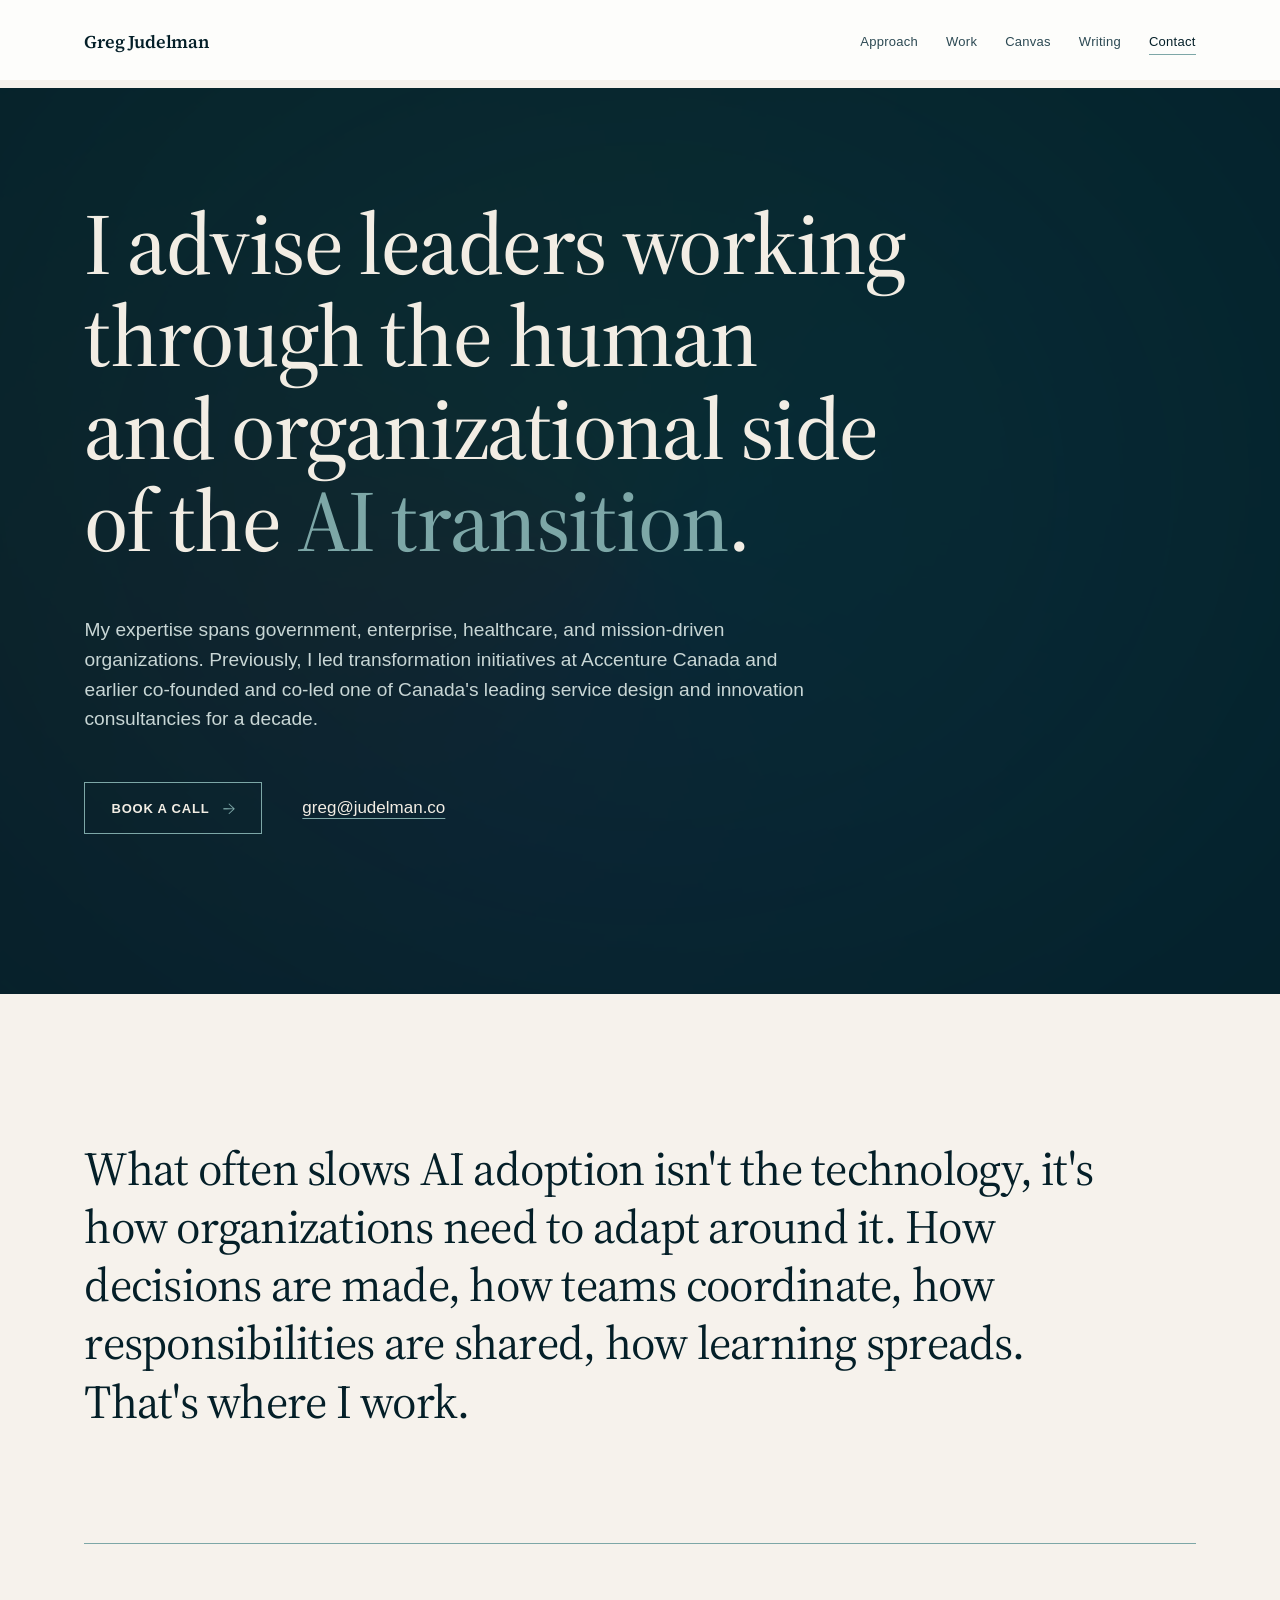
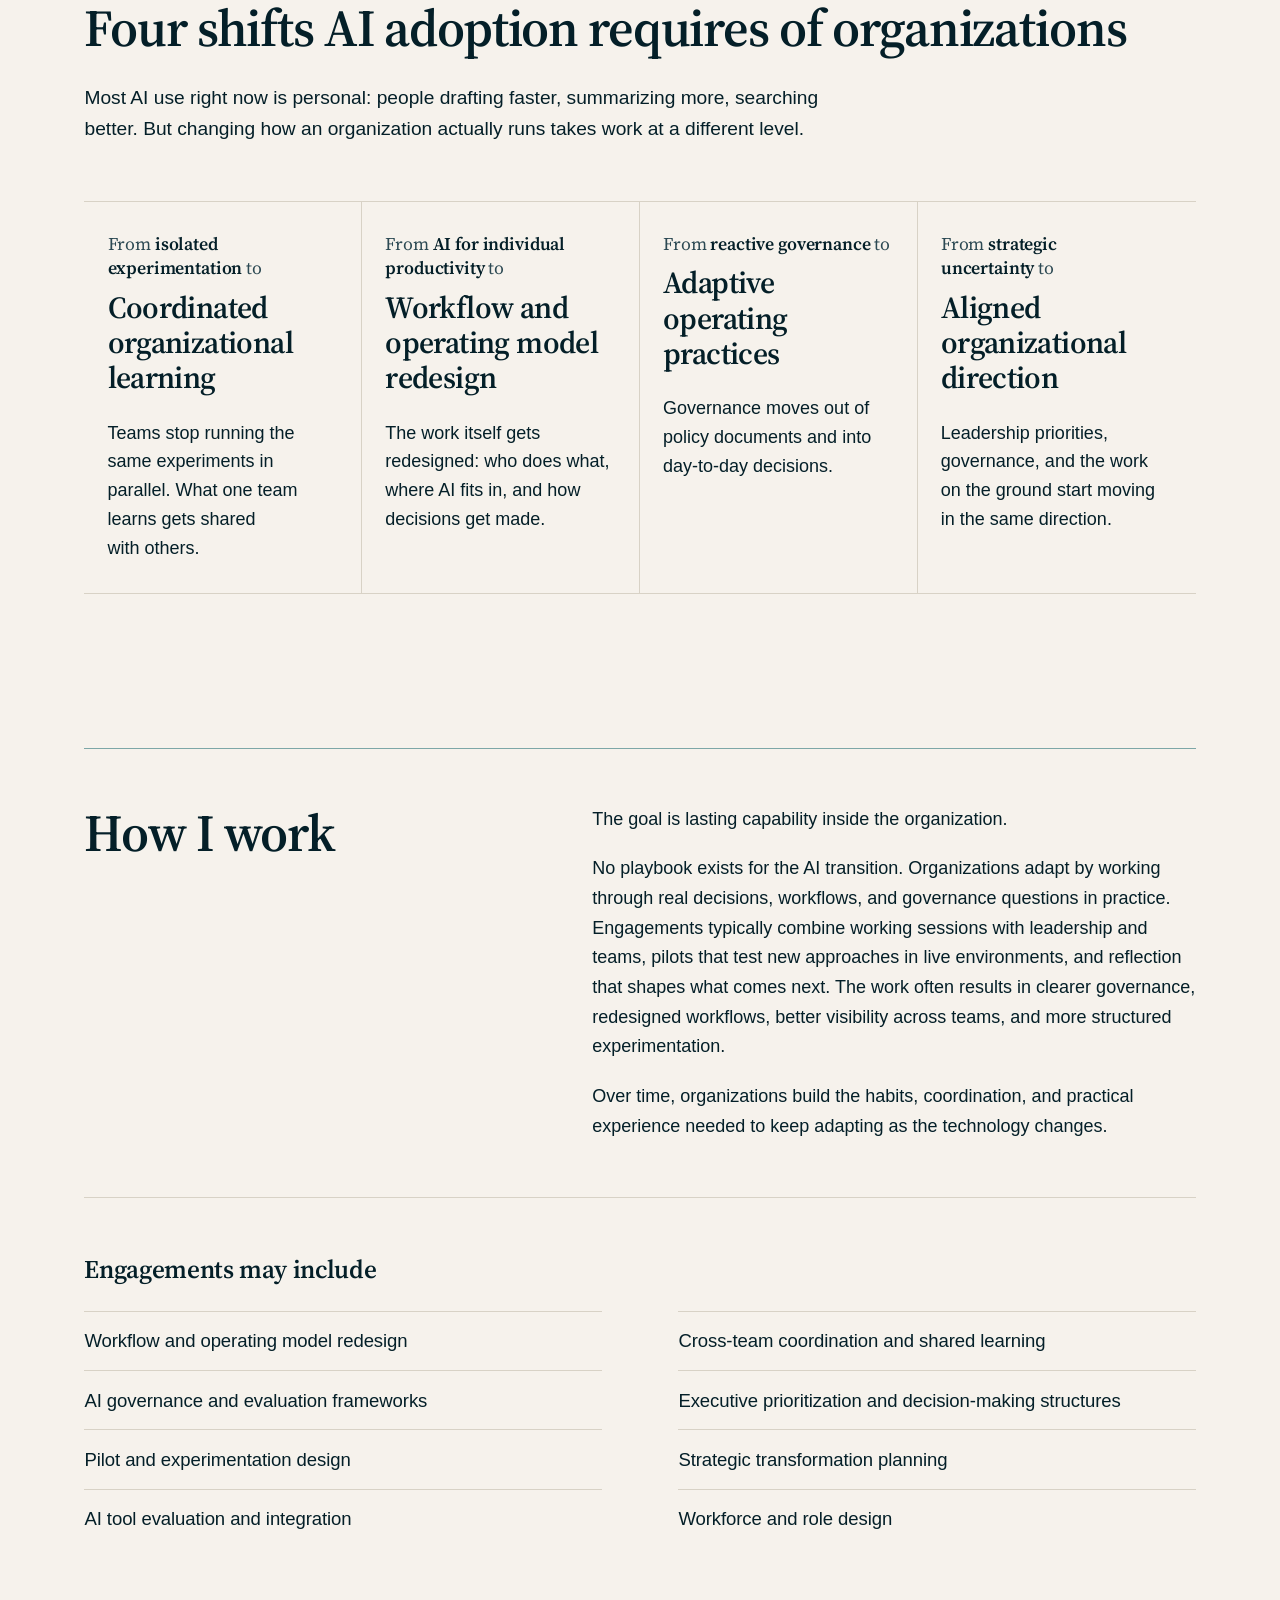
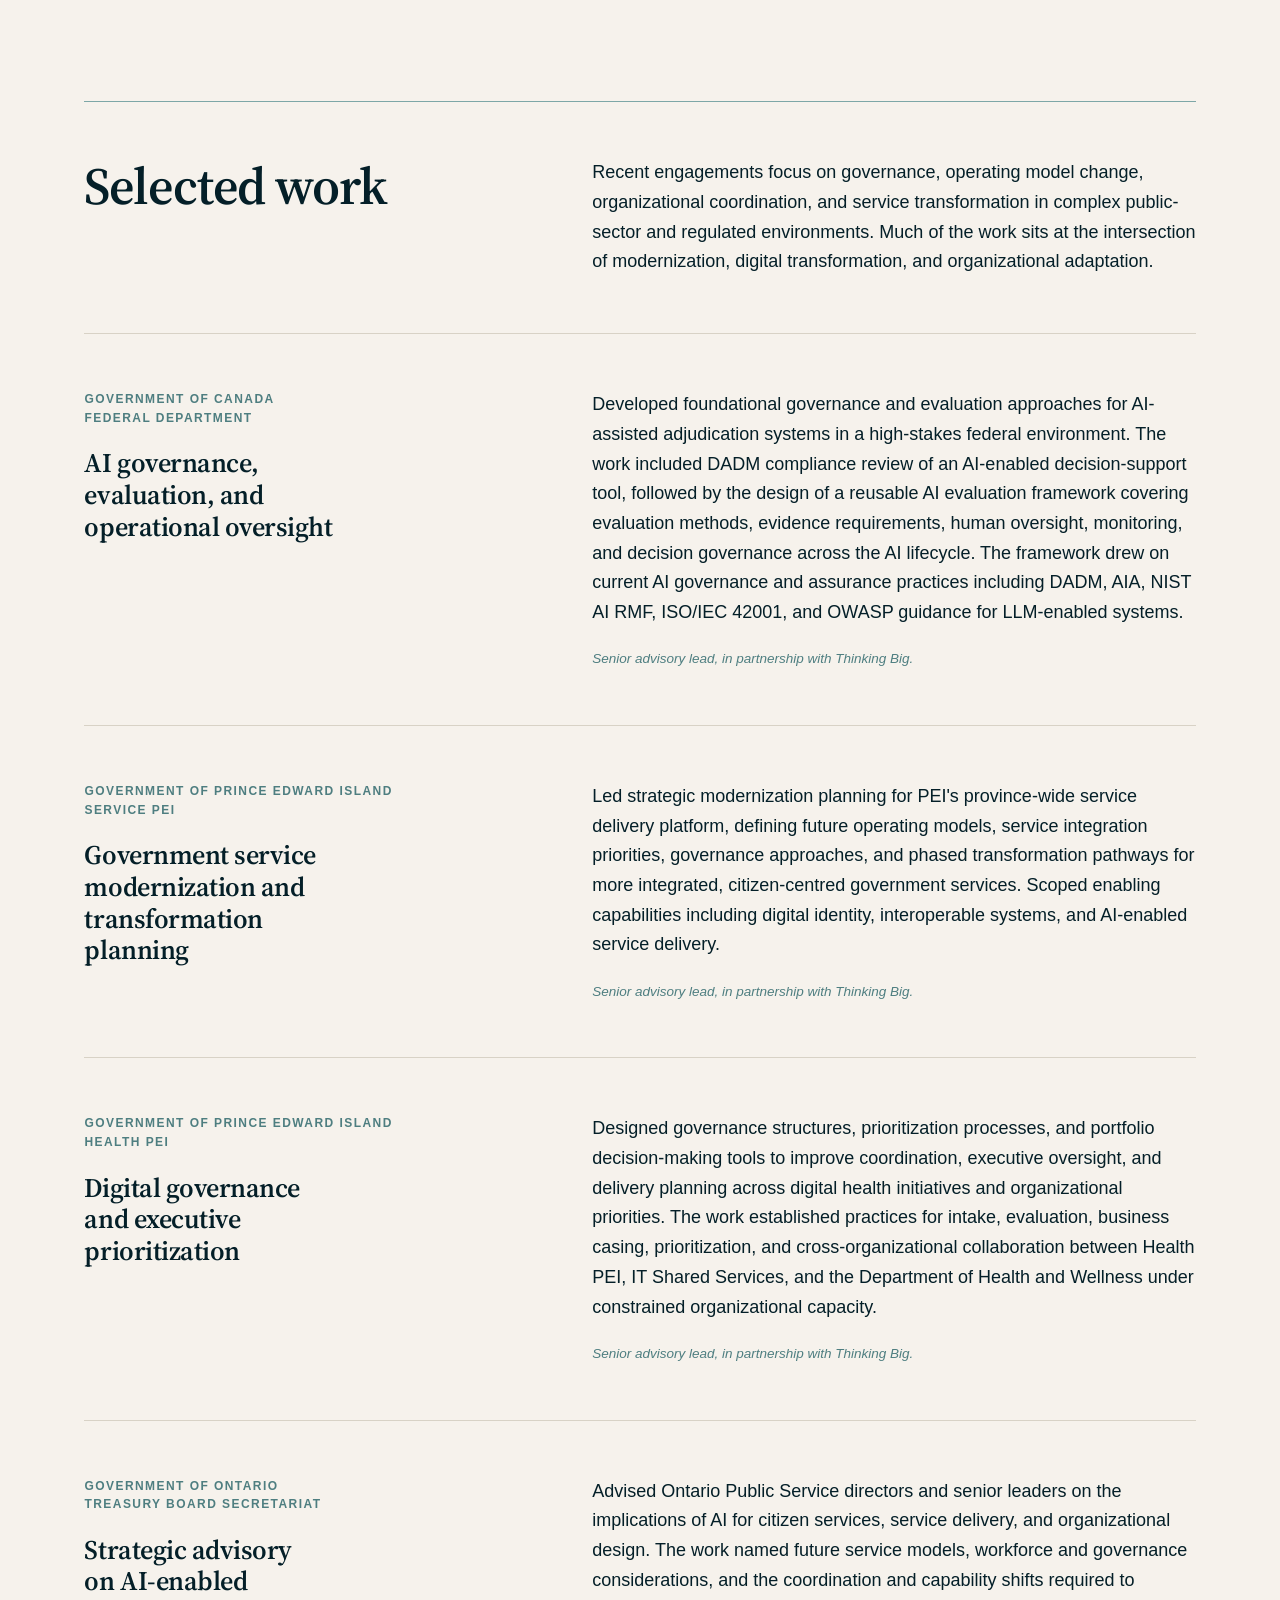
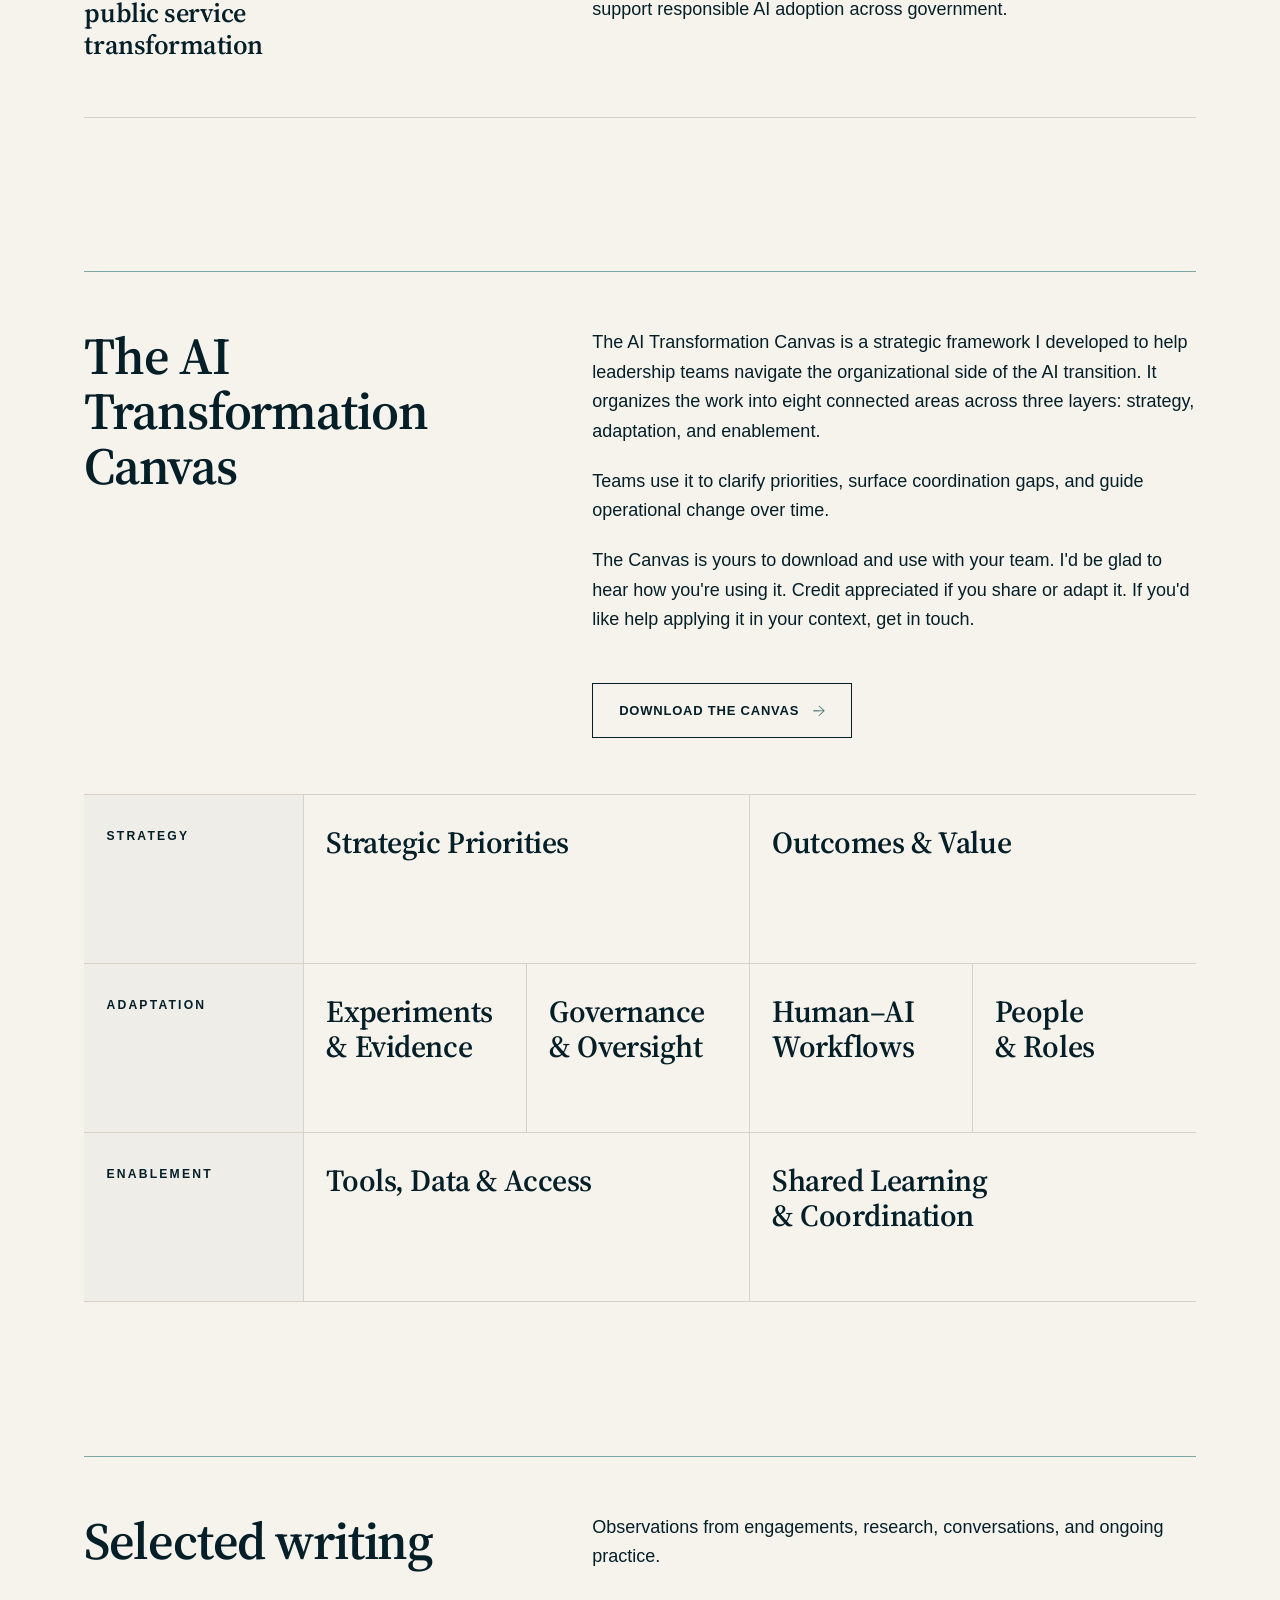
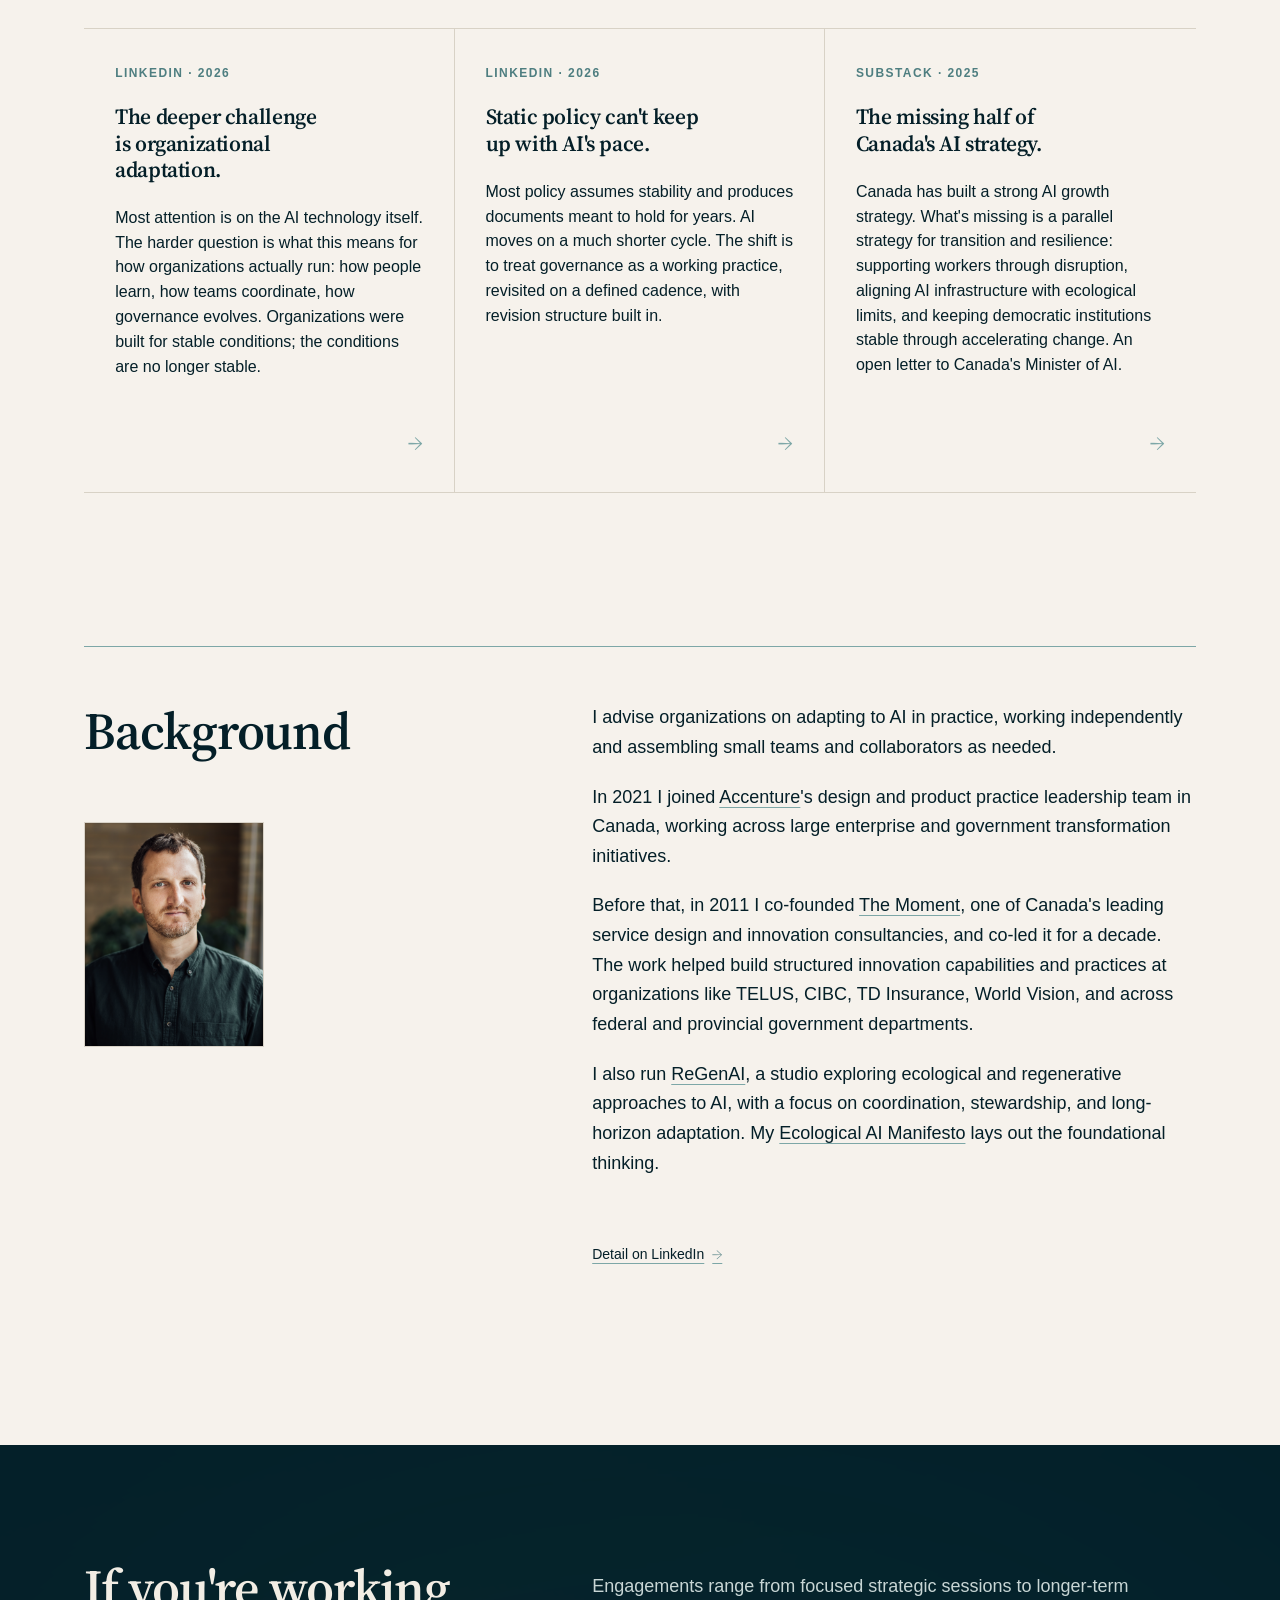
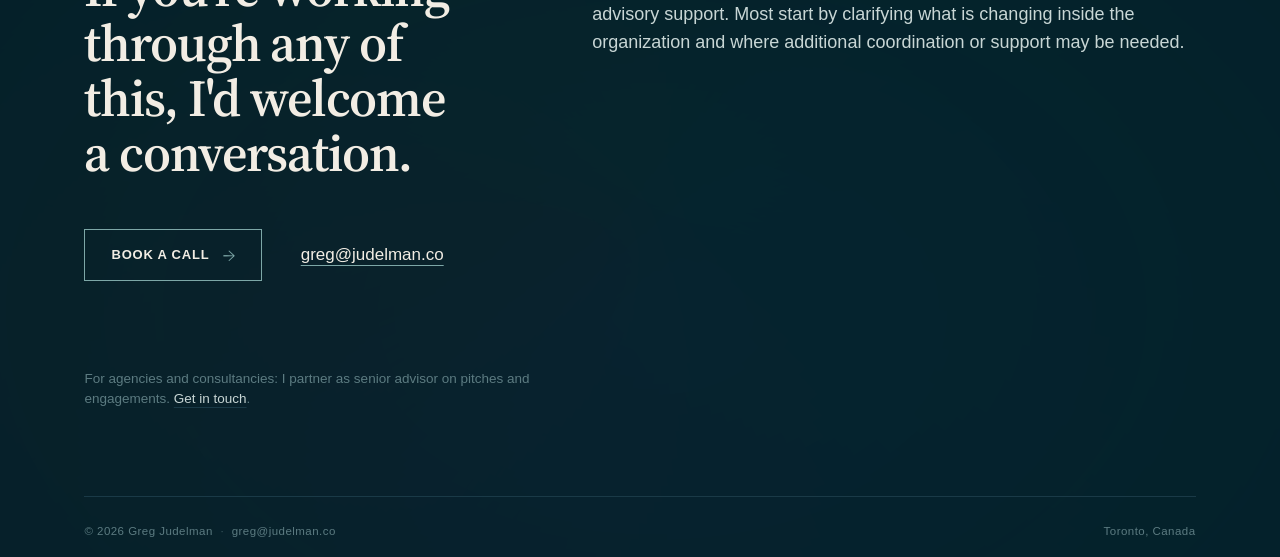
==== commit ebf15e23: "Widen shifts-lead max-width to avoid 2-word orphan on desktop" ====
--- a/index.html
+++ b/index.html
@@ -733,7 +733,7 @@
     line-height: 1.6;
     color: var(--fg-on-light-1);
     margin: clamp(20px, 2.2vw, 28px) 0 0;
-    max-width: 64ch;
+    max-width: 70ch;
     text-wrap: pretty;
   }
 
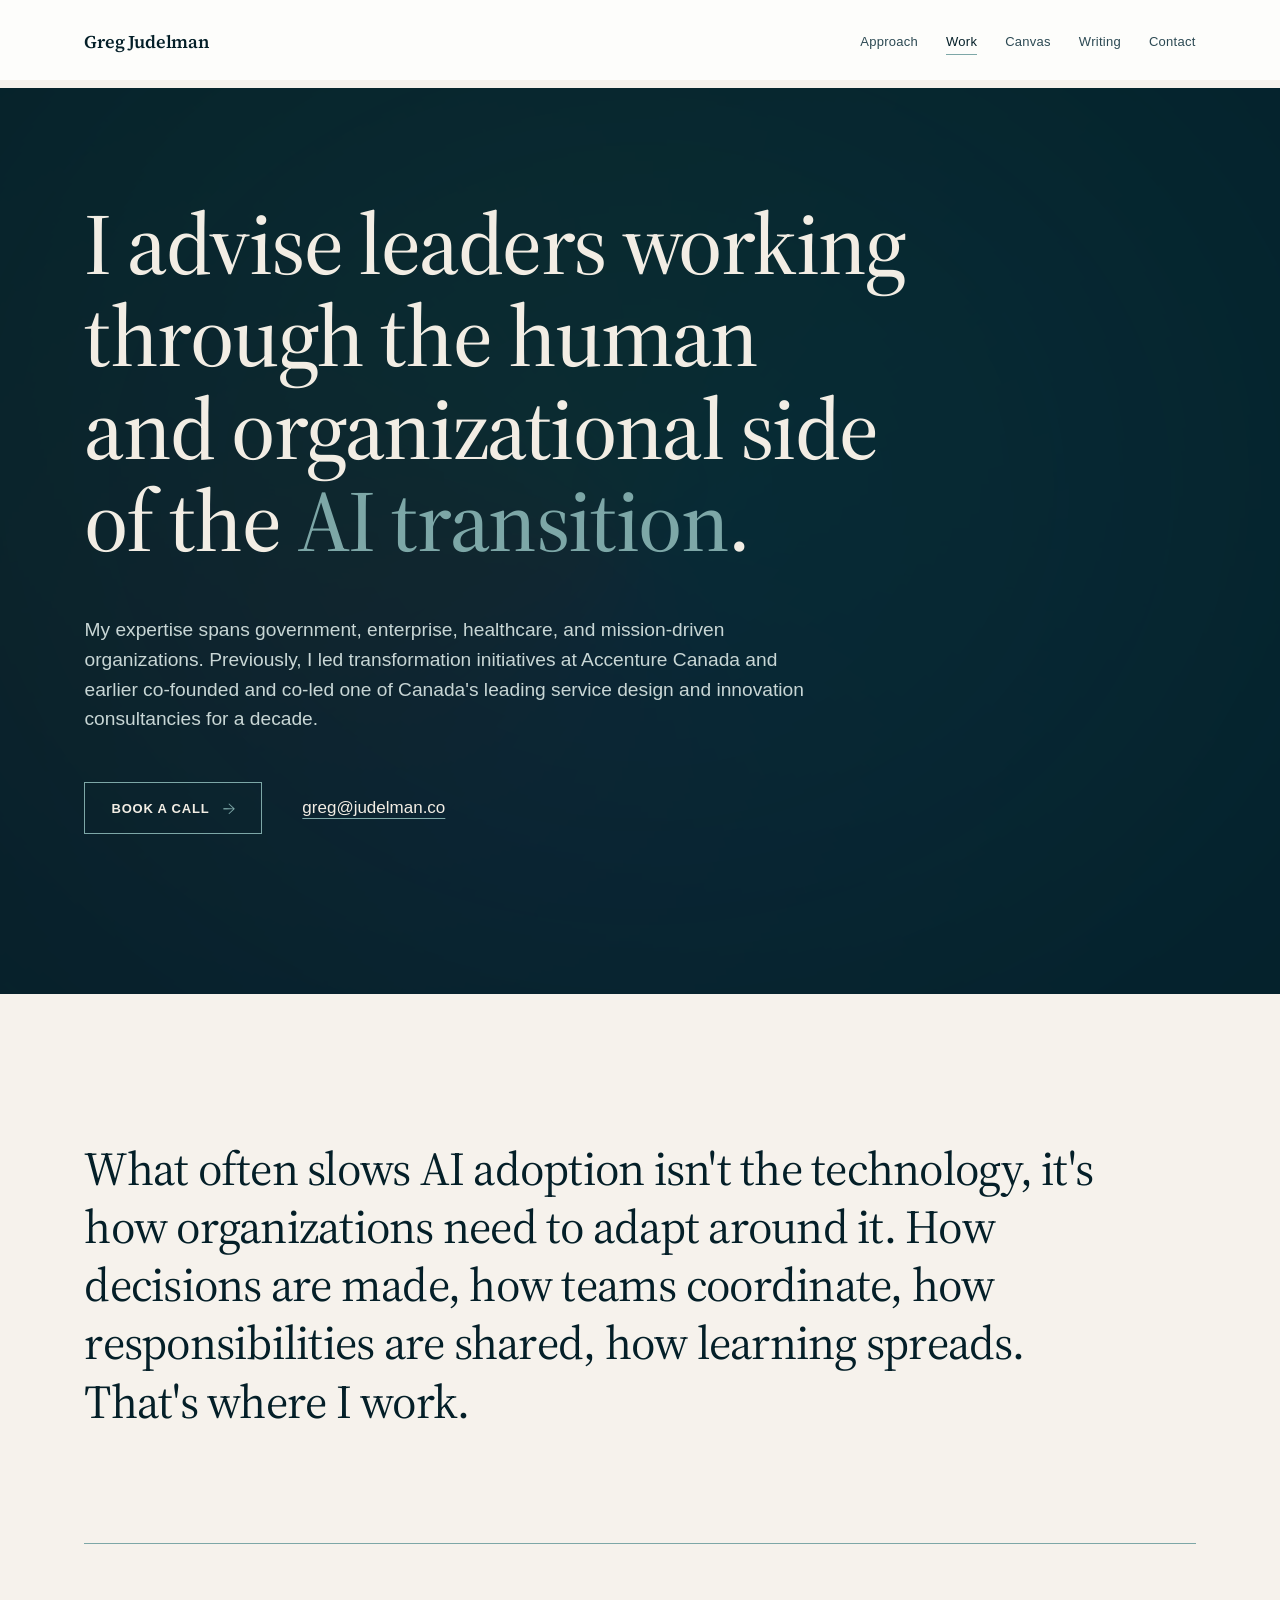
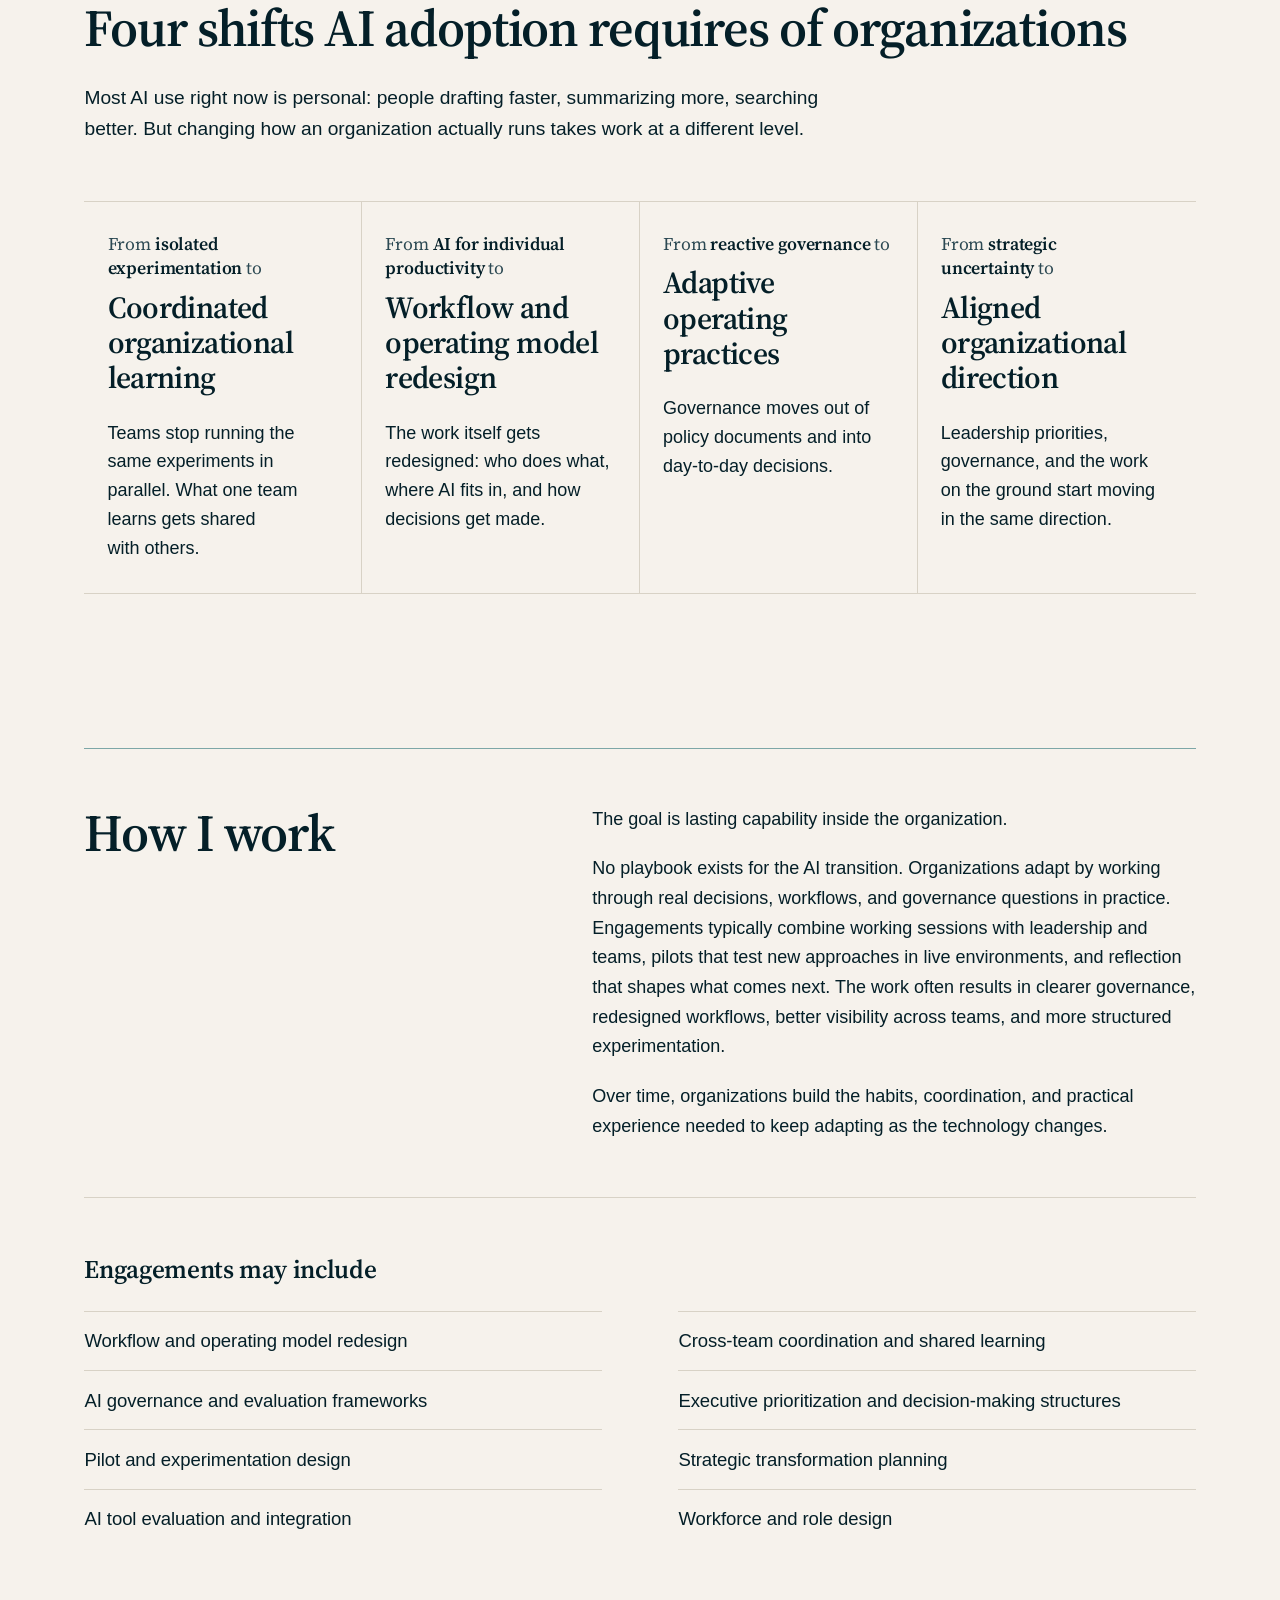
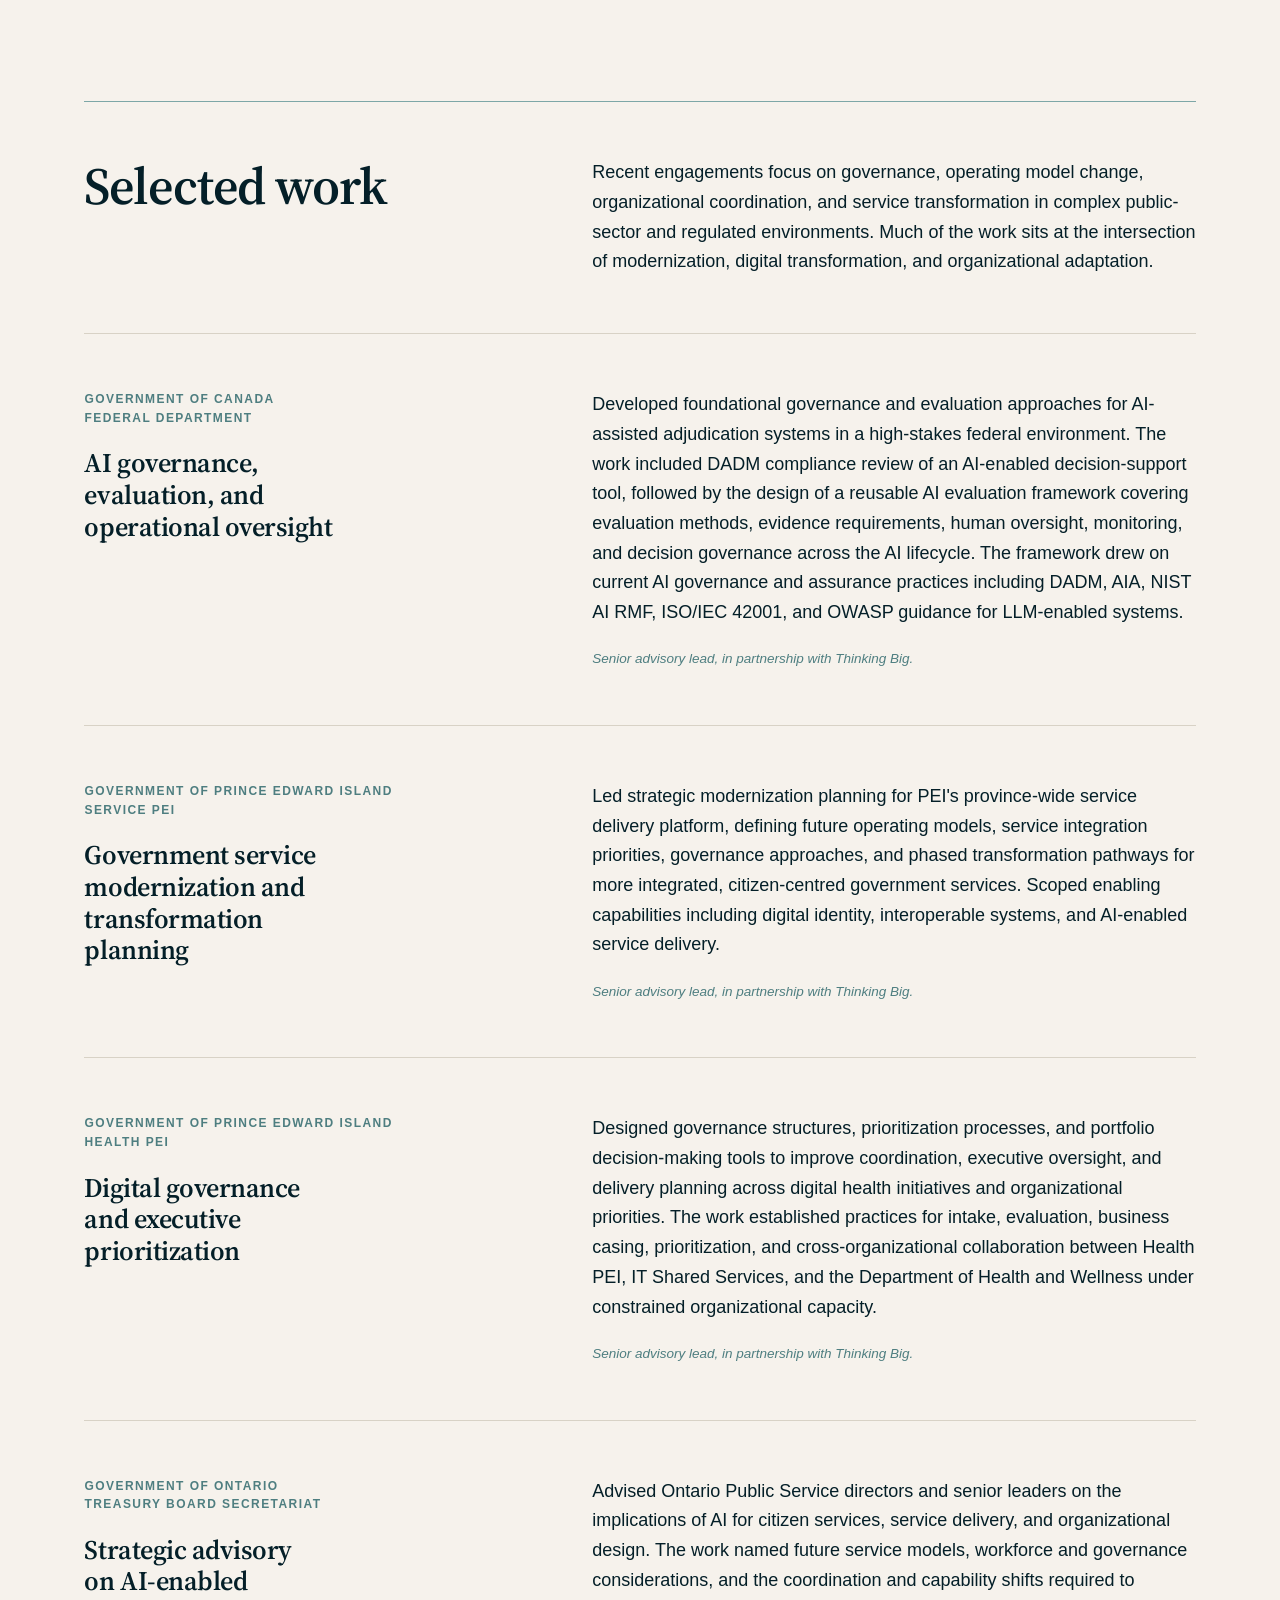
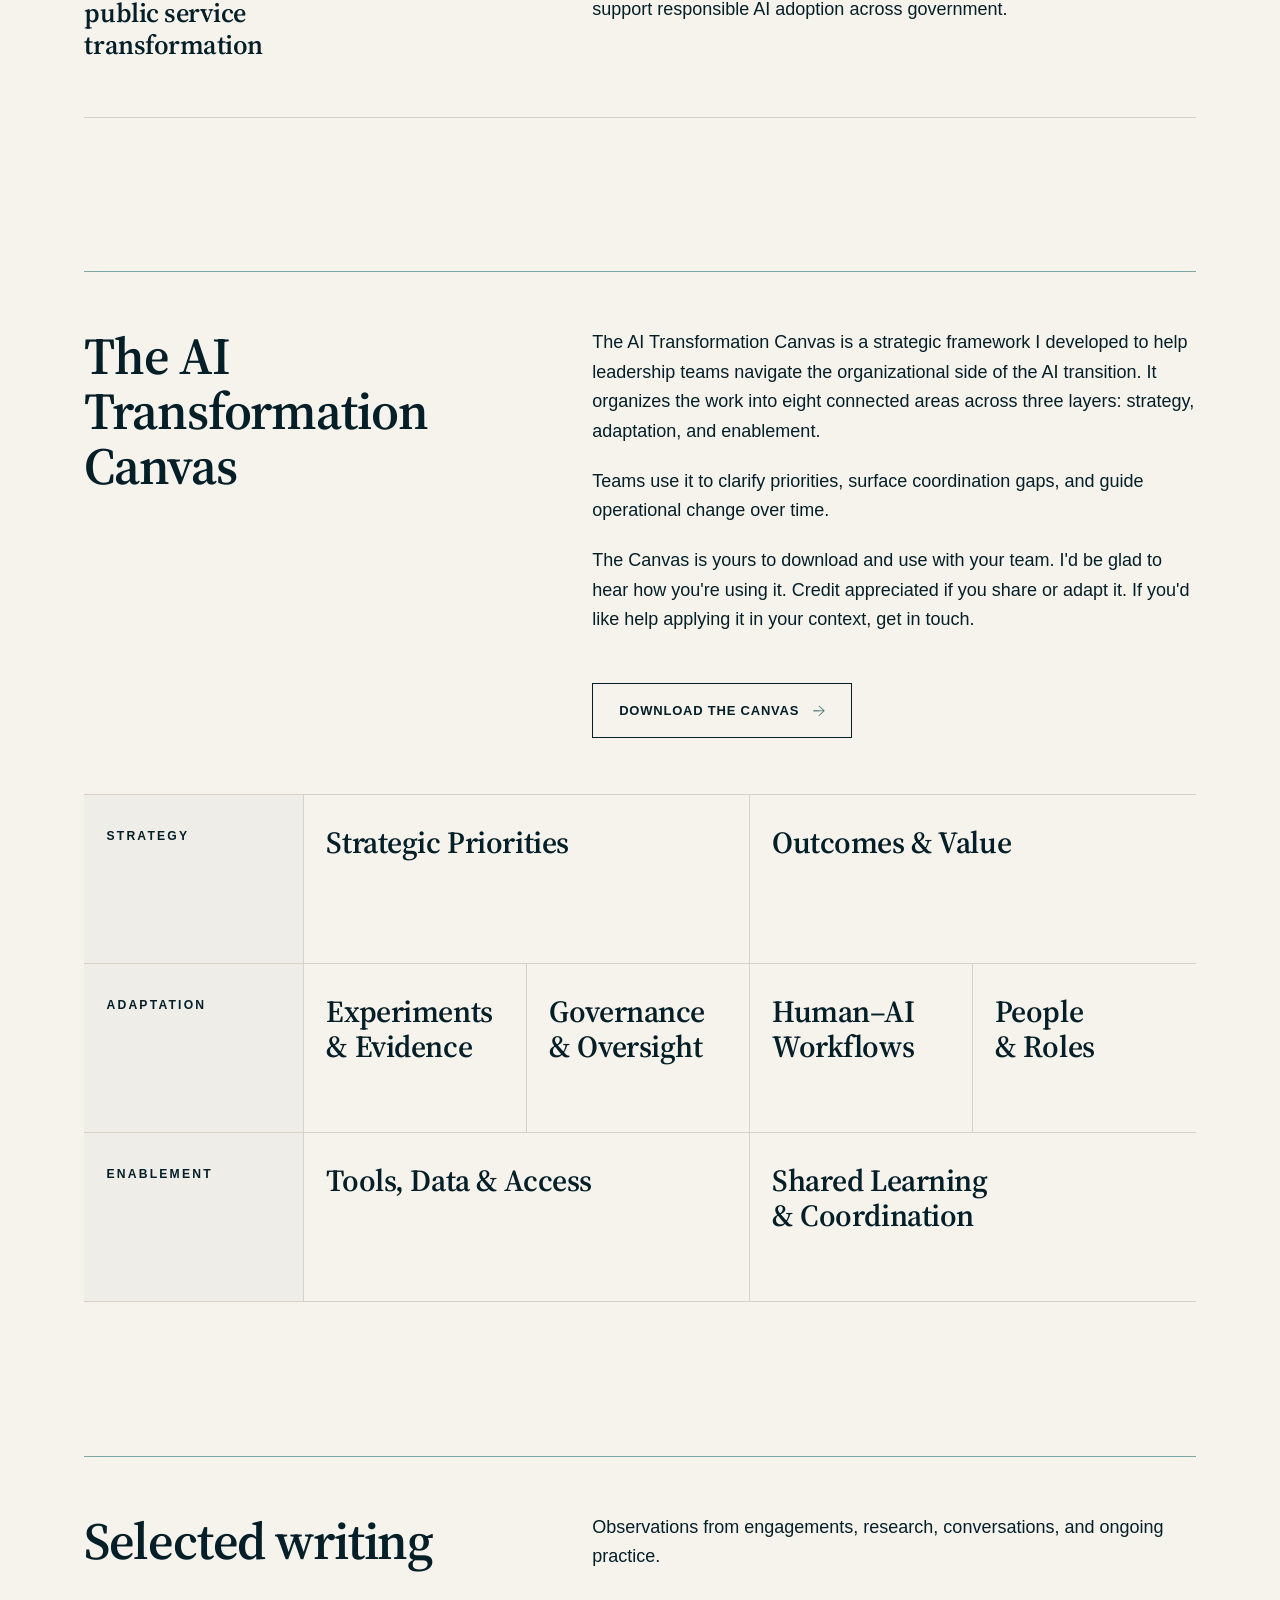
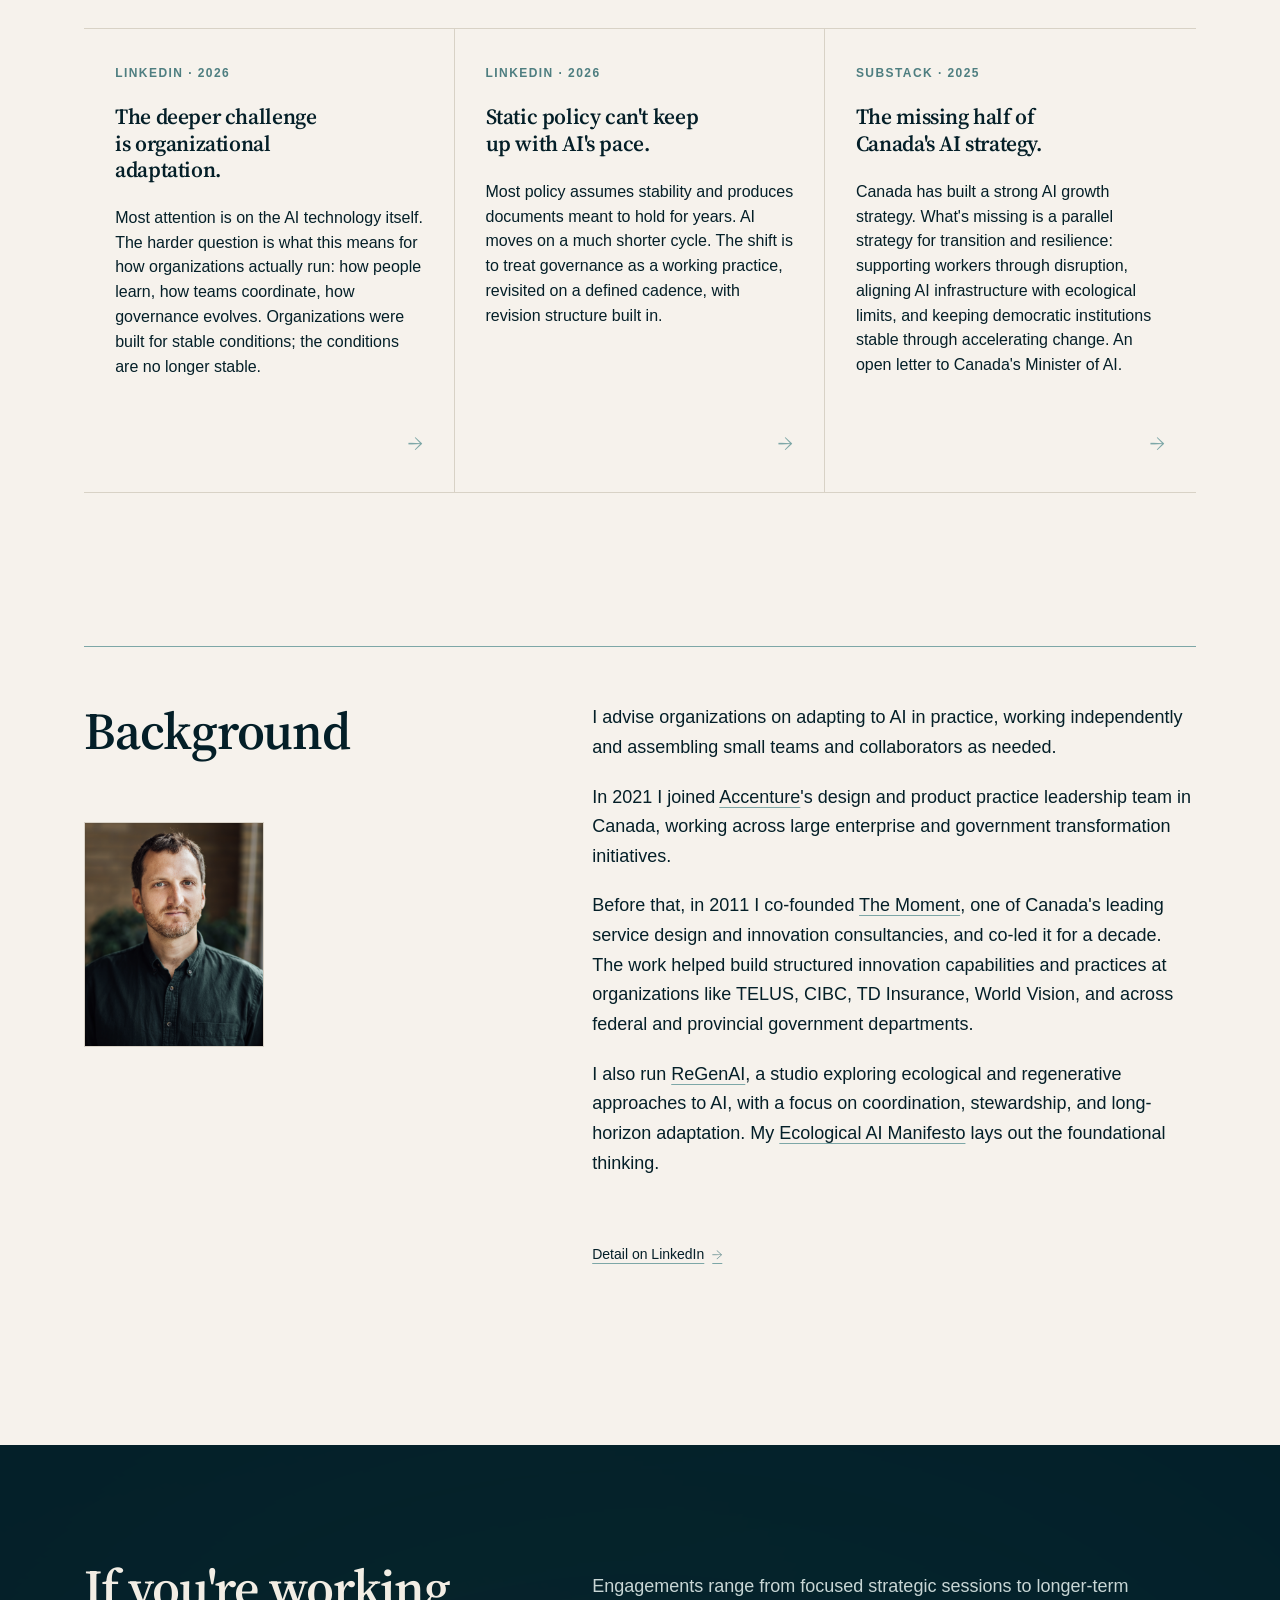
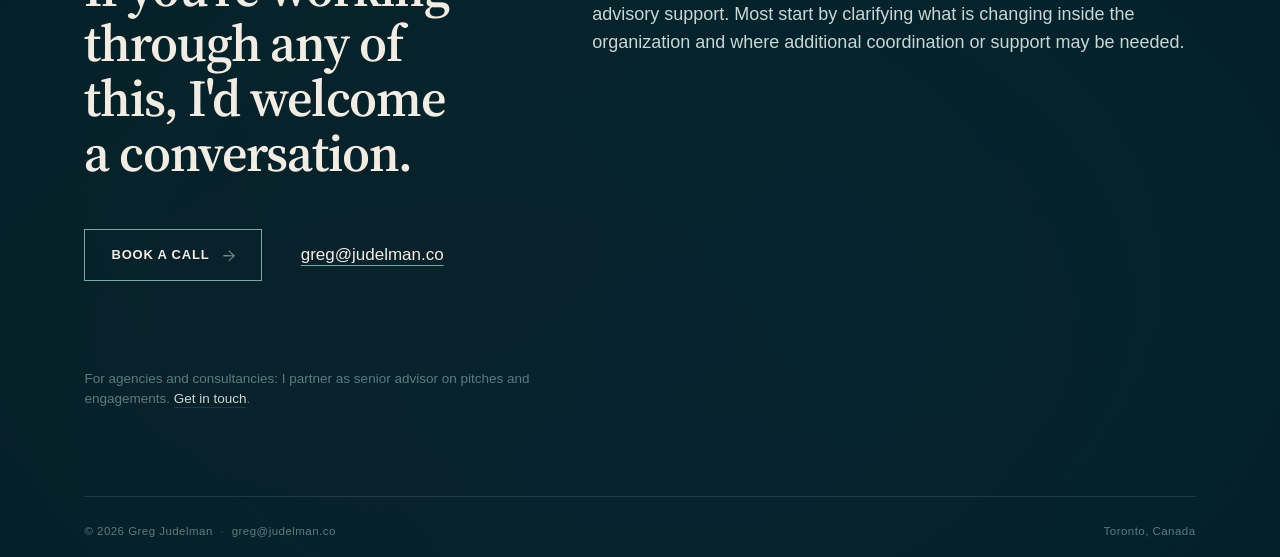
==== commit 10a01ae0: "Add tap interaction to aurora: pointerdown moves halo and swells brightness" ====
--- a/index.html
+++ b/index.html
@@ -2348,8 +2348,17 @@
       last=p; target.x=p.x; target.y=p.y;
     }
     function onLeave(){ pointing=false; last=null; }
+    function onDown(e){
+      pointing=true; intro=false;
+      var p=localPt(e);
+      act=Math.min(1, act+0.5);
+      last=p; target.x=p.x; target.y=p.y;
+    }
     band.addEventListener('pointermove', onMove);
+    band.addEventListener('pointerdown', onDown);
     band.addEventListener('pointerleave', onLeave);
+    band.addEventListener('pointerup', onLeave);
+    band.addEventListener('pointercancel', onLeave);
 
     var raf=0, t0=performance.now(), running=false;
     function frame(now){
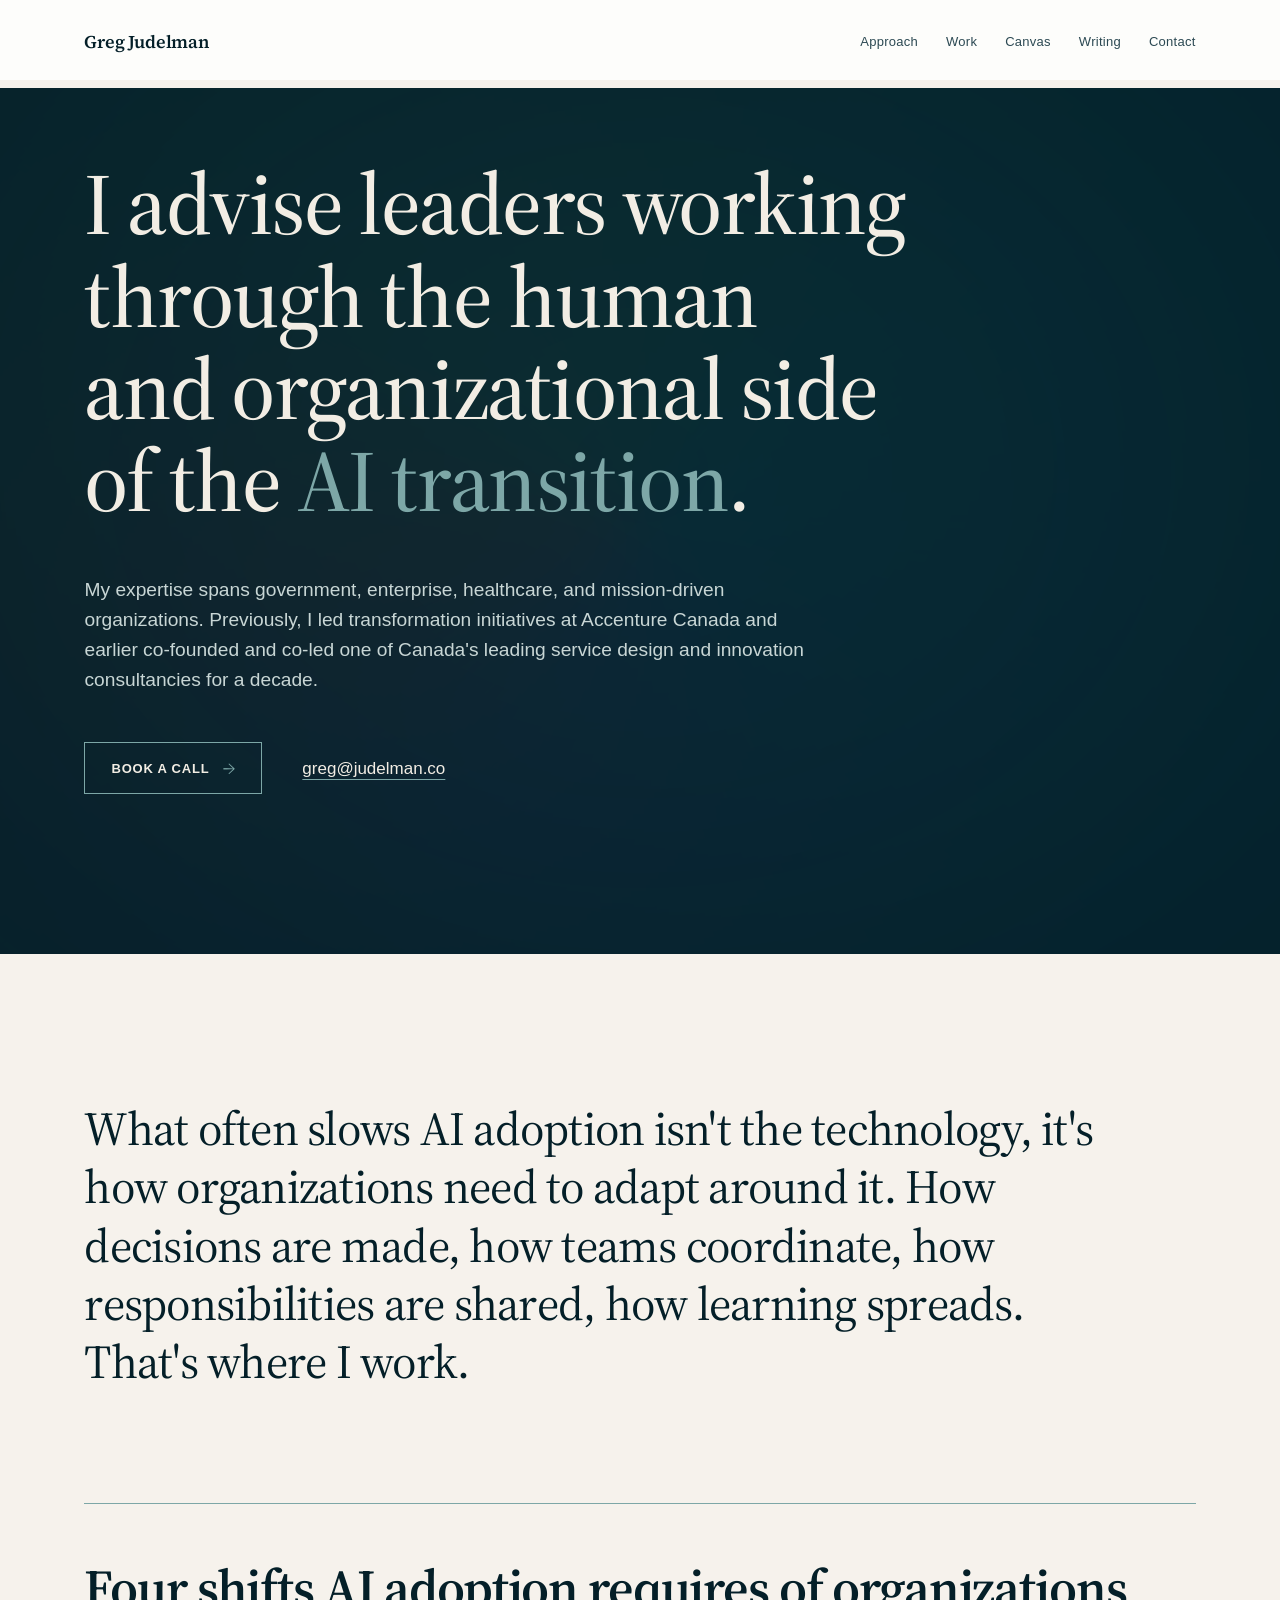
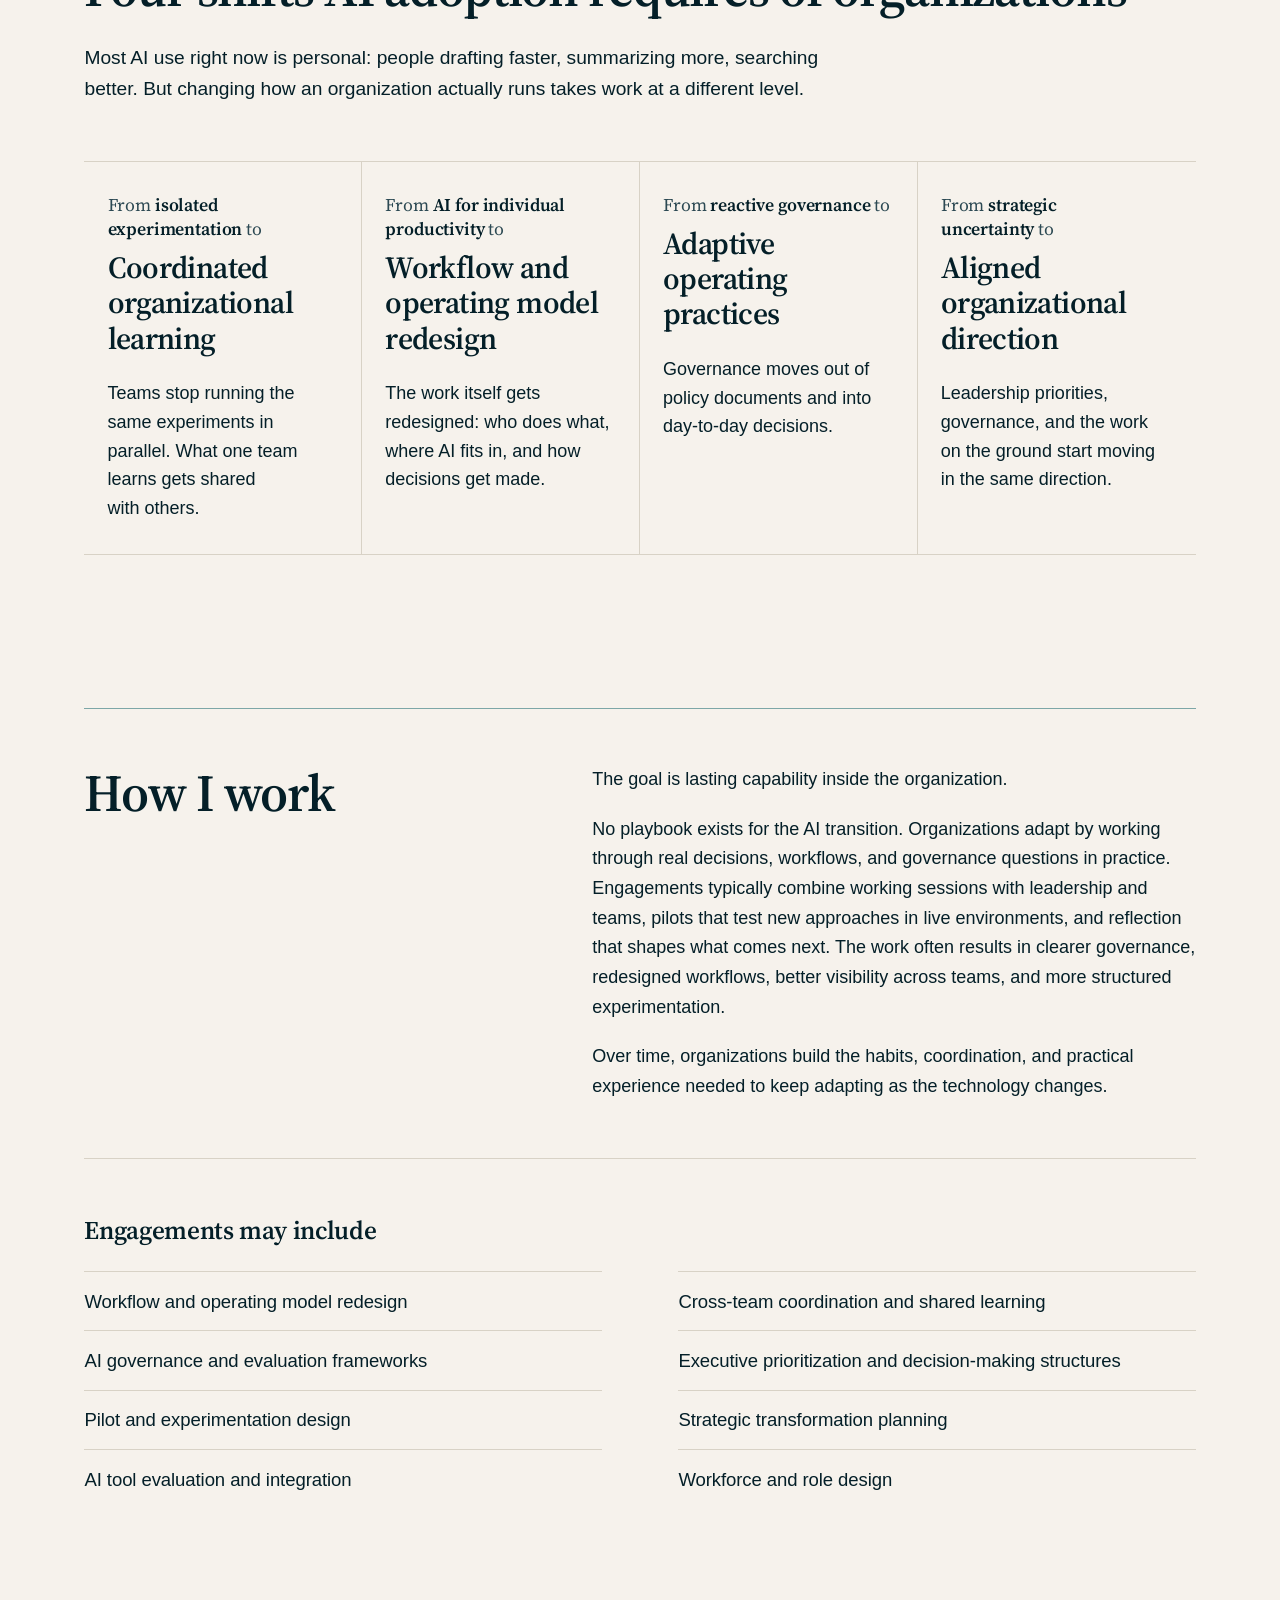
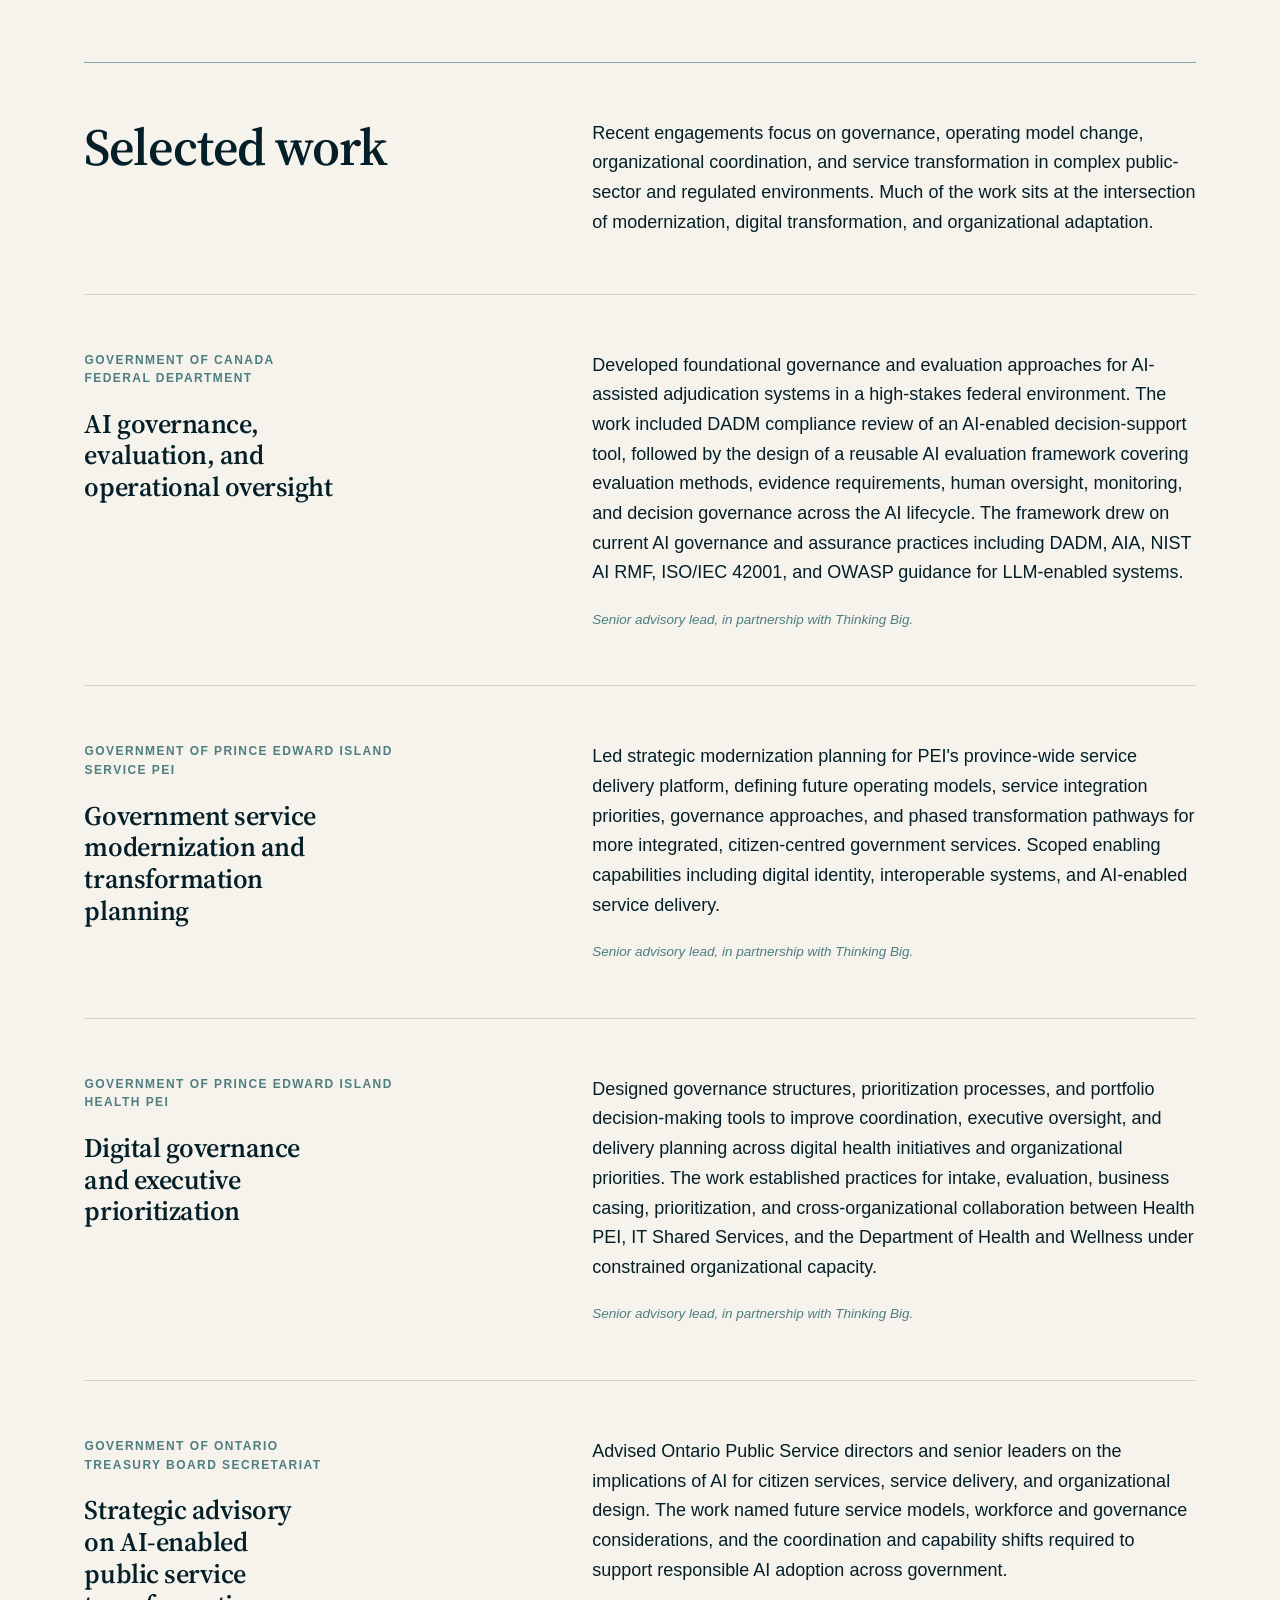
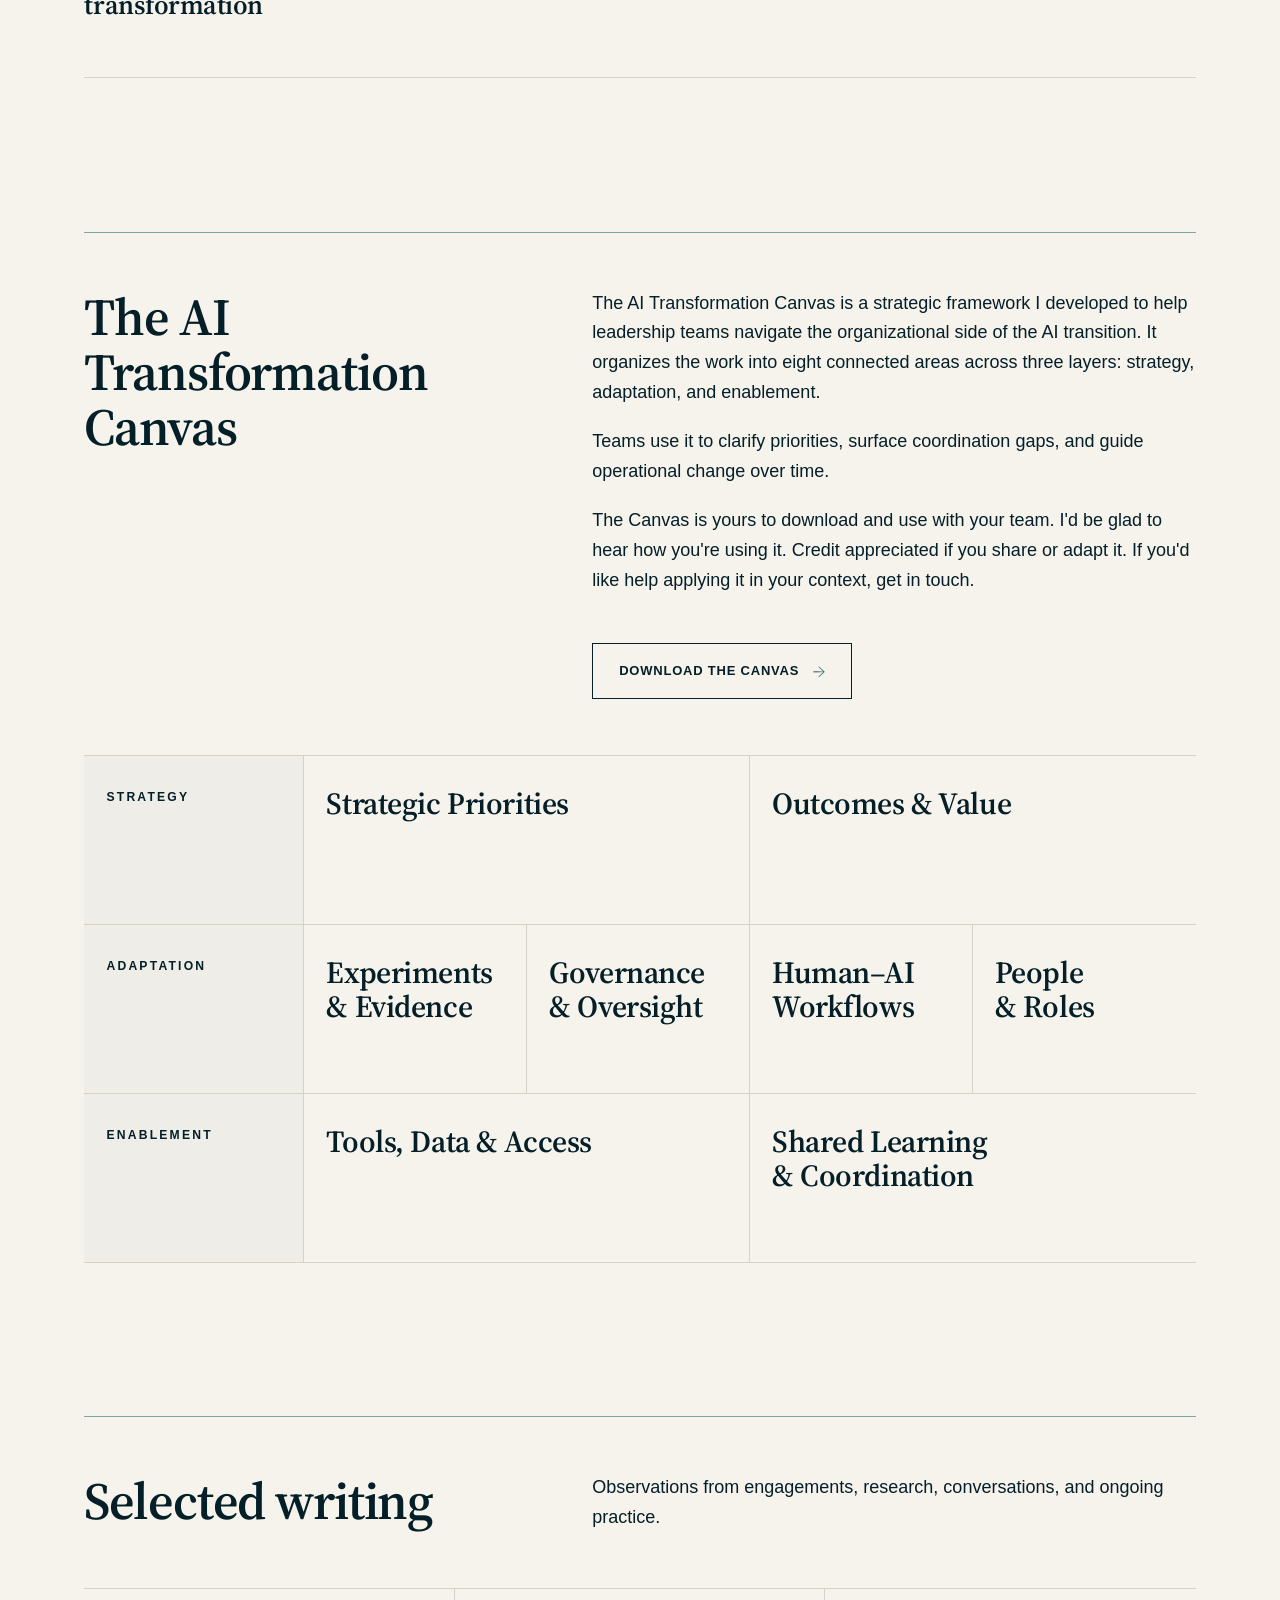
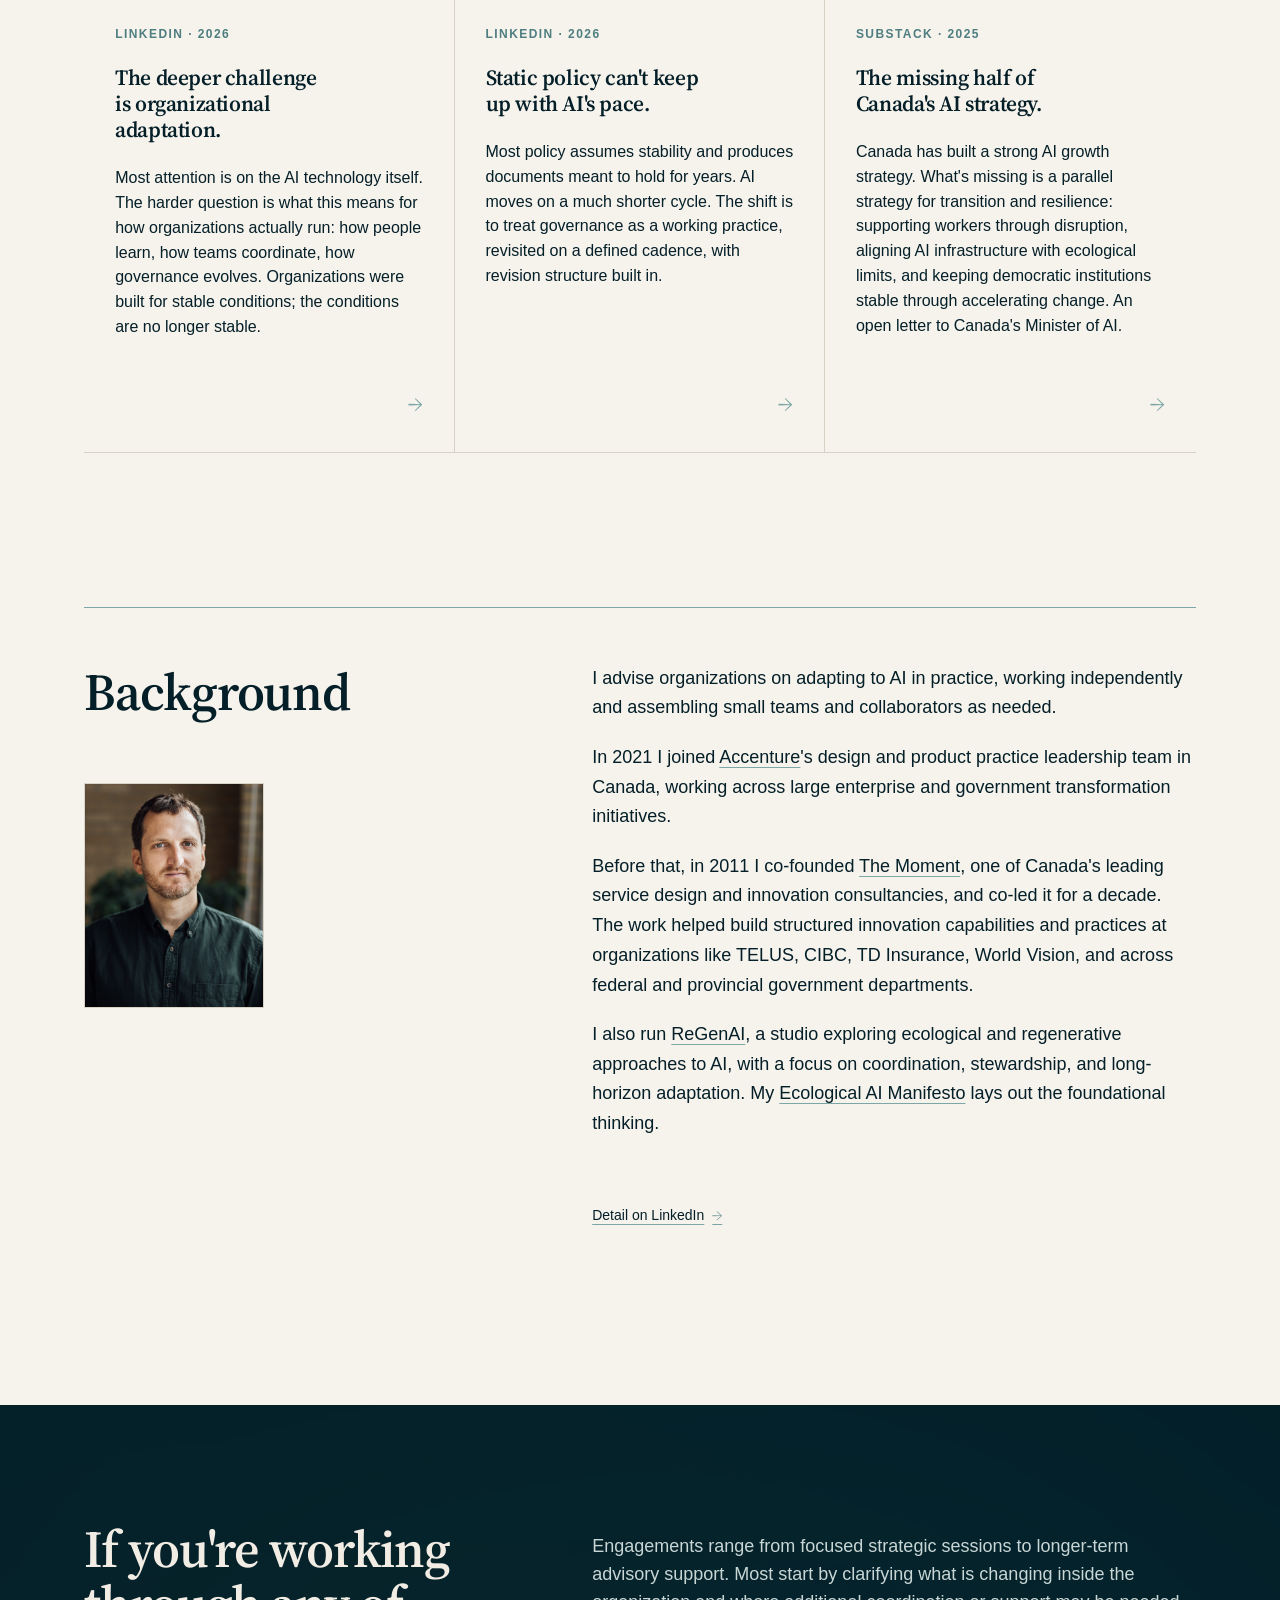
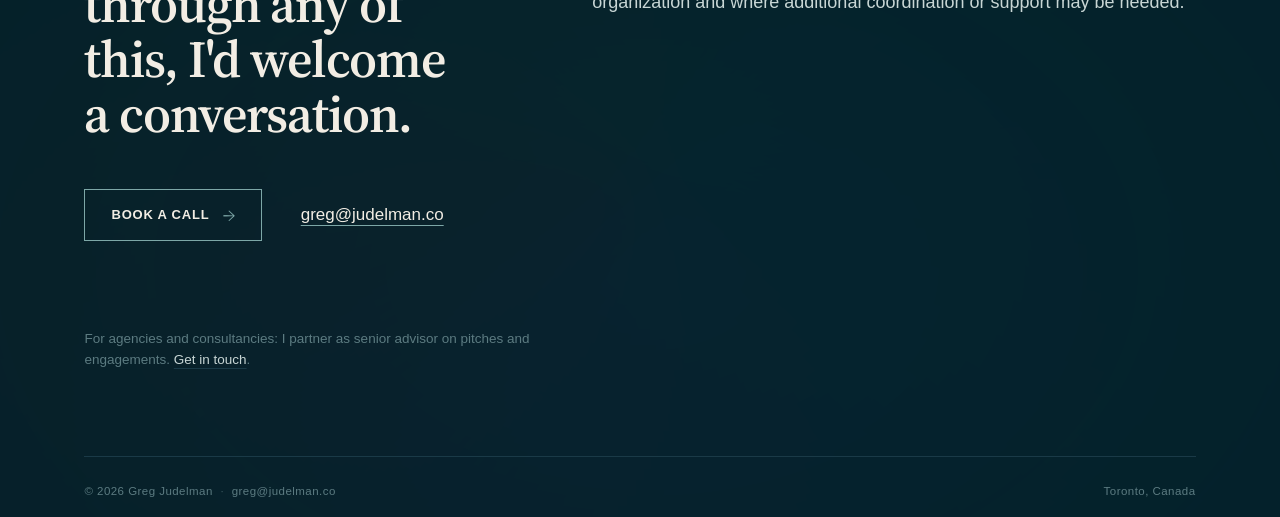
==== commit a367e74d: "Tighten hero top padding to land content above fold" ====
--- a/index.html
+++ b/index.html
@@ -377,7 +377,7 @@
     margin: 0 auto;
     display:grid;
     grid-template-columns: minmax(0, 12fr);
-    padding: clamp(42px, 9vw, 110px) var(--rail-x) clamp(96px, 13vw, 160px);
+    padding: clamp(38px, 5.5vw, 71px) var(--rail-x) clamp(96px, 13vw, 160px);
     position: relative;
     z-index: 1;
   }
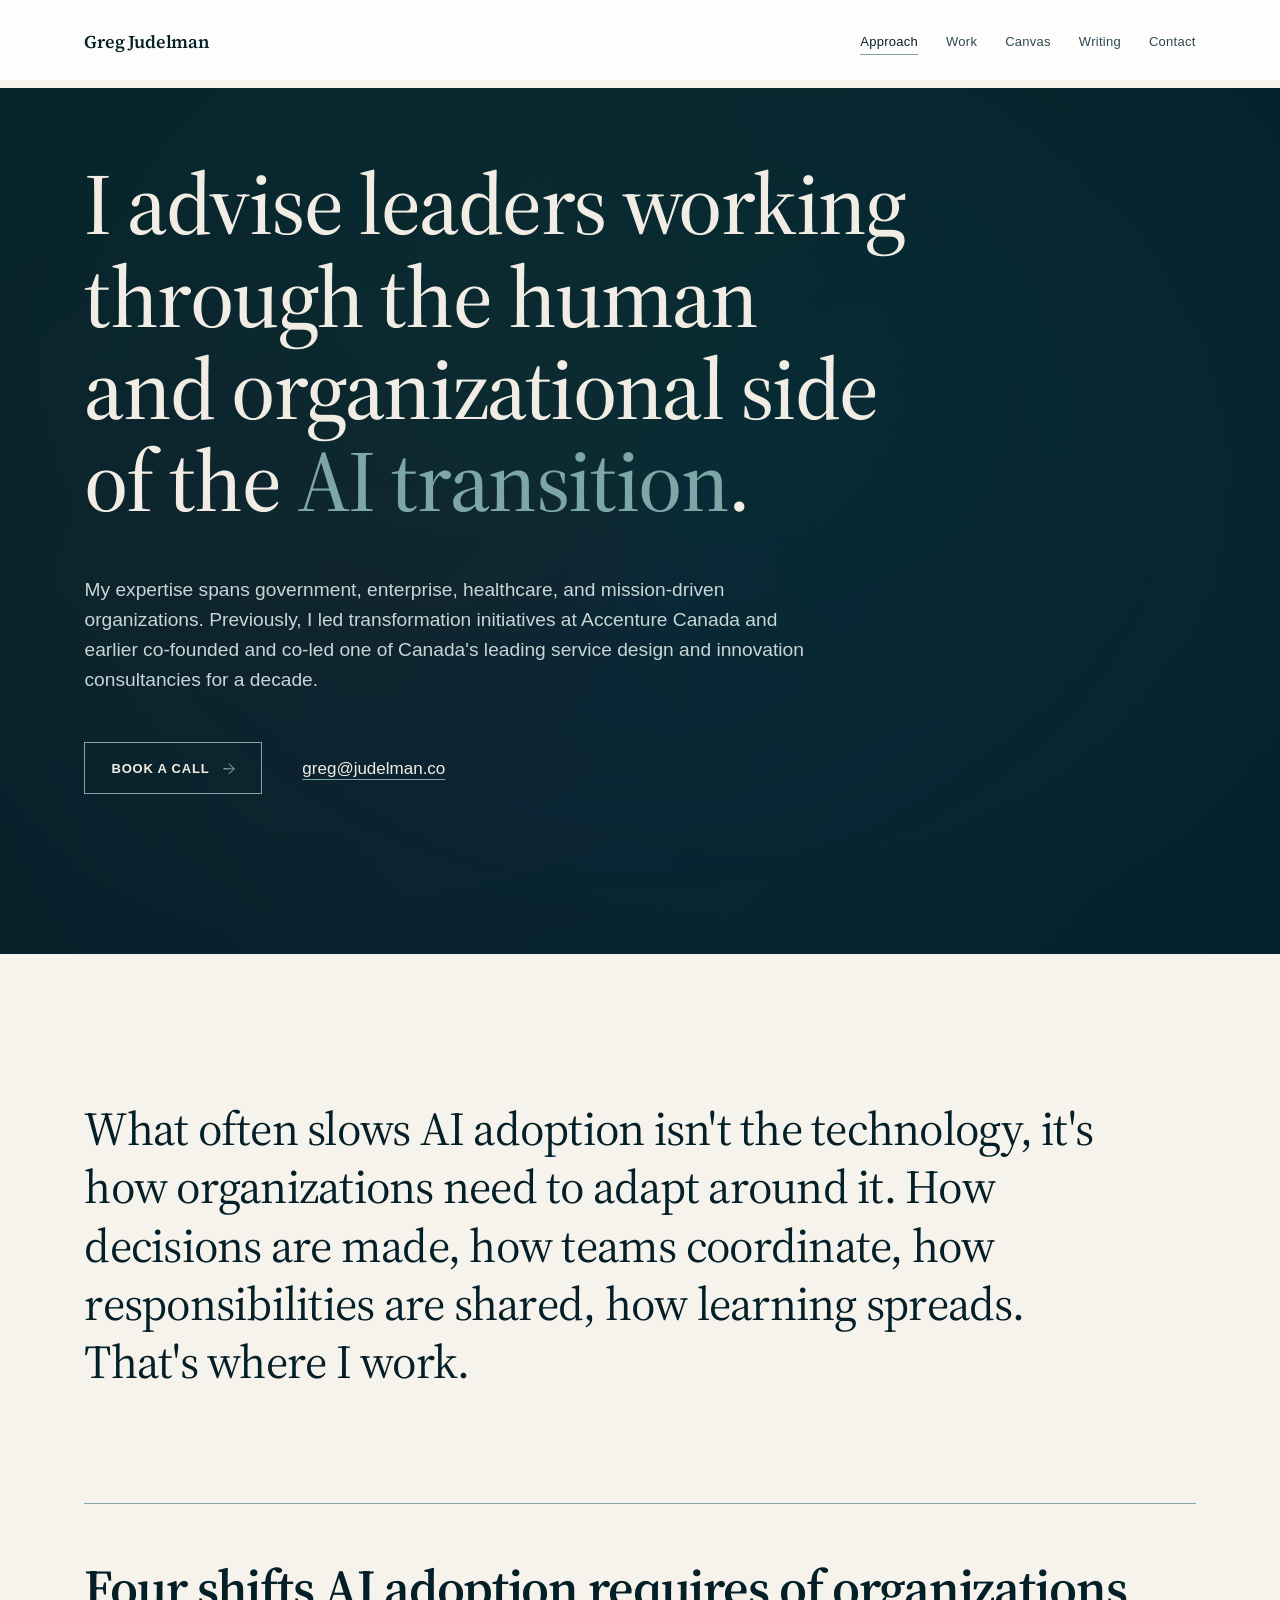
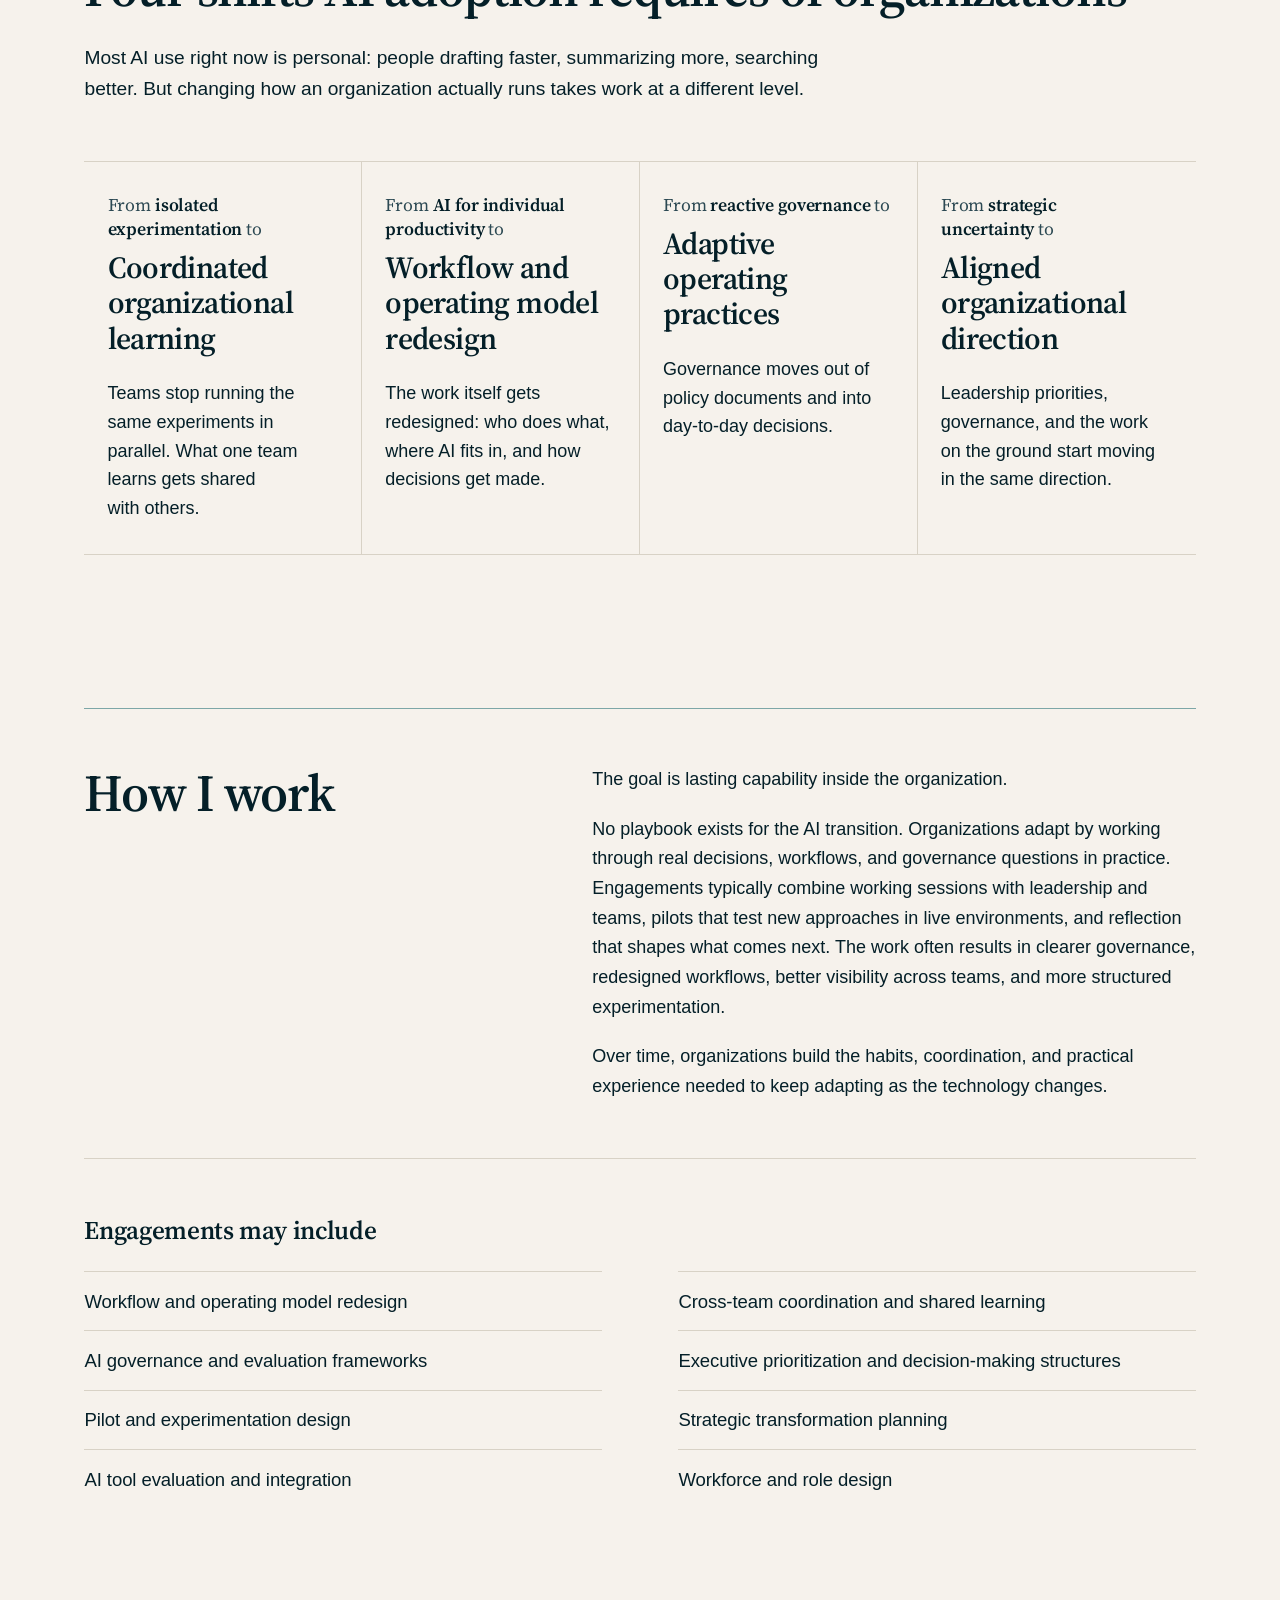
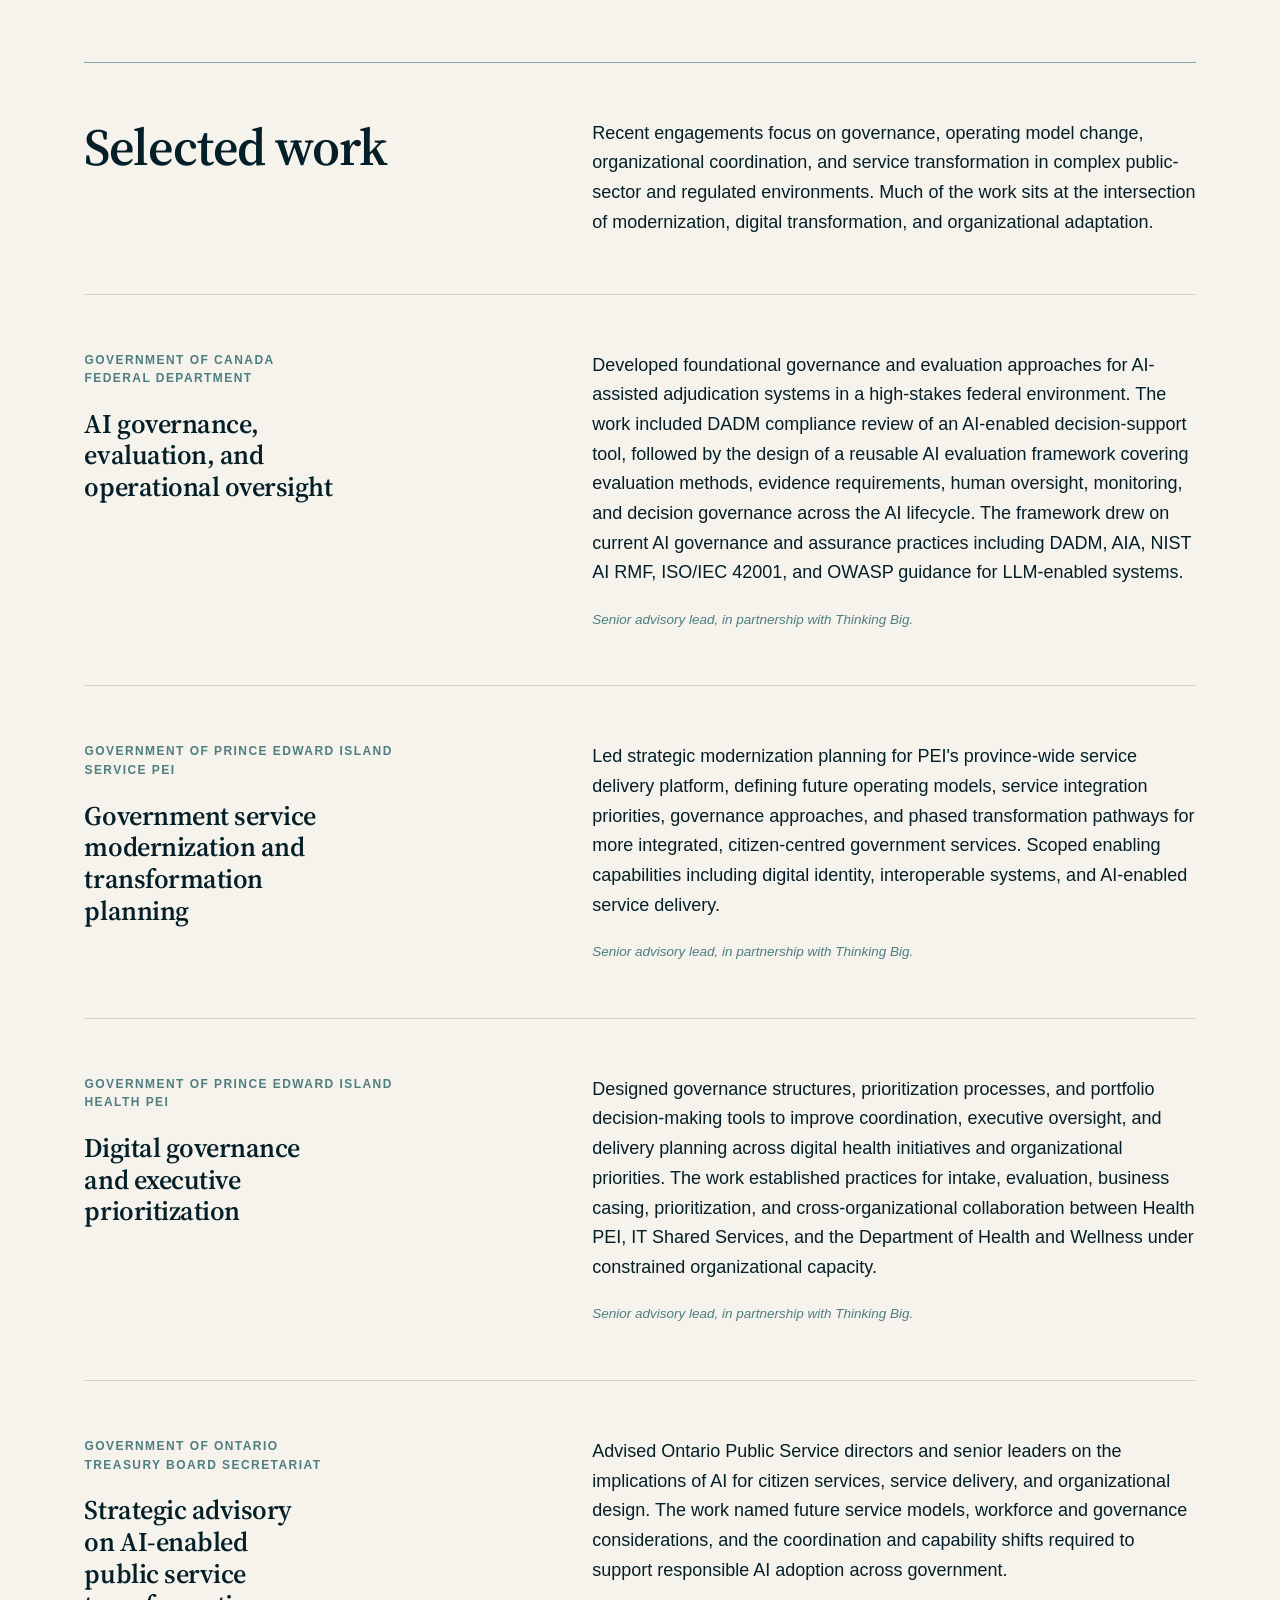
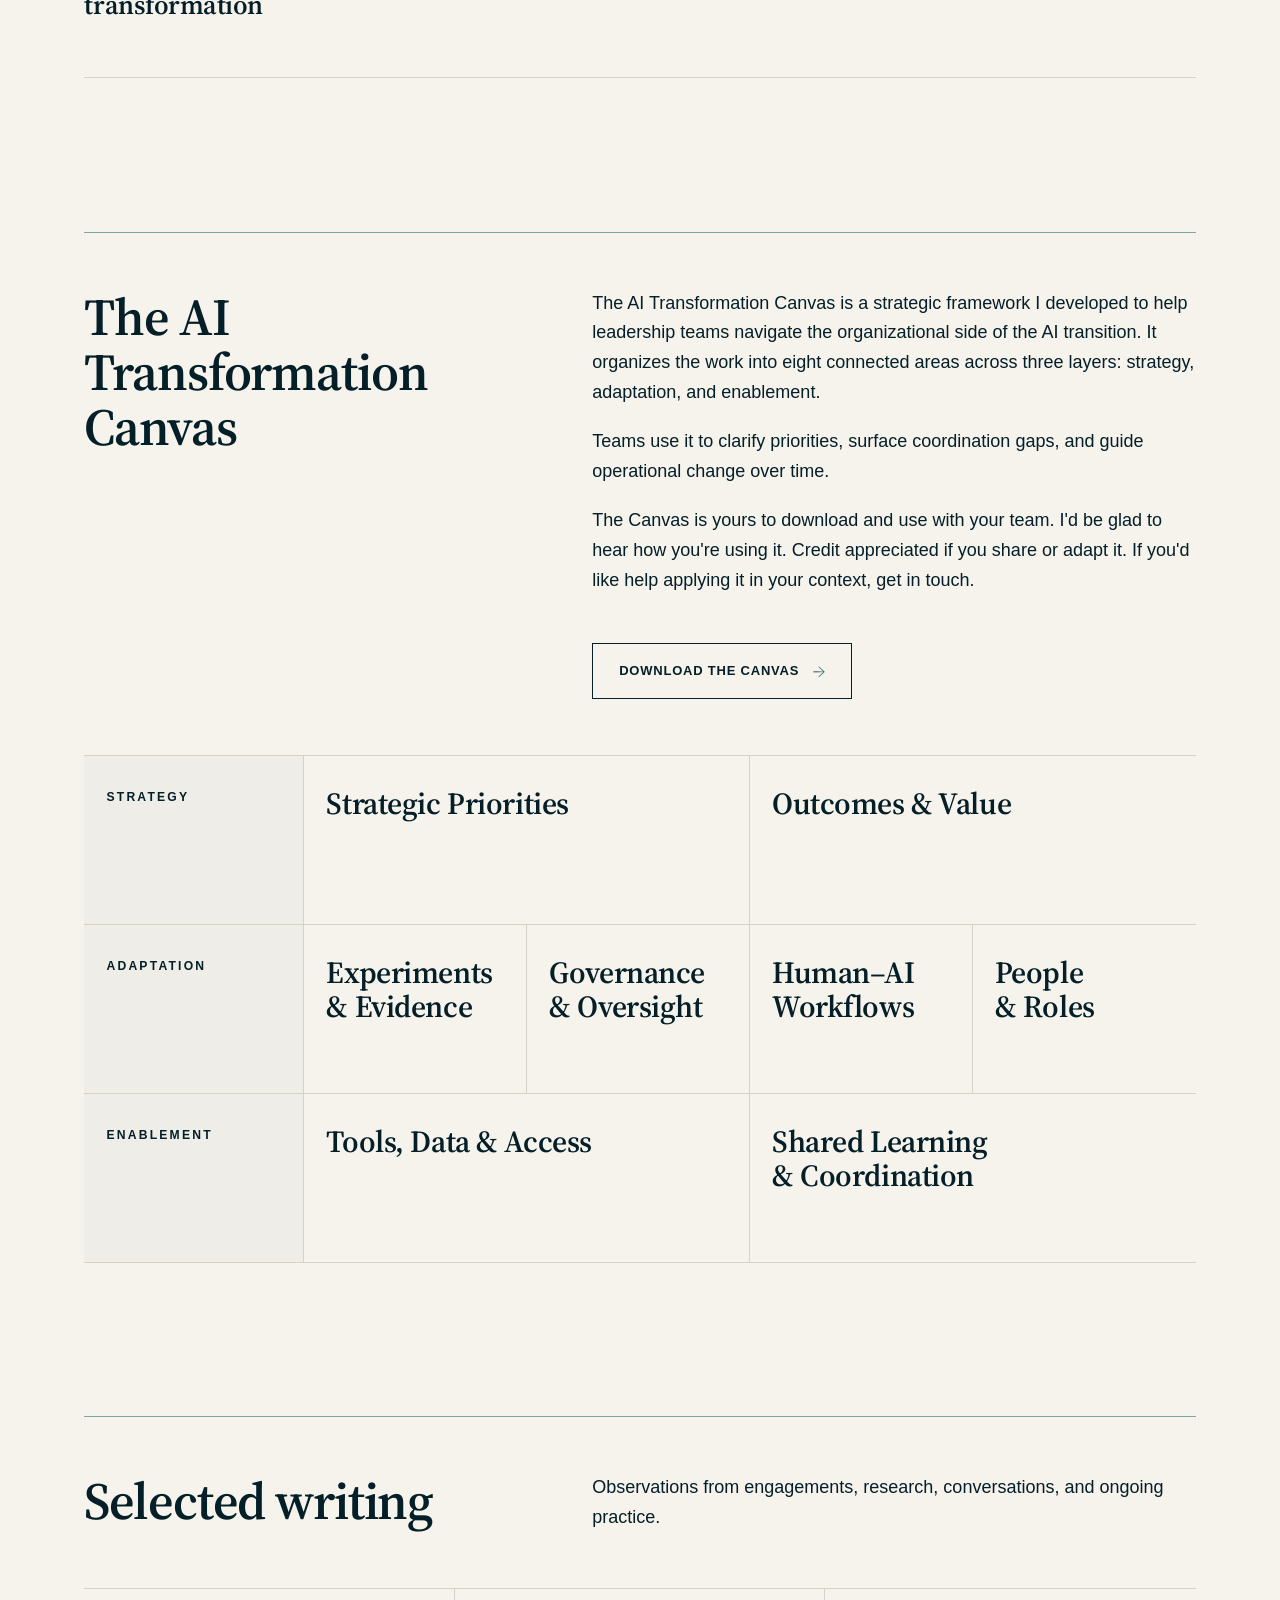
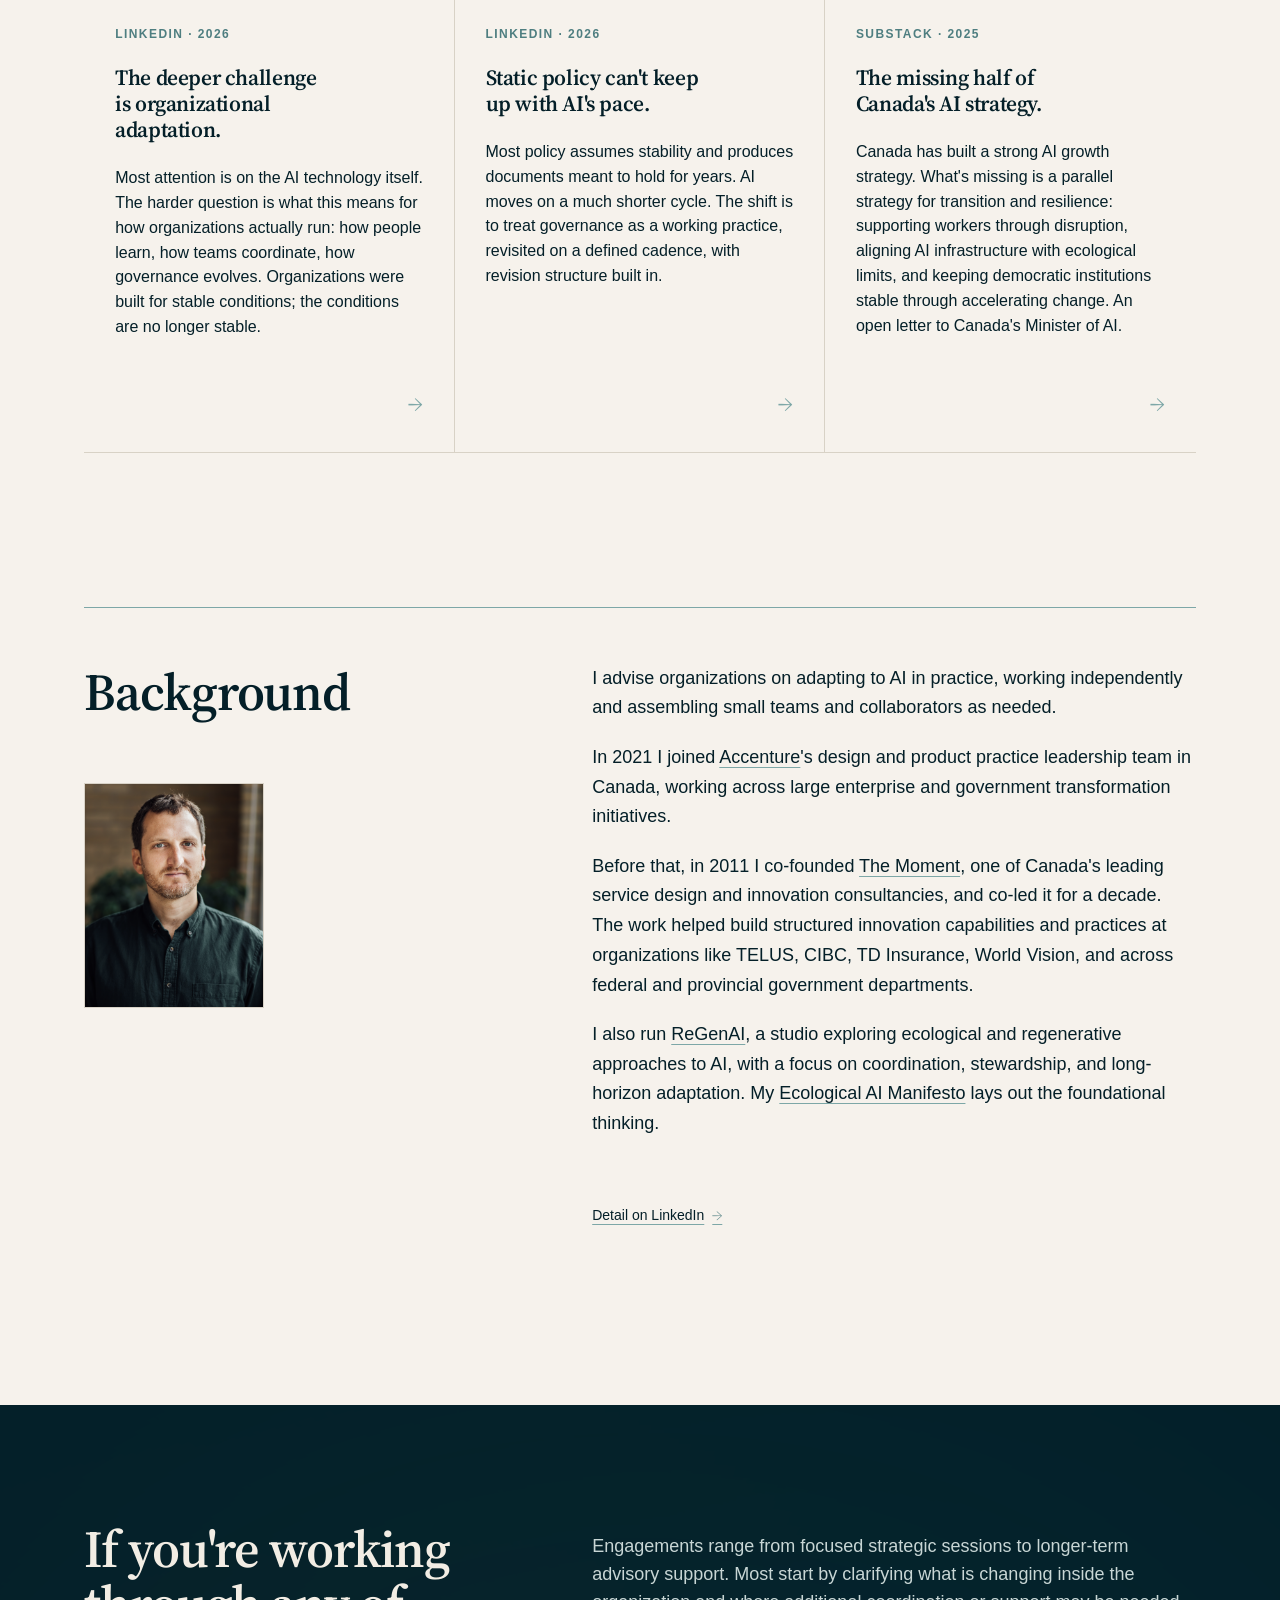
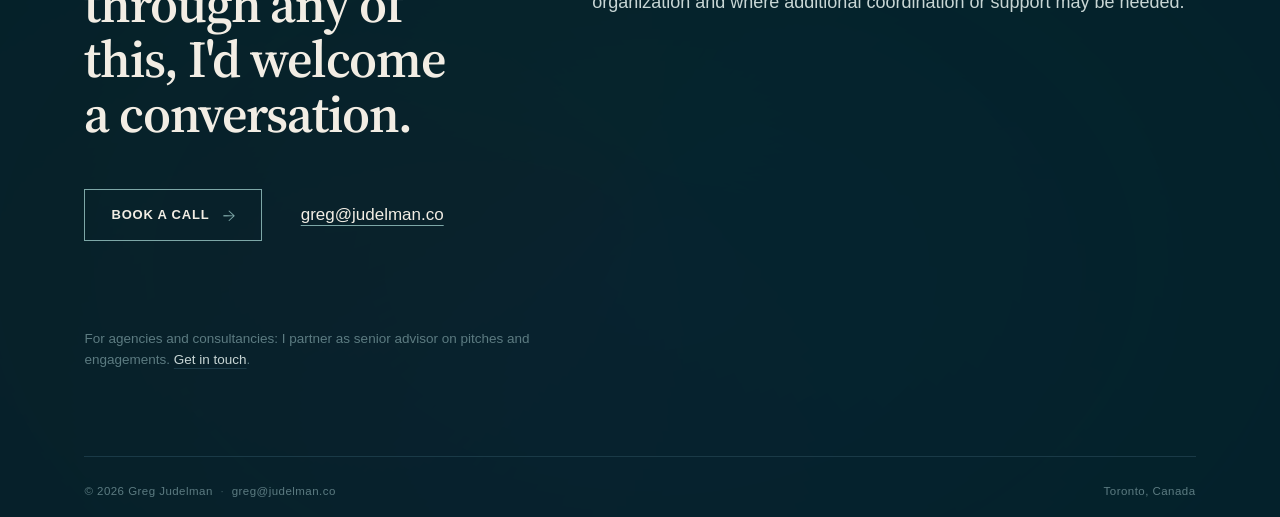
==== commit f166ac26: "Fix aurora blur bleed into nav: add clip-path:inset(0) to hero-wrap" ====
--- a/index.html
+++ b/index.html
@@ -371,6 +371,7 @@
     padding: 0;
     position: relative;
     overflow: hidden;
+    clip-path: inset(0);
   }
   .hero{
     max-width: 1440px;
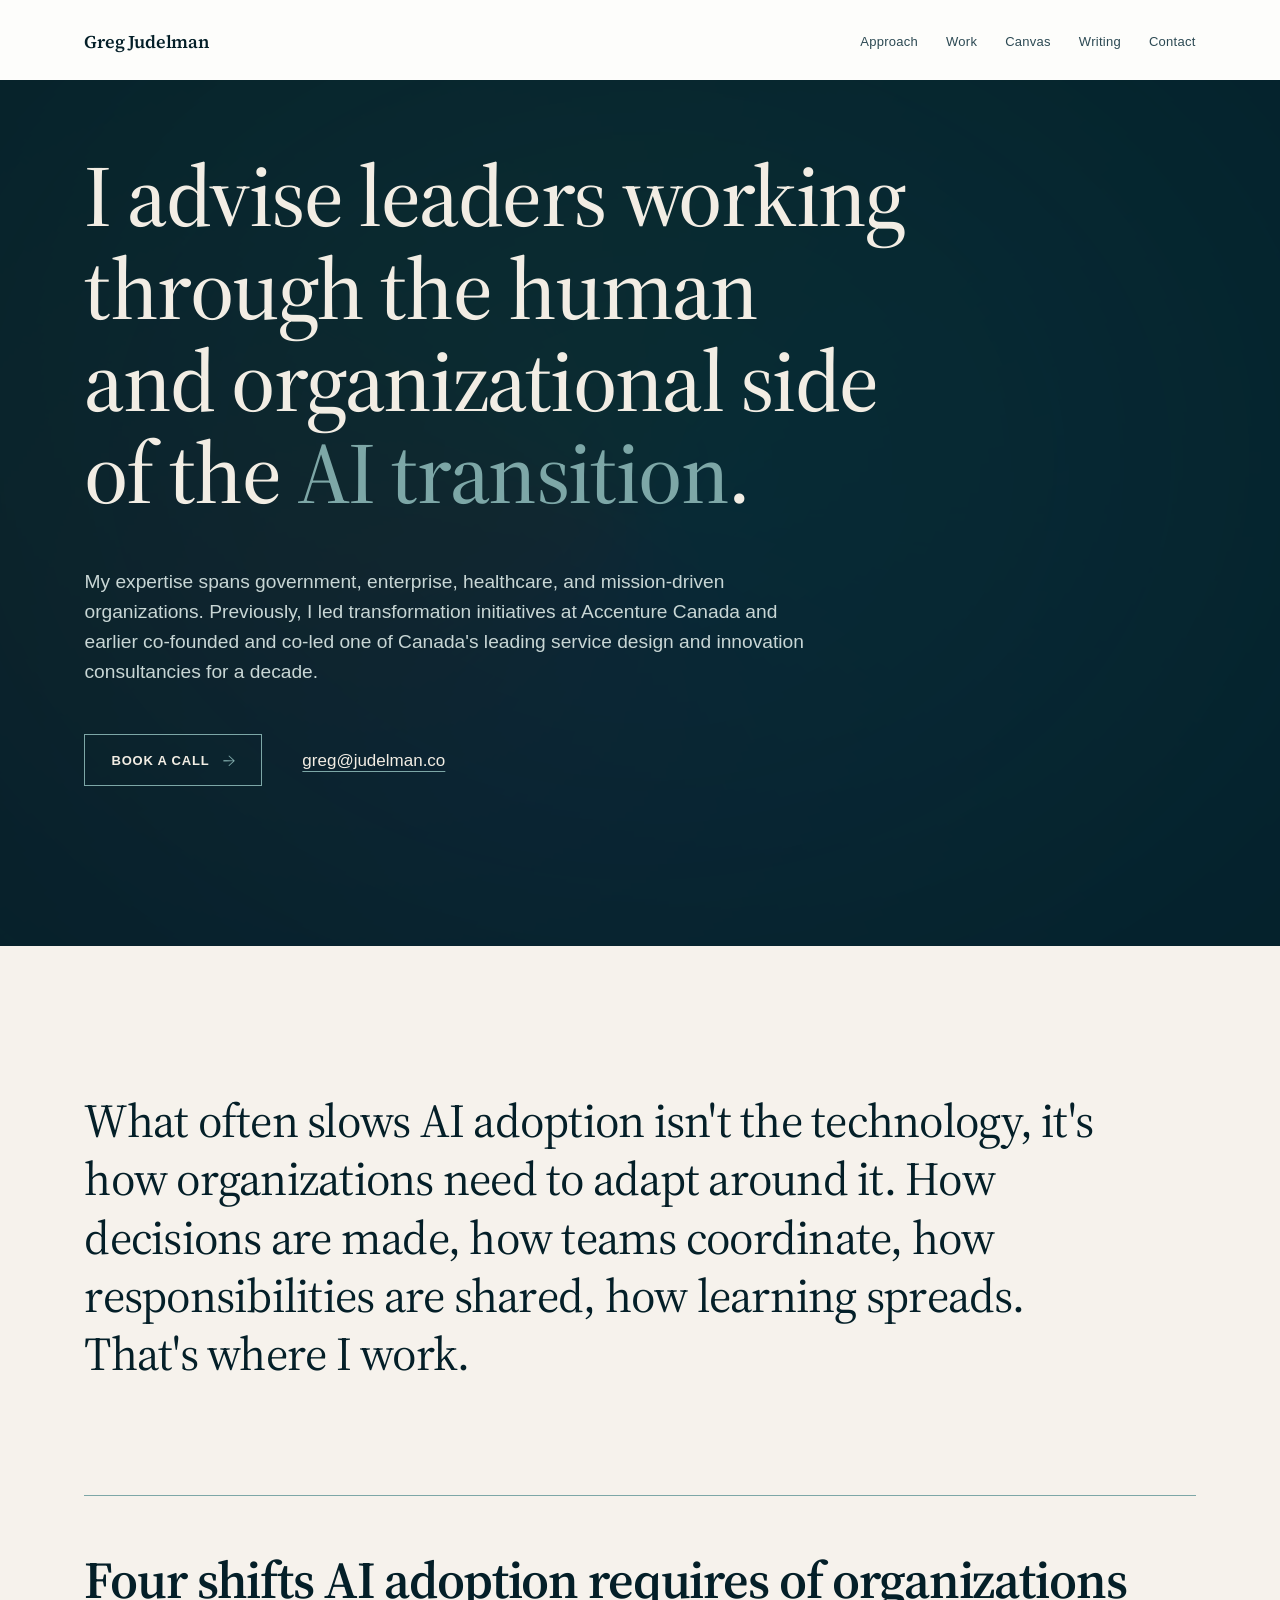
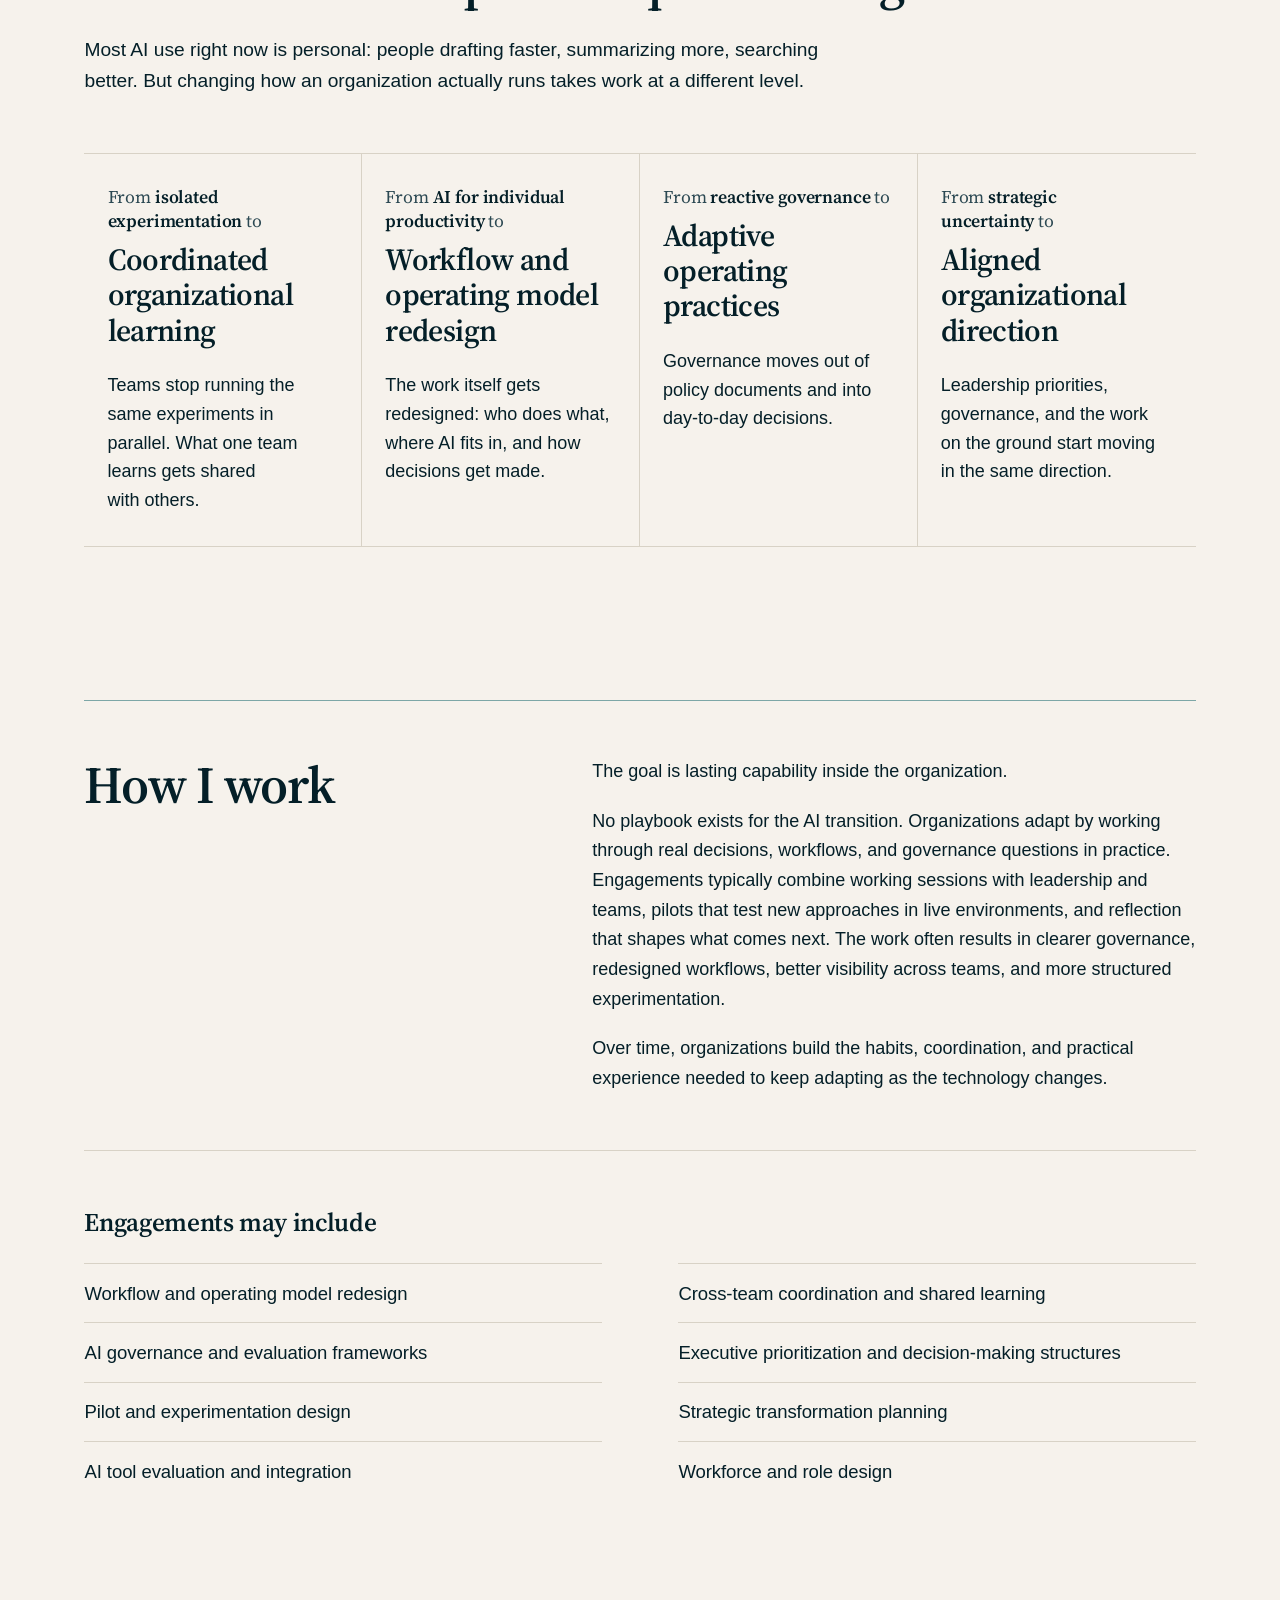
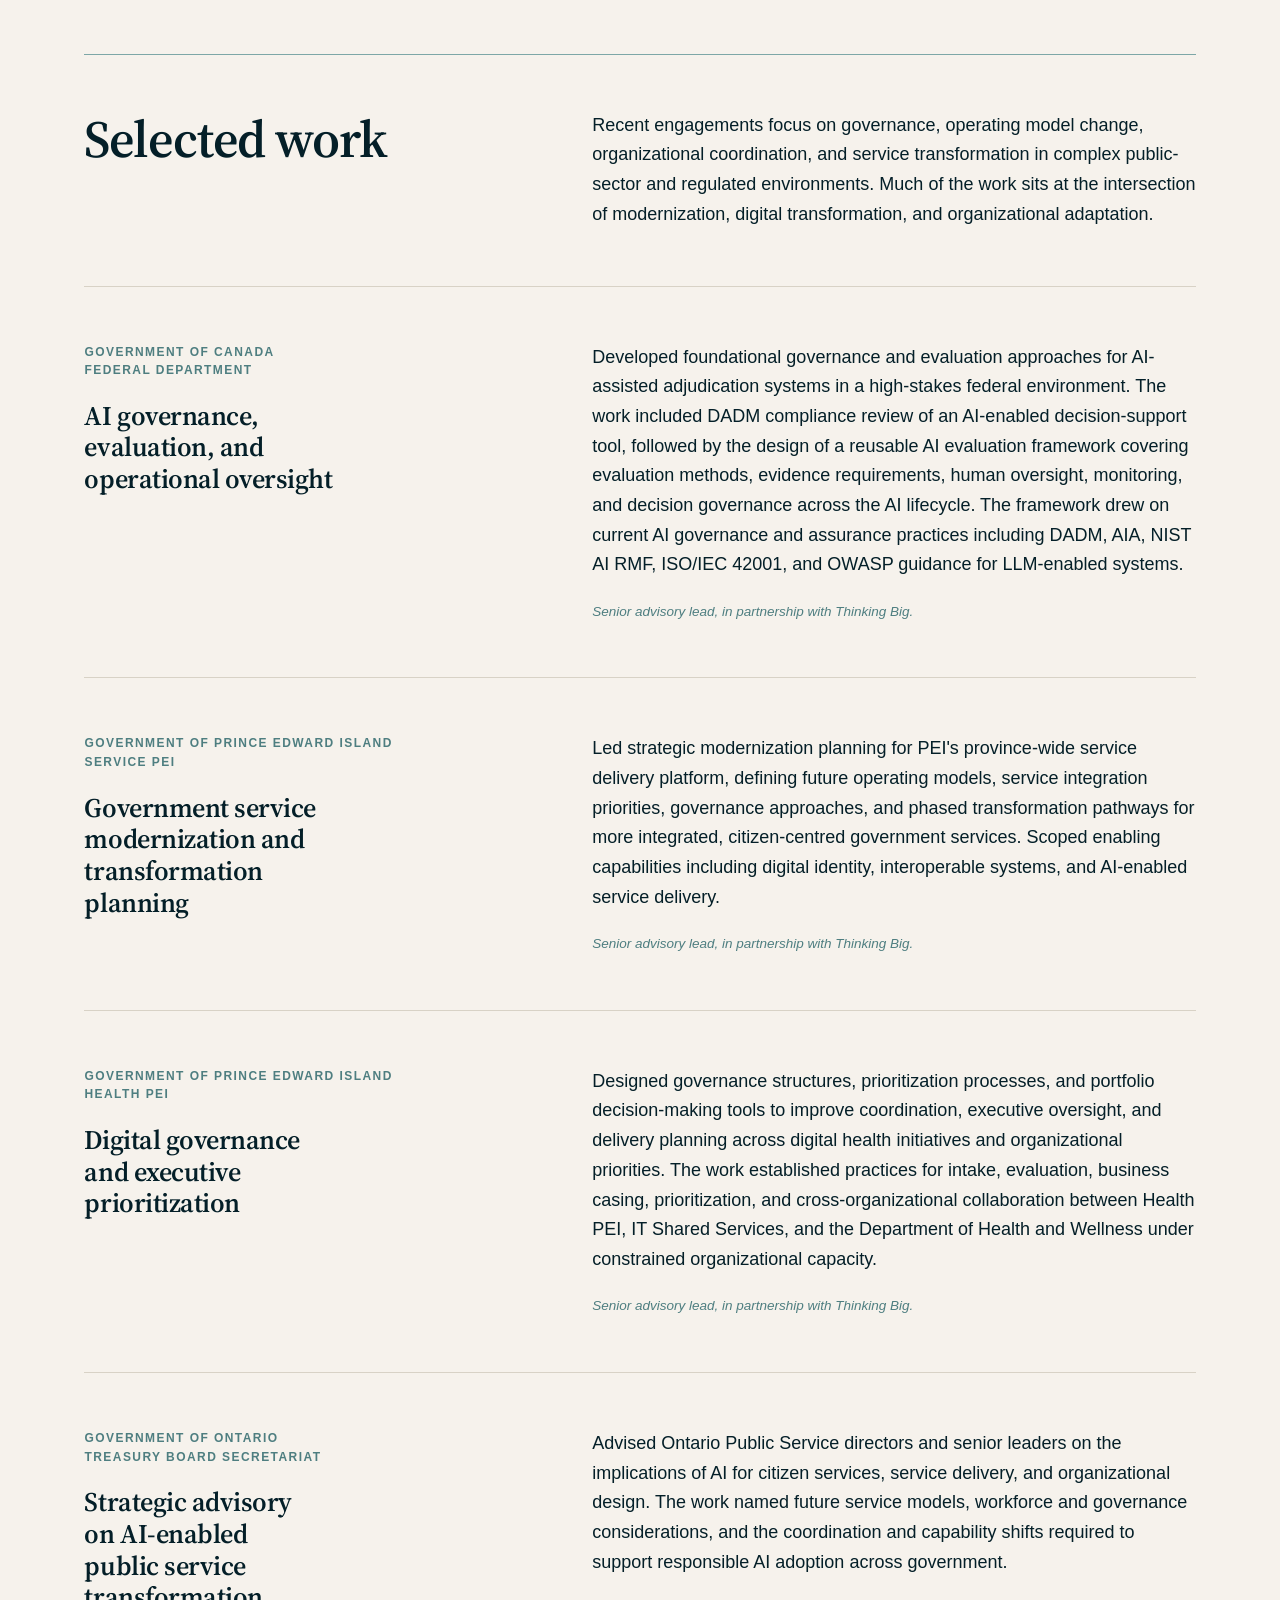
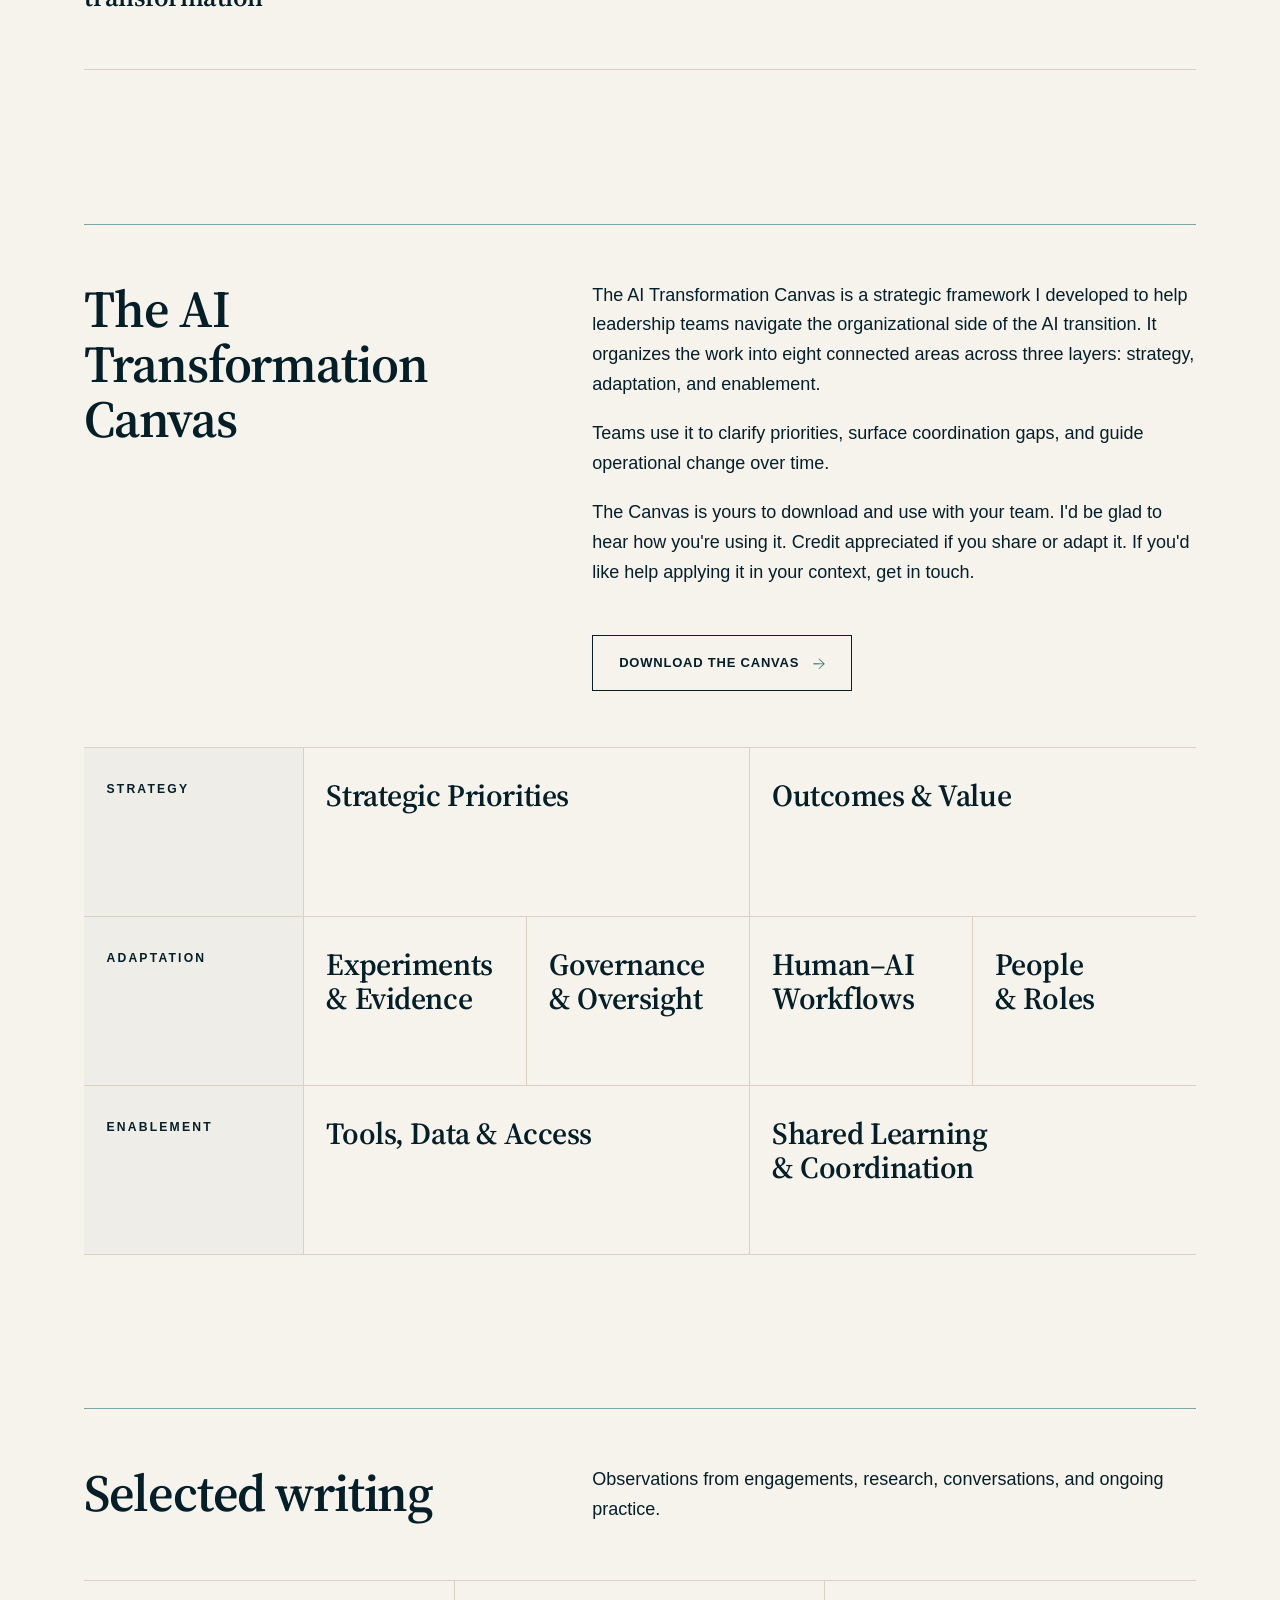
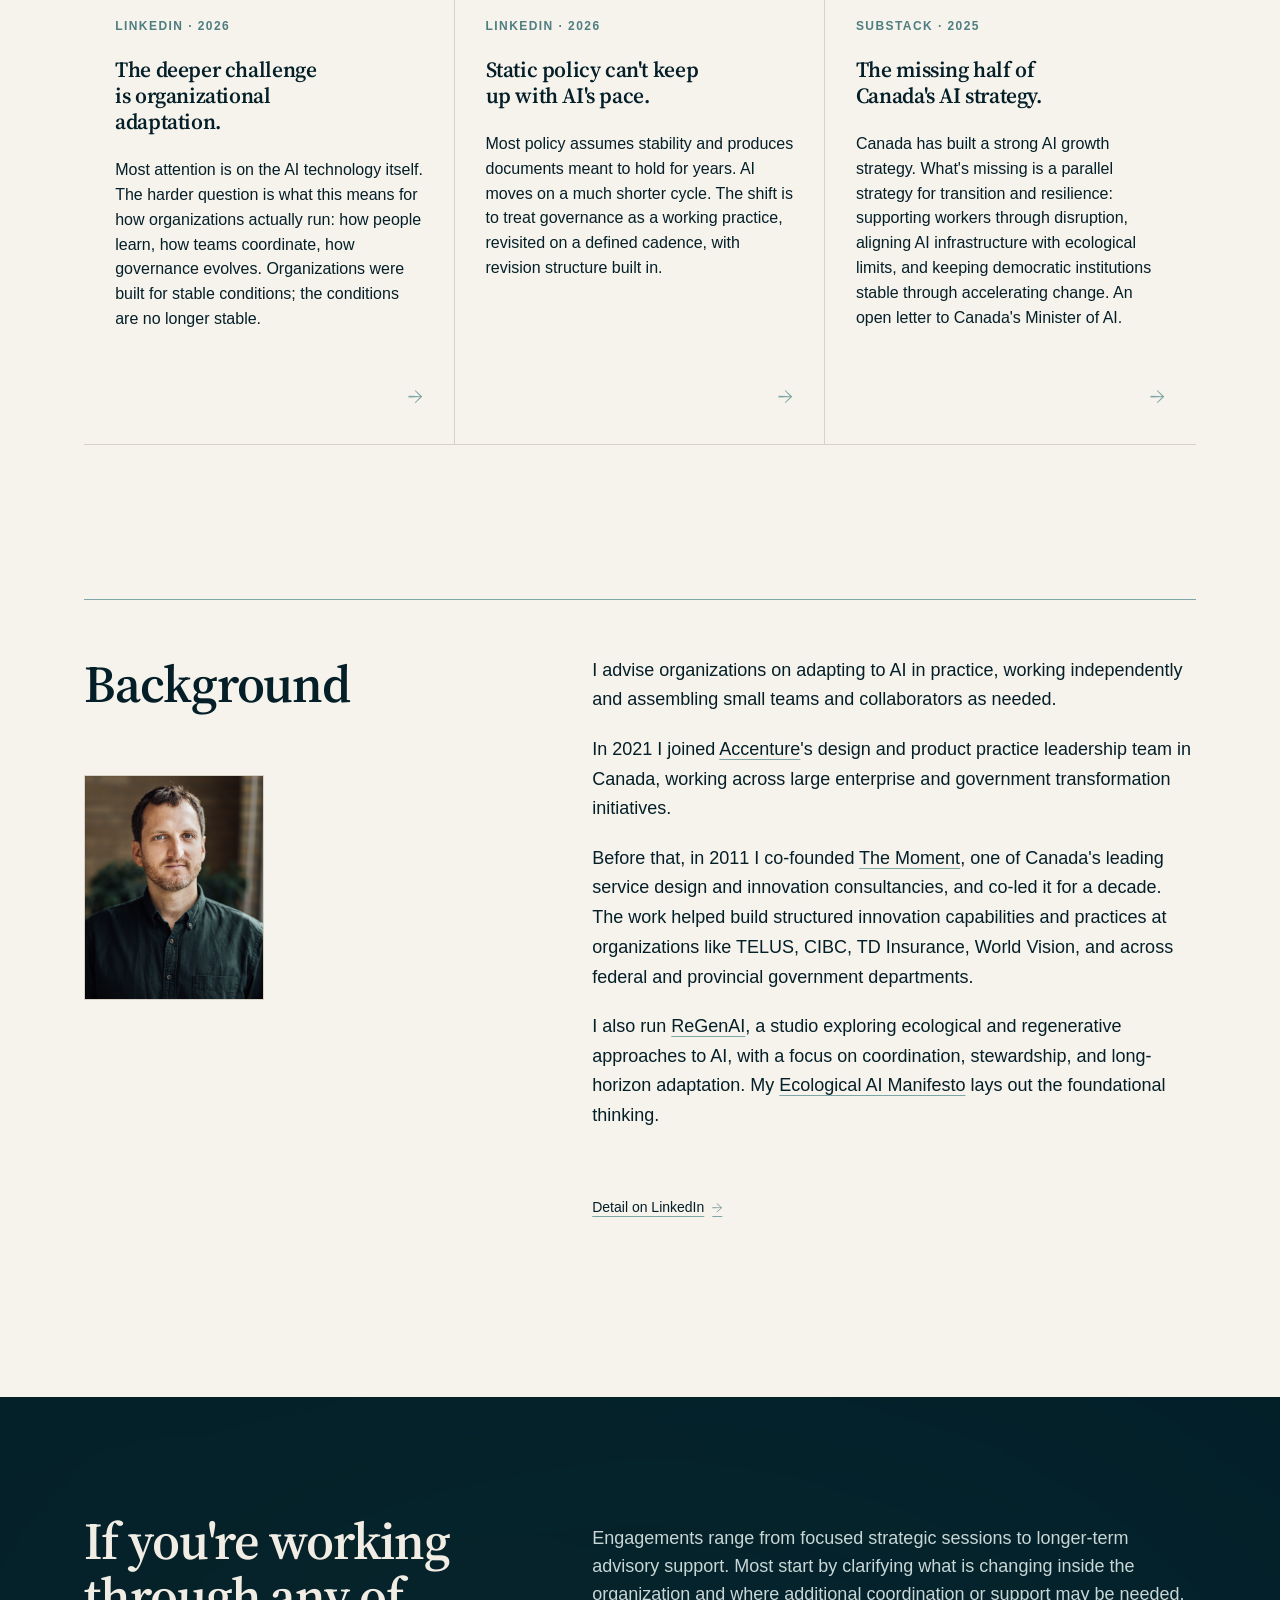
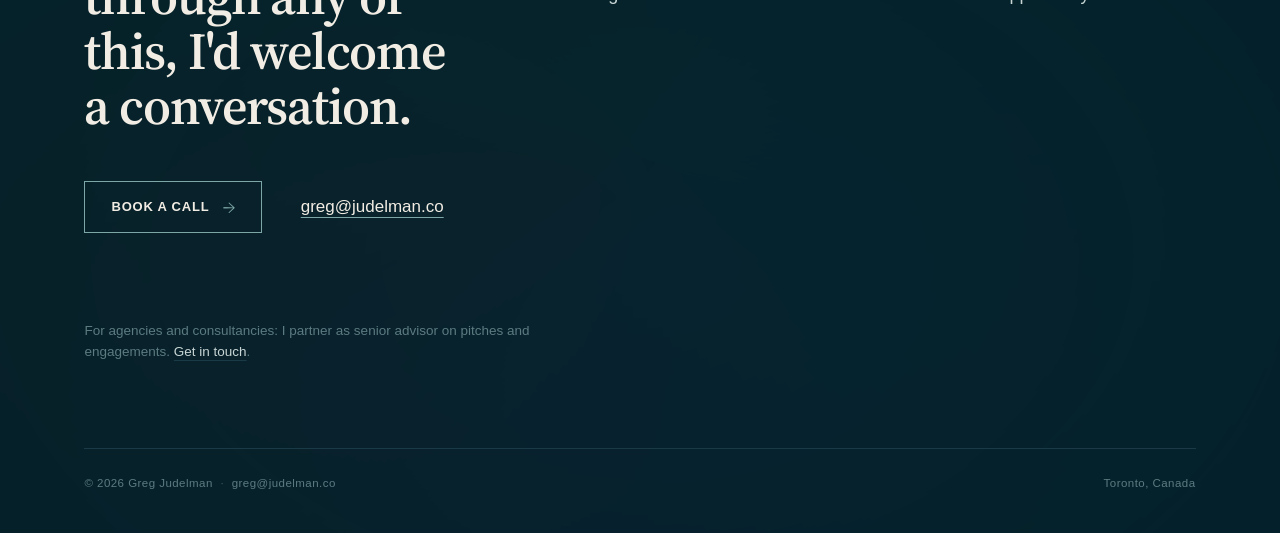
==== commit e657bf04: "Remove hero-wrap margin-top gap, keep clip-path for aurora containment" ====
--- a/index.html
+++ b/index.html
@@ -365,7 +365,6 @@
   .hero-wrap{
     background: var(--ink);
     color: var(--fg-on-dark-1);
-    margin-top: 8px;
     margin-left: calc(50% - 50vw);
     margin-right: calc(50% - 50vw);
     padding: 0;
